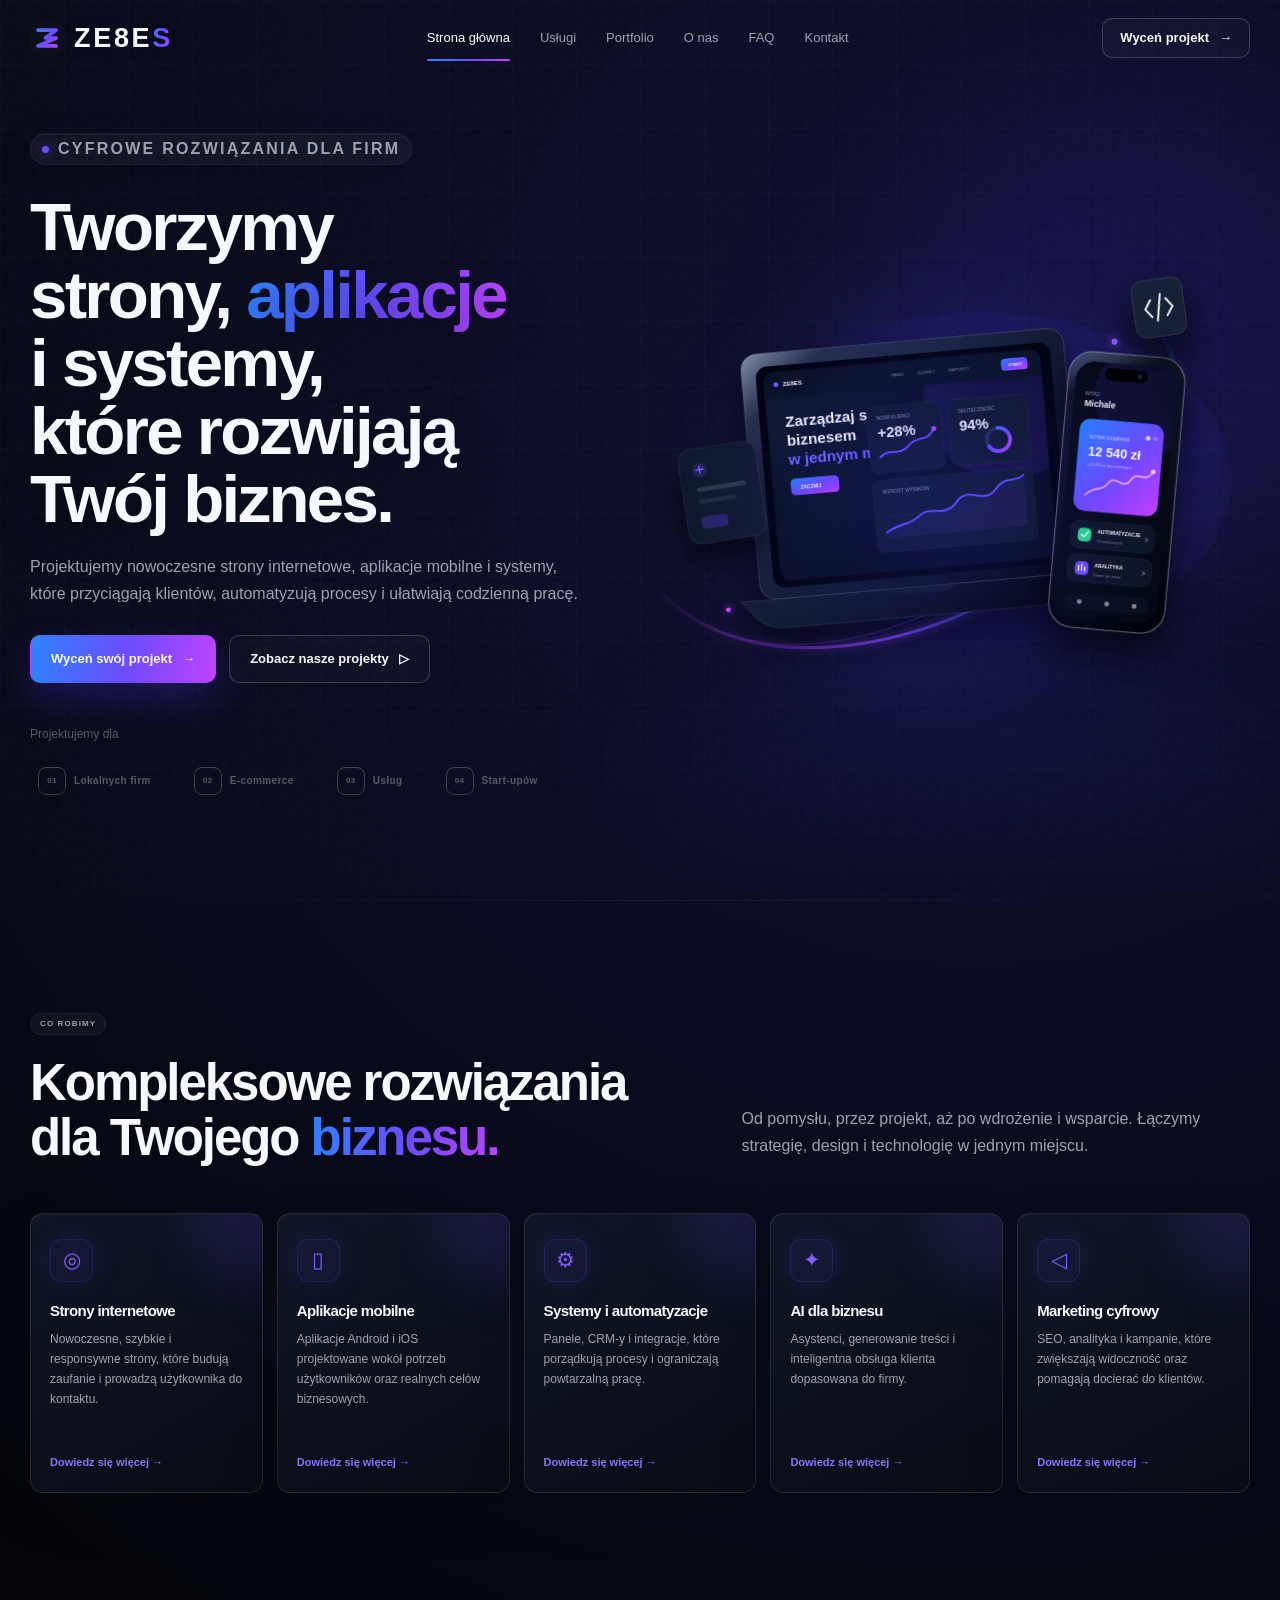
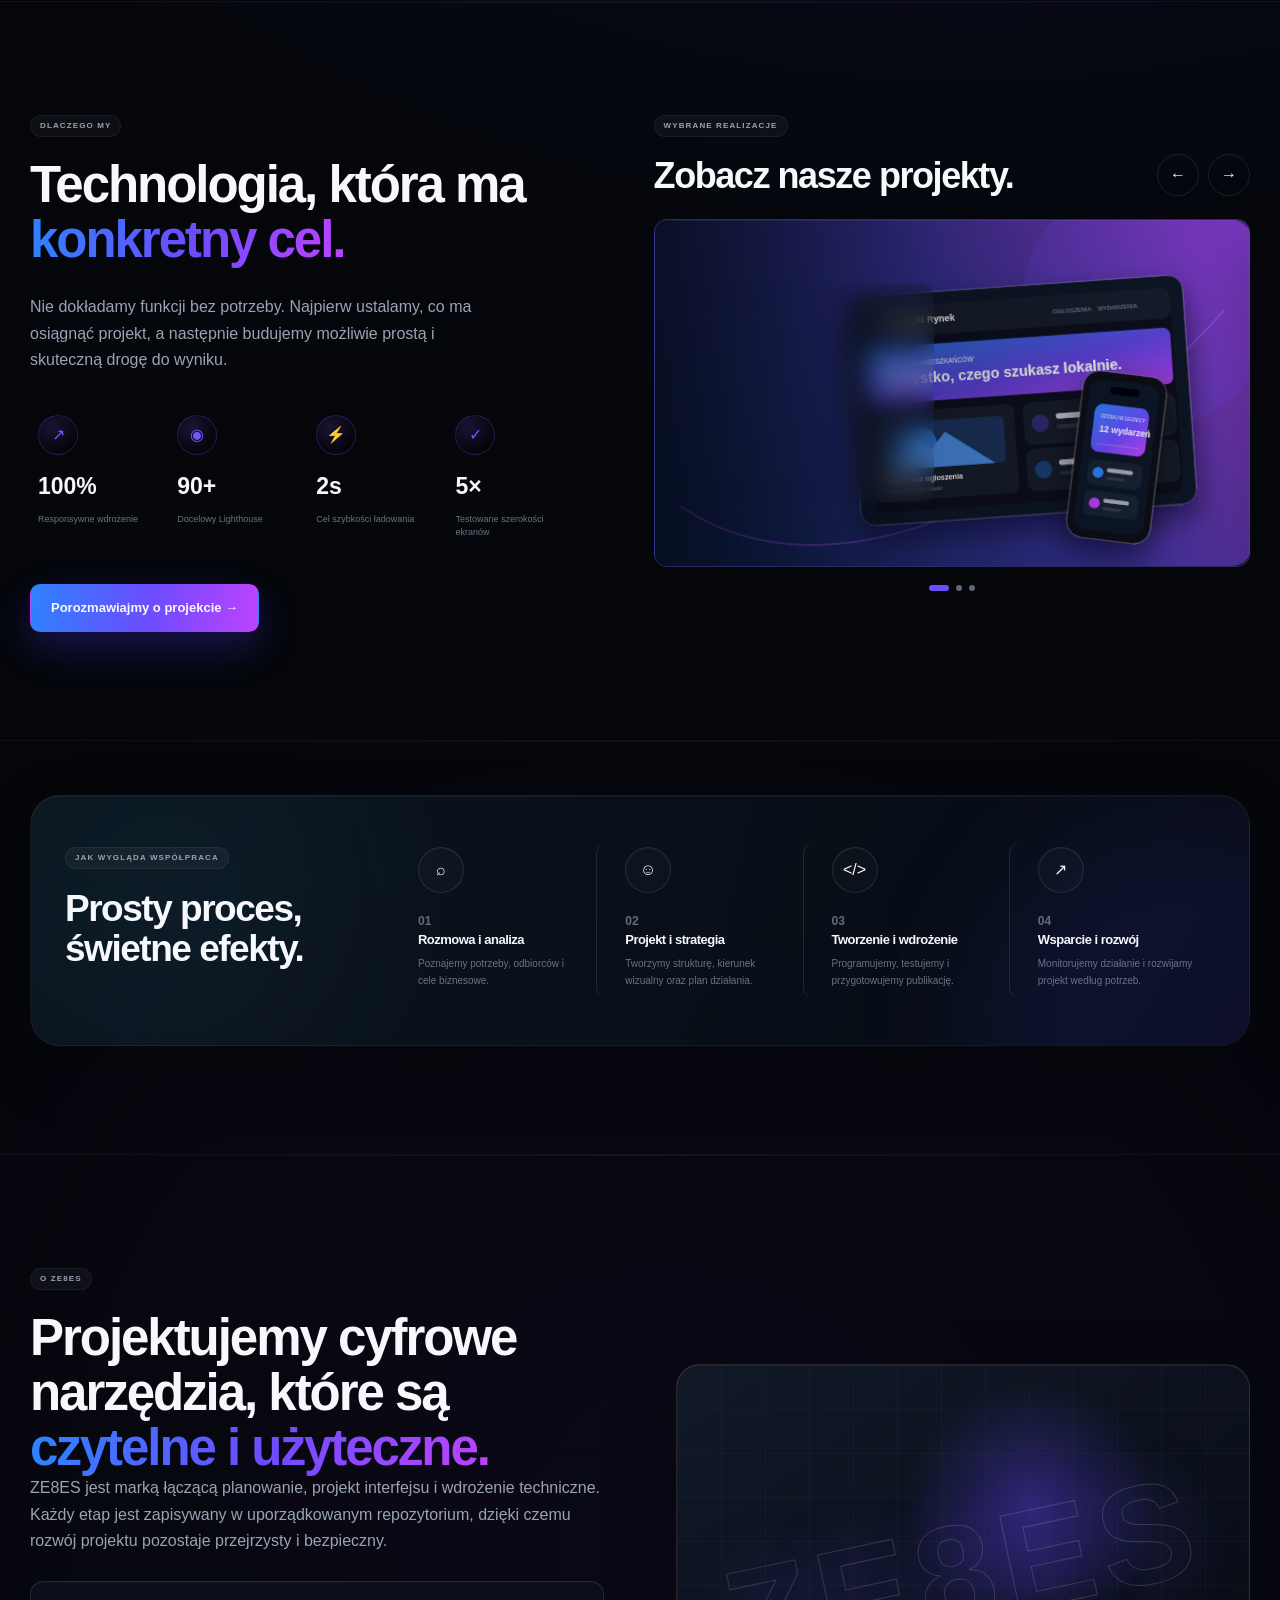
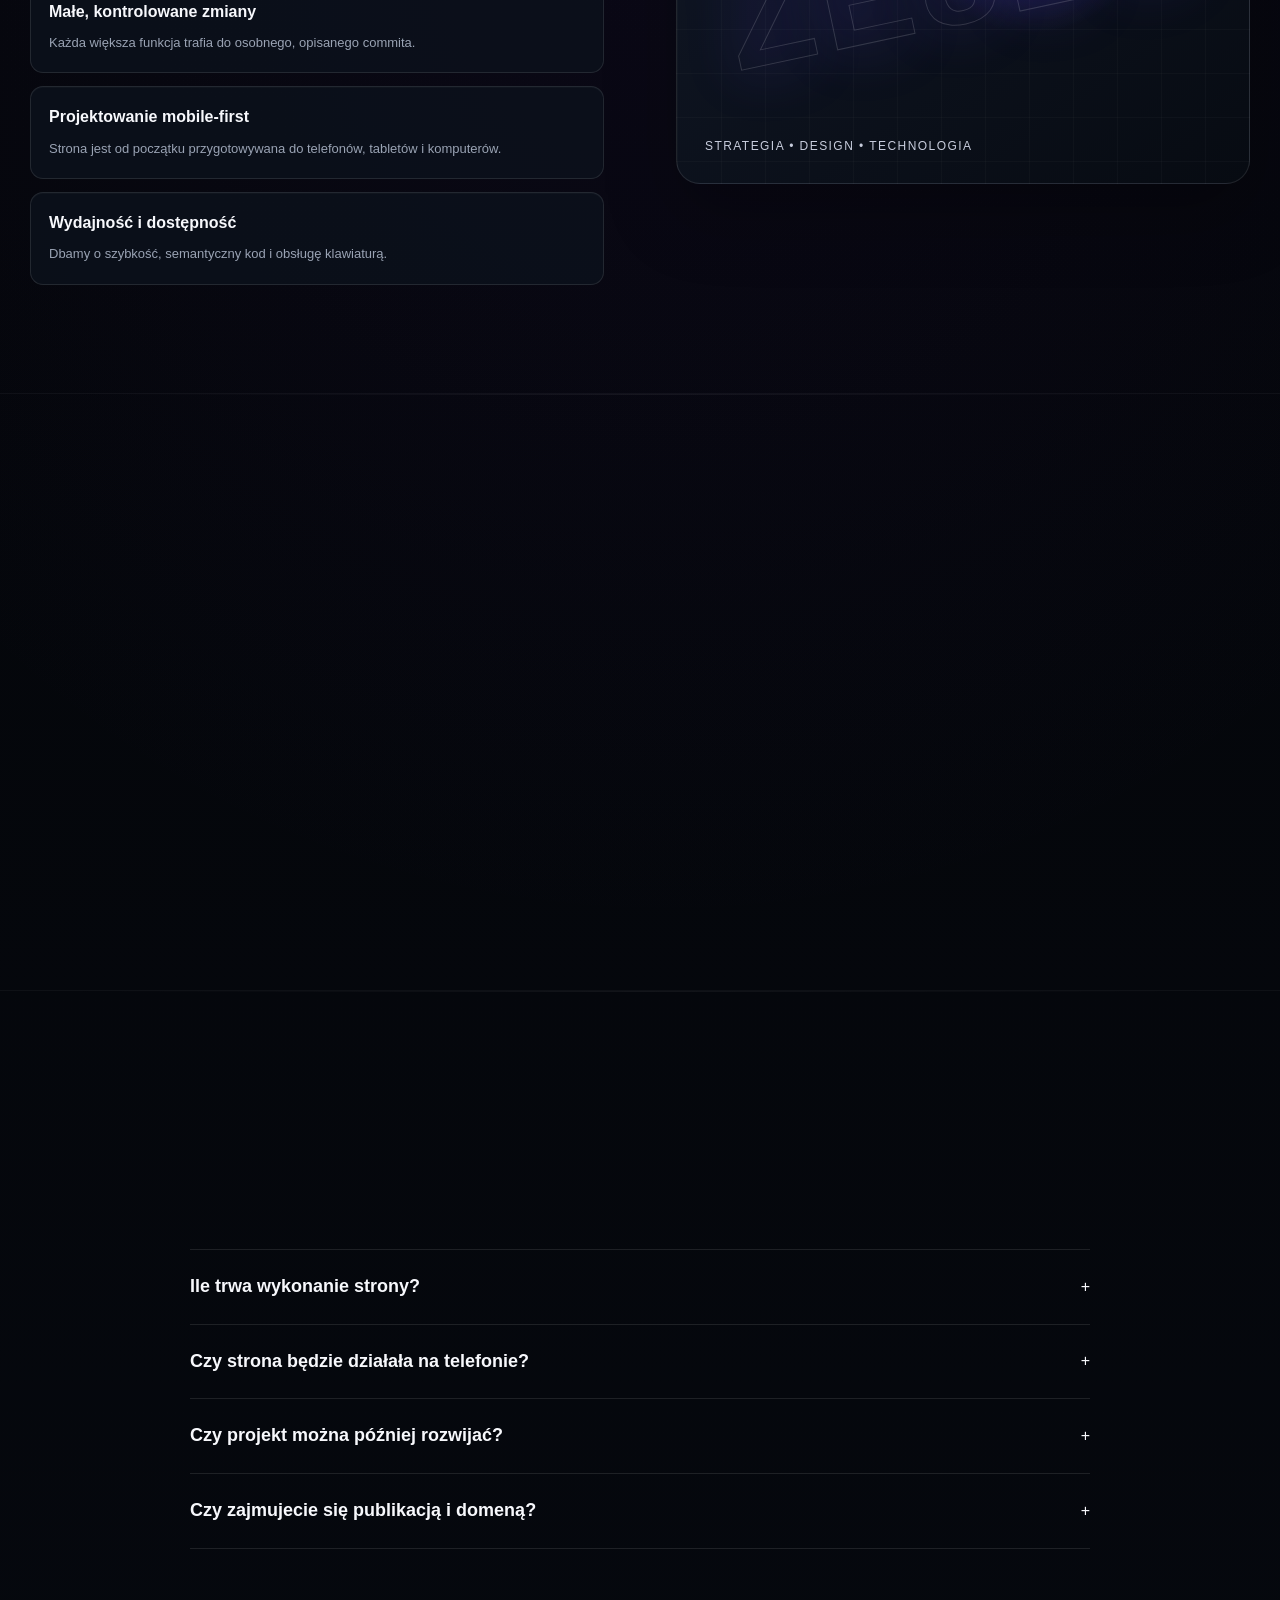
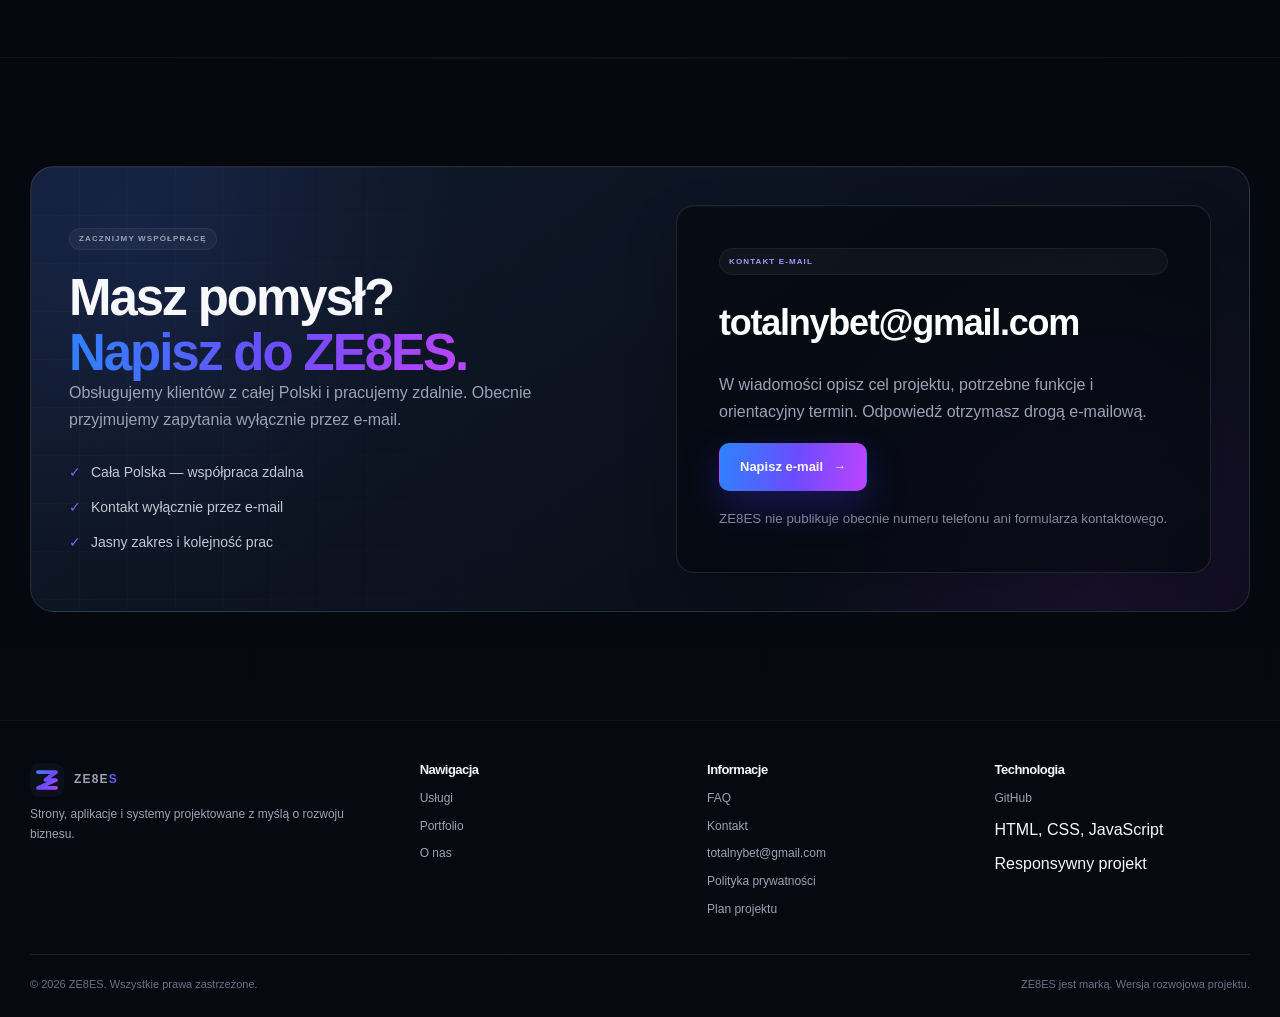
==== index.html @ 6d560f01 "release: configure production URL without indexing" ====
<!doctype html>
<html lang="pl">
<head>
  <meta charset="utf-8">
  <meta name="viewport" content="width=device-width, initial-scale=1">
  <meta name="theme-color" content="#05070c">
  <meta name="color-scheme" content="dark">
  <meta name="description" content="ZE8ES projektuje nowoczesne strony internetowe, aplikacje, systemy, automatyzacje i rozwiązania AI dla firm.">
  <meta name="robots" content="noindex,nofollow">
  <meta property="og:type" content="website">
  <meta property="og:locale" content="pl_PL">
  <meta property="og:title" content="ZE8ES — strony, aplikacje i systemy dla firm">
  <meta property="og:description" content="Cyfrowe rozwiązania, które pomagają rozwijać biznes.">
  <link rel="canonical" href="https://ze8es.run.place/">
  <meta property="og:url" content="https://ze8es.run.place/">
  <title>ZE8ES — strony, aplikacje i systemy dla firm</title>
  <link rel="icon" href="assets/logo-mark.svg" type="image/svg+xml">
  <link rel="preload" href="assets/hero-visual.svg" as="image" type="image/svg+xml" fetchpriority="high">
  <link rel="stylesheet" href="assets/styles.css">
  <link rel="stylesheet" href="assets/visual-upgrades.css">
  <link rel="stylesheet" href="assets/responsive-fixes.css">
  <script src="assets/script.js" defer></script>
</head>
<body>
  <a class="skip-link" href="#main-content">Przejdź do treści</a>

  <header class="site-header" aria-label="Nagłówek strony">
    <div class="container header-inner">
      <a class="brand" href="#start" aria-label="ZE8ES — strona główna">
        <img src="assets/logo-mark.svg" alt="" width="34" height="34">
        ZE8E<span>S</span>
      </a>

      <nav class="main-nav" aria-label="Nawigacja główna">
        <a href="#start" data-nav-link aria-current="page">Strona główna</a>
        <a href="#uslugi" data-nav-link>Usługi</a>
        <a href="#portfolio" data-nav-link>Portfolio</a>
        <a href="#o-nas" data-nav-link>O nas</a>
        <a href="#faq" data-nav-link>FAQ</a>
        <a href="#kontakt" data-nav-link>Kontakt</a>
      </nav>

      <a class="btn btn-secondary" href="#kontakt">Wyceń projekt <span aria-hidden="true">→</span></a>

      <button class="menu-toggle" type="button" aria-label="Otwórz menu" aria-expanded="false" aria-controls="mobile-menu">
        <span></span><span></span><span></span>
      </button>
    </div>
  </header>

  <div class="mobile-panel" id="mobile-menu" hidden>
    <nav aria-label="Nawigacja mobilna">
      <a href="#start" data-nav-link>Strona główna</a>
      <a href="#uslugi" data-nav-link>Usługi</a>
      <a href="#portfolio" data-nav-link>Portfolio</a>
      <a href="#o-nas" data-nav-link>O nas</a>
      <a href="#faq" data-nav-link>FAQ</a>
      <a href="#kontakt" data-nav-link>Kontakt</a>
    </nav>
  </div>

  <main id="main-content">
    <section class="hero" id="start" aria-labelledby="hero-title">
      <div class="container hero-grid">
        <div class="hero-copy reveal">
          <p class="eyebrow">Cyfrowe rozwiązania dla firm</p>
          <h1 id="hero-title">Tworzymy strony, <span class="gradient-text">aplikacje</span> i systemy, które rozwijają Twój biznes.</h1>
          <p>Projektujemy nowoczesne strony internetowe, aplikacje mobilne i systemy, które przyciągają klientów, automatyzują procesy i ułatwiają codzienną pracę.</p>
          <div class="hero-actions">
            <a class="btn btn-primary" href="#kontakt">Wyceń swój projekt <span aria-hidden="true">→</span></a>
            <a class="btn btn-secondary" href="#portfolio">Zobacz nasze projekty <span aria-hidden="true">▷</span></a>
          </div>

          <div class="trust" aria-label="Obszary, dla których projektujemy">
            <p class="trust-label">Projektujemy dla</p>
            <div class="trust-list">
              <span><i>01</i>Lokalnych firm</span>
              <span><i>02</i>E-commerce</span>
              <span><i>03</i>Usług</span>
              <span><i>04</i>Start-upów</span>
            </div>
          </div>
        </div>

        <div class="hero-visual reveal" aria-label="Wizualizacja panelu biznesowego na laptopie i telefonie">
          <div class="orbit" aria-hidden="true"></div>
          <div class="orbit orbit-small" aria-hidden="true"></div>
          <div class="code-badge" aria-hidden="true">&lt;/&gt;</div>
          <div class="laptop" aria-hidden="true">
            <div class="laptop-screen">
              <div class="dashboard-top">
                <strong>ZE8ES</strong><span>Panel</span><span>Klienci</span><span>Raporty</span><b>Start</b>
              </div>
              <div class="dashboard-body">
                <p>Zarządzaj swoim biznesem<br><em>w jednym miejscu</em></p>
                <div class="dashboard-grid">
                  <div class="dashboard-tile"><small>Nowi klienci</small><strong>+28%</strong></div>
                  <div class="dashboard-tile mini-bars"><i></i><i></i><i></i><i></i></div>
                  <div class="dashboard-tile"><small>Automatyzacje</small><strong>12 aktywnych</strong></div>
                  <div class="dashboard-tile"><small>Skuteczność</small><strong>94%</strong></div>
                </div>
              </div>
            </div>
            <div class="laptop-base"></div>
          </div>
          <div class="phone" aria-hidden="true">
            <div class="phone-notch"></div>
            <p class="phone-welcome">Witaj, Michale</p>
            <div class="balance-card">
              <small>Wynik kampanii</small>
              <strong>12 540 zł</strong>
              <i class="chart-line"></i>
            </div>
            <div class="phone-row"><i></i><span></span><b>›</b></div>
            <div class="phone-row"><i></i><span></span><b>›</b></div>
            <div class="phone-row"><i></i><span></span><b>›</b></div>
          </div>
          <div class="floating-panel" aria-hidden="true"><i></i><i></i><i></i></div>
        </div>
      </div>
    </section>

    <section class="section" id="uslugi" aria-labelledby="services-title">
      <div class="container">
        <div class="section-heading reveal">
          <div>
            <p class="kicker">Co robimy</p>
            <h2 id="services-title">Kompleksowe rozwiązania<br>dla Twojego <span class="gradient-text">biznesu.</span></h2>
          </div>
          <p>Od pomysłu, przez projekt, aż po wdrożenie i wsparcie. Łączymy strategię, design i technologię w jednym miejscu.</p>
        </div>

        <div class="services-grid">
          <article class="service-card reveal"><div class="service-icon" aria-hidden="true">◎</div><h3>Strony internetowe</h3><p>Nowoczesne, szybkie i responsywne strony, które budują zaufanie i prowadzą użytkownika do kontaktu.</p><a href="#kontakt">Dowiedz się więcej →</a></article>
          <article class="service-card reveal"><div class="service-icon" aria-hidden="true">▯</div><h3>Aplikacje mobilne</h3><p>Aplikacje Android i iOS projektowane wokół potrzeb użytkowników oraz realnych celów biznesowych.</p><a href="#kontakt">Dowiedz się więcej →</a></article>
          <article class="service-card reveal"><div class="service-icon" aria-hidden="true">⚙</div><h3>Systemy i automatyzacje</h3><p>Panele, CRM-y i integracje, które porządkują procesy i ograniczają powtarzalną pracę.</p><a href="#kontakt">Dowiedz się więcej →</a></article>
          <article class="service-card reveal"><div class="service-icon" aria-hidden="true">✦</div><h3>AI dla biznesu</h3><p>Asystenci, generowanie treści i inteligentna obsługa klienta dopasowana do firmy.</p><a href="#kontakt">Dowiedz się więcej →</a></article>
          <article class="service-card reveal"><div class="service-icon" aria-hidden="true">◁</div><h3>Marketing cyfrowy</h3><p>SEO, analityka i kampanie, które zwiększają widoczność oraz pomagają docierać do klientów.</p><a href="#kontakt">Dowiedz się więcej →</a></article>
        </div>
      </div>
    </section>

    <section class="section" id="portfolio" aria-labelledby="results-title">
      <div class="container results-grid">
        <div class="results-copy reveal">
          <p class="kicker">Dlaczego my</p>
          <h2 id="results-title">Technologia, która ma <span class="gradient-text">konkretny cel.</span></h2>
          <p>Nie dokładamy funkcji bez potrzeby. Najpierw ustalamy, co ma osiągnąć projekt, a następnie budujemy możliwie prostą i skuteczną drogę do wyniku.</p>
          <div class="metrics" aria-label="Standardy realizacji">
            <div class="metric"><i aria-hidden="true">↗</i><strong><span data-counter="100" data-suffix="%">0%</span></strong><small>Responsywne wdrożenie</small></div>
            <div class="metric"><i aria-hidden="true">◉</i><strong><span data-counter="90" data-suffix="+">0+</span></strong><small>Docelowy Lighthouse</small></div>
            <div class="metric"><i aria-hidden="true">⚡</i><strong><span data-counter="2" data-suffix="s">0s</span></strong><small>Cel szybkości ładowania</small></div>
            <div class="metric"><i aria-hidden="true">✓</i><strong><span data-counter="5" data-suffix="×">0×</span></strong><small>Testowane szerokości ekranów</small></div>
          </div>
          <a class="btn btn-primary" href="#kontakt">Porozmawiajmy o projekcie →</a>
        </div>

        <div class="portfolio reveal">
          <div class="portfolio-heading"><div><p class="kicker">Wybrane realizacje</p><h2>Zobacz nasze projekty.</h2></div><div class="carousel-controls"><button type="button" data-carousel="prev" aria-label="Poprzedni projekt">←</button><button type="button" data-carousel="next" aria-label="Następny projekt">→</button></div></div>
          <div class="carousel" tabindex="0" aria-roledescription="karuzela" aria-label="Realizacje i koncepcje ZE8ES — użyj strzałek lewo i prawo">
            <div class="carousel-track">
              <article class="project-card project-card-real" tabindex="-1" aria-label="Legnicki Rynek — zrealizowany portal lokalny"><div class="project-copy"><small>Realizacja • portal lokalny</small><h3>Legnicki Rynek</h3><p>Responsywny portal lokalnych ogłoszeń, wydarzeń i usług dla Legnicy oraz okolic.</p><div class="project-links"><a href="https://github.com/totalnybet-create/Legnicki-Rynek-" target="_blank" rel="noopener noreferrer">Repozytorium ↗</a></div></div></article>
              <article class="project-card project-card-real" tabindex="-1" aria-label="Giełda Staroci — zrealizowany serwis o antykach"><div class="project-copy"><small>Realizacja • serwis tematyczny</small><h3>Giełda Staroci</h3><p>Serwis treściowy poświęcony antykom, kolekcjonerstwu, historii przedmiotów i renowacji.</p><div class="project-links"><a href="https://www.gielda-staroci.com/" target="_blank" rel="noopener noreferrer">Otwórz stronę ↗</a><a class="project-link-secondary" href="https://github.com/totalnybet-create/GIELDA-STAROCI" target="_blank" rel="noopener noreferrer">Repozytorium</a></div></div></article>
              <article class="project-card project-card-concept" tabindex="-1" aria-label="North Store — demonstracyjna koncepcja sklepu internetowego"><div class="project-copy"><small>Koncepcja • e-commerce</small><h3>North Store</h3><p>Demonstracyjna koncepcja szybkiego sklepu internetowego z prostym procesem zakupowym.</p><div class="project-links"><a href="#kontakt">Zobacz zakres</a></div></div></article>
            </div>
          </div>
          <div class="carousel-dots" aria-label="Wybierz projekt"><button type="button" data-slide="0" aria-label="Projekt 1" aria-current="true"></button><button type="button" data-slide="1" aria-label="Projekt 2" aria-current="false"></button><button type="button" data-slide="2" aria-label="Projekt 3" aria-current="false"></button></div>
        </div>
      </div>
    </section>

    <section class="section section-tight" aria-labelledby="process-title">
      <div class="container process-box reveal">
        <div><p class="kicker">Jak wygląda współpraca</p><h2 id="process-title">Prosty proces,<br>świetne efekty.</h2></div>
        <ol class="process-steps"><li><i aria-hidden="true">⌕</i><b>01</b><h3>Rozmowa i analiza</h3><p>Poznajemy potrzeby, odbiorców i cele biznesowe.</p></li><li><i aria-hidden="true">☺</i><b>02</b><h3>Projekt i strategia</h3><p>Tworzymy strukturę, kierunek wizualny oraz plan działania.</p></li><li><i aria-hidden="true">&lt;/&gt;</i><b>03</b><h3>Tworzenie i wdrożenie</h3><p>Programujemy, testujemy i przygotowujemy publikację.</p></li><li><i aria-hidden="true">↗</i><b>04</b><h3>Wsparcie i rozwój</h3><p>Monitorujemy działanie i rozwijamy projekt według potrzeb.</p></li></ol>
      </div>
    </section>

    <section class="section" id="o-nas" aria-labelledby="about-title">
      <div class="container about-grid">
        <div class="about-copy reveal"><p class="kicker">O ZE8ES</p><h2 id="about-title">Projektujemy cyfrowe narzędzia, które są <span class="gradient-text">czytelne i użyteczne.</span></h2><p>ZE8ES jest marką łączącą planowanie, projekt interfejsu i wdrożenie techniczne. Każdy etap jest zapisywany w uporządkowanym repozytorium, dzięki czemu rozwój projektu pozostaje przejrzysty i bezpieczny.</p><div class="about-points"><div><strong>Małe, kontrolowane zmiany</strong><span>Każda większa funkcja trafia do osobnego, opisanego commita.</span></div><div><strong>Projektowanie mobile-first</strong><span>Strona jest od początku przygotowywana do telefonów, tabletów i komputerów.</span></div><div><strong>Wydajność i dostępność</strong><span>Dbamy o szybkość, semantyczny kod i obsługę klawiaturą.</span></div></div></div>
        <div class="about-visual reveal" role="img" aria-label="Dekoracyjna grafika marki ZE8ES"></div>
      </div>
    </section>

    <section class="section" aria-labelledby="standard-title">
      <div class="container"><div class="section-heading reveal"><div><p class="kicker">Standard współpracy</p><h2 id="standard-title">Czego możesz oczekiwać.</h2></div><p>Poniższe karty opisują docelowy standard obsługi projektu. Nie są publikowanymi opiniami klientów.</p></div><div class="testimonials-grid"><blockquote class="testimonial reveal"><p>„Najpierw otrzymujesz jasny plan, a dopiero później rozpoczyna się wdrażanie. Dzięki temu wiadomo, co powstaje i w jakiej kolejności.”</p><footer><i>01</i><span>Przejrzysty proces<br>Standard ZE8ES</span></footer></blockquote><blockquote class="testimonial reveal"><p>„Każda większa zmiana jest zapisana osobno. Można łatwo sprawdzić, co zostało wykonane i bezpiecznie rozwijać projekt.”</p><footer><i>02</i><span>Porządek w kodzie<br>Standard ZE8ES</span></footer></blockquote><blockquote class="testimonial reveal"><p>„Projekt jest sprawdzany na telefonie i komputerze, a elementy interaktywne pozostają dostępne również z klawiatury.”</p><footer><i>03</i><span>Jakość wdrożenia<br>Standard ZE8ES</span></footer></blockquote></div></div>
    </section>

    <section class="section" id="faq" aria-labelledby="faq-title">
      <div class="container"><div class="section-heading reveal"><div><p class="kicker">Najczęstsze pytania</p><h2 id="faq-title">FAQ</h2></div><p>Podstawowe informacje o sposobie realizacji strony, aplikacji lub systemu.</p></div><div class="faq-list reveal"><div class="faq-item"><button class="faq-question" type="button" aria-expanded="false" aria-controls="faq-1"><span>Ile trwa wykonanie strony?</span><i aria-hidden="true">+</i></button><div class="faq-answer" id="faq-1" hidden>Czas zależy od liczby podstron, funkcji i gotowości materiałów. Prosty serwis może powstać w kilka tygodni, a rozbudowany portal wymaga etapowego harmonogramu.</div></div><div class="faq-item"><button class="faq-question" type="button" aria-expanded="false" aria-controls="faq-2"><span>Czy strona będzie działała na telefonie?</span><i aria-hidden="true">+</i></button><div class="faq-answer" id="faq-2" hidden>Tak. Układ jest projektowany responsywnie i testowany na kilku grupach szerokości: telefonach, tabletach, laptopach i dużych monitorach.</div></div><div class="faq-item"><button class="faq-question" type="button" aria-expanded="false" aria-controls="faq-3"><span>Czy projekt można później rozwijać?</span><i aria-hidden="true">+</i></button><div class="faq-answer" id="faq-3" hidden>Tak. Kod i dokumentacja są przechowywane w repozytorium GitHub, dlatego nowe sekcje, integracje i funkcje można wdrażać etapami.</div></div><div class="faq-item"><button class="faq-question" type="button" aria-expanded="false" aria-controls="faq-4"><span>Czy zajmujecie się publikacją i domeną?</span><i aria-hidden="true">+</i></button><div class="faq-answer" id="faq-4" hidden>W końcowym etapie konfigurujemy hosting, HTTPS, domenę, podstawy SEO, analitykę oraz narzędzia potrzebne do indeksowania strony.</div></div></div></div>
    </section>

    <section class="section" id="kontakt" aria-labelledby="contact-title">
      <div class="container contact-card">
        <div class="contact-grid">
          <div class="contact-copy reveal">
            <p class="kicker">Zacznijmy współpracę</p>
            <h2 id="contact-title">Masz pomysł?<br><span class="gradient-text">Napisz do ZE8ES.</span></h2>
            <p>Obsługujemy klientów z całej Polski i pracujemy zdalnie. Obecnie przyjmujemy zapytania wyłącznie przez e-mail.</p>
            <div class="contact-list">
              <span data-business-detail><i aria-hidden="true">✓</i> Cała Polska — współpraca zdalna</span>
              <span data-business-detail><i aria-hidden="true">✓</i> Kontakt wyłącznie przez e-mail</span>
              <span><i aria-hidden="true">✓</i> Jasny zakres i kolejność prac</span>
            </div>
          </div>

          <aside class="contact-direct reveal" aria-label="Bezpośredni kontakt e-mail">
            <p class="kicker">Kontakt e-mail</p>
            <a class="contact-email" href="mailto:totalnybet@gmail.com">totalnybet@gmail.com</a>
            <p>W wiadomości opisz cel projektu, potrzebne funkcje i orientacyjny termin. Odpowiedź otrzymasz drogą e-mailową.</p>
            <a class="btn btn-primary" href="mailto:totalnybet@gmail.com?subject=Zapytanie%20o%20projekt%20ZE8ES">Napisz e-mail <span aria-hidden="true">→</span></a>
            <small>ZE8ES nie publikuje obecnie numeru telefonu ani formularza kontaktowego.</small>
          </aside>
        </div>
      </div>
    </section>
  </main>

  <footer class="site-footer"><div class="container"><div class="footer-grid"><div><a class="brand" href="#start" aria-label="ZE8ES — wróć na początek"><img src="assets/logo-mark.svg" alt="" width="34" height="34">ZE8E<span>S</span></a><p>Strony, aplikacje i systemy projektowane z myślą o rozwoju biznesu.</p></div><div><h3>Nawigacja</h3><div class="footer-links"><a href="#uslugi">Usługi</a><a href="#portfolio">Portfolio</a><a href="#o-nas">O nas</a></div></div><div><h3>Informacje</h3><div class="footer-links"><a href="#faq">FAQ</a><a href="#kontakt">Kontakt</a><a href="mailto:totalnybet@gmail.com">totalnybet@gmail.com</a><a href="privacy.html">Polityka prywatności</a><a href="docs/IMPLEMENTATION_PLAN.md">Plan projektu</a></div></div><div><h3>Technologia</h3><div class="footer-links"><a href="https://github.com/totalnybet-create/ZE8EZ">GitHub</a><span>HTML, CSS, JavaScript</span><span>Responsywny projekt</span></div></div></div><div class="footer-bottom"><span>© <span data-year></span> ZE8ES. Wszystkie prawa zastrzeżone.</span><span>ZE8ES jest marką. Wersja rozwojowa projektu.</span></div></div></footer>
</body>
</html>
---- assets/styles.css ----
:root {
  --bg: #05070c;
  --bg-soft: #080c14;
  --surface: rgba(12, 18, 29, 0.78);
  --surface-strong: #0d1421;
  --text: #f7f8fc;
  --muted: #9aa3b4;
  --dim: #697386;
  --line: rgba(255, 255, 255, 0.1);
  --line-strong: rgba(255, 255, 255, 0.18);
  --blue: #2d83ff;
  --violet: #6c4cff;
  --pink: #be43ff;
  --success: #41d59b;
  --gradient: linear-gradient(100deg, var(--blue), var(--violet) 52%, var(--pink));
  --container: 1180px;
  --header-height: 76px;
  --radius: 18px;
  --shadow: 0 28px 80px rgba(0, 0, 0, 0.42);
}

* { box-sizing: border-box; }
html { scroll-behavior: smooth; scroll-padding-top: 96px; }
body {
  margin: 0;
  color: var(--text);
  background:
    radial-gradient(circle at 82% 10%, rgba(55, 70, 220, 0.16), transparent 28%),
    radial-gradient(circle at 48% 76%, rgba(123, 55, 205, 0.08), transparent 32%),
    var(--bg);
  font-family: Inter, ui-sans-serif, -apple-system, BlinkMacSystemFont, "Segoe UI", sans-serif;
  line-height: 1.65;
  overflow-x: hidden;
}
body::after {
  content: "";
  position: fixed;
  z-index: -1;
  inset: 0;
  opacity: 0.025;
  pointer-events: none;
  background-image: url("data:image/svg+xml,%3Csvg viewBox='0 0 180 180' xmlns='http://www.w3.org/2000/svg'%3E%3Cfilter id='n'%3E%3CfeTurbulence type='fractalNoise' baseFrequency='.8' numOctaves='3'/%3E%3C/filter%3E%3Crect width='100%25' height='100%25' filter='url(%23n)'/%3E%3C/svg%3E");
}
img, svg { display: block; max-width: 100%; }
a { color: inherit; text-decoration: none; }
button, input, textarea, select { font: inherit; }
button { color: inherit; }
:focus-visible { outline: 3px solid rgba(82, 119, 255, 0.72); outline-offset: 3px; }

.container { width: min(calc(100% - 40px), var(--container)); margin-inline: auto; }
.section { padding: 108px 0; border-bottom: 1px solid rgba(255, 255, 255, 0.045); }
.section-tight { padding-top: 54px; }
.skip-link {
  position: fixed;
  z-index: 1000;
  top: 10px;
  left: 10px;
  padding: 10px 14px;
  border-radius: 9px;
  background: var(--violet);
  transform: translateY(-150%);
}
.skip-link:focus { transform: none; }

.site-header {
  position: fixed;
  z-index: 100;
  inset: 0 0 auto;
  height: var(--header-height);
  transition: background .25s ease, border-color .25s ease, backdrop-filter .25s ease;
}
.site-header.is-scrolled {
  background: rgba(5, 7, 12, 0.82);
  border-bottom: 1px solid var(--line);
  backdrop-filter: blur(18px);
}
.header-inner { height: 100%; display: flex; align-items: center; gap: 28px; }
.brand { display: inline-flex; align-items: center; gap: 10px; font-size: 27px; font-weight: 850; letter-spacing: .1em; }
.brand img { width: 34px; height: 34px; }
.brand span { color: transparent; background: var(--gradient); background-clip: text; }
.main-nav { display: flex; gap: 30px; margin-inline: auto; }
.main-nav a { position: relative; color: var(--muted); font-size: 13px; transition: color .2s ease; }
.main-nav a:hover, .main-nav a[aria-current="page"] { color: #fff; }
.main-nav a[aria-current="page"]::after {
  content: "";
  position: absolute;
  left: 0;
  right: 0;
  bottom: -12px;
  height: 2px;
  border-radius: 99px;
  background: var(--gradient);
}
.menu-toggle { display: none; width: 44px; height: 44px; margin-left: auto; border: 1px solid var(--line); border-radius: 12px; background: rgba(255,255,255,.03); cursor: pointer; }
.menu-toggle span { display: block; width: 19px; height: 1px; margin: 5px auto; background: #fff; transition: transform .2s ease, opacity .2s ease; }
.menu-toggle[aria-expanded="true"] span:first-child { transform: translateY(6px) rotate(45deg); }
.menu-toggle[aria-expanded="true"] span:nth-child(2) { opacity: 0; }
.menu-toggle[aria-expanded="true"] span:last-child { transform: translateY(-6px) rotate(-45deg); }
.mobile-panel { position: fixed; z-index: 90; inset: var(--header-height) 0 0; padding: 24px 20px; background: rgba(5,7,12,.98); backdrop-filter: blur(18px); }
.mobile-panel[hidden] { display: none; }
.mobile-panel nav { display: grid; }
.mobile-panel a { padding: 15px 5px; color: var(--muted); font-size: 20px; border-bottom: 1px solid var(--line); }

.btn {
  display: inline-flex;
  align-items: center;
  justify-content: center;
  gap: 10px;
  min-height: 48px;
  padding: 0 20px;
  border: 1px solid transparent;
  border-radius: 10px;
  font-size: 13px;
  font-weight: 750;
  cursor: pointer;
  transition: transform .2s ease, border-color .2s ease, box-shadow .2s ease;
}
.btn:hover { transform: translateY(-2px); }
.btn-primary { background: var(--gradient); box-shadow: 0 16px 38px rgba(76, 55, 255, .28); }
.btn-secondary { border-color: var(--line-strong); background: rgba(255,255,255,.025); }
.site-header .btn { min-height: 40px; padding-inline: 17px; }

.hero { position: relative; min-height: 100svh; display: flex; align-items: center; padding: 138px 0 76px; overflow: hidden; }
.hero::before { content: ""; position: absolute; width: 520px; height: 520px; right: -120px; top: 80px; border-radius: 50%; background: rgba(56, 42, 188, .16); filter: blur(80px); }
.hero-grid { position: relative; z-index: 1; display: grid; grid-template-columns: .96fr 1.04fr; align-items: center; gap: 34px; }
.eyebrow, .kicker {
  display: inline-flex;
  align-items: center;
  gap: 9px;
  margin: 0 0 20px;
  padding: 7px 11px;
  color: #d9dce6;
  background: rgba(255,255,255,.04);
  border: 1px solid rgba(255,255,255,.055);
  border-radius: 99px;
  font-size: 10px;
  font-weight: 800;
  letter-spacing: .14em;
  line-height: 1;
  text-transform: uppercase;
}
.eyebrow::before { content: ""; width: 7px; height: 7px; border-radius: 50%; background: var(--violet); box-shadow: 0 0 16px var(--violet); }
.kicker { padding: 6px 9px; color: var(--muted); font-size: 8px; }
h1, h2, h3, p { margin-top: 0; }
h1, h2, h3 { line-height: 1.08; letter-spacing: -.04em; }
.hero h1 { max-width: 700px; margin-bottom: 22px; font-size: clamp(50px, 5.7vw, 78px); }
.gradient-text { color: transparent; background: var(--gradient); background-clip: text; }
.hero-copy > p { max-width: 600px; margin-bottom: 28px; color: var(--muted); font-size: 16px; }
.hero-actions { display: flex; flex-wrap: wrap; gap: 13px; }
.trust { margin-top: 42px; }
.trust-label { margin-bottom: 14px; color: var(--dim); font-size: 12px; }
.trust-list { display: flex; flex-wrap: wrap; gap: 14px 24px; color: #8f98a8; }
.trust-list span { display: inline-flex; align-items: center; gap: 8px; font-size: 10px; font-weight: 700; letter-spacing: .04em; }
.trust-list i { display: grid; place-items: center; width: 28px; height: 28px; border: 1px solid #606a78; border-radius: 8px; font-style: normal; font-size: 8px; }

.hero-visual { position: relative; min-height: 595px; perspective: 1200px; }
.orbit { position: absolute; inset: 8% -9% 8% 0; border: 3px solid rgba(70, 78, 255, .42); border-left-color: transparent; border-bottom-color: rgba(182, 55, 255, .44); border-radius: 50%; filter: drop-shadow(0 0 12px rgba(82,68,255,.9)); transform: rotate(-17deg); }
.orbit.orbit-small { inset: 19% 2% 20% 8%; opacity: .55; }
.code-badge { position: absolute; z-index: 7; top: 22px; right: 85px; display: grid; place-items: center; width: 62px; height: 70px; border: 1px solid rgba(255,255,255,.2); border-radius: 14px; background: linear-gradient(145deg,#414b6b,#151a2a); box-shadow: var(--shadow); font: 24px ui-monospace, monospace; transform: rotate(-9deg); }
.laptop { position: absolute; z-index: 3; top: 116px; left: 0; width: 490px; transform: rotateY(-7deg) rotateZ(-7deg); filter: drop-shadow(0 34px 44px #000a); }
.laptop-screen { padding: 10px; border: 1px solid #ffffff42; border-radius: 20px 20px 8px 8px; background: linear-gradient(145deg,#59637a,#151a27 13%,#0f1420); }
.dashboard-top { min-height: 34px; display: flex; align-items: center; gap: 15px; padding: 0 13px; color: #8e96a8; background: #090e19; border-radius: 9px 9px 2px 2px; font-size: 7px; }
.dashboard-top strong { margin-right: auto; color: #fff; }
.dashboard-top b { padding: 4px 8px; color: #fff; background: #5842dc; border-radius: 5px; }
.dashboard-body { min-height: 280px; padding: 34px 29px 25px; background: radial-gradient(circle at 75% 25%,#512fe138,transparent 31%),#0a0e18; }
.dashboard-body > p { margin-bottom: 22px; font-size: 23px; line-height: 1.16; }
.dashboard-body em { color: #716dff; font-style: normal; }
.dashboard-grid { display: grid; grid-template-columns: 1fr 1fr; gap: 9px; }
.dashboard-tile { min-height: 72px; padding: 11px; border: 1px solid #ffffff12; border-radius: 8px; background: #ffffff08; }
.dashboard-tile small { display: block; color: #7e8798; font-size: 7px; }
.dashboard-tile strong { font-size: 13px; }
.mini-bars { height: 43px; display: flex; align-items: end; gap: 7px; }
.mini-bars i { flex: 1; height: 28%; border-radius: 2px; background: #5149dd; }
.mini-bars i:nth-child(2) { height: 58%; }
.mini-bars i:nth-child(3) { height: 40%; }
.mini-bars i:nth-child(4) { height: 80%; }
.laptop-base { position: relative; left: -24px; width: calc(100% + 48px); height: 20px; border-radius: 2px 2px 23px 23px; background: linear-gradient(#b3b7c1,#343b49 37%,#10141d); }
.phone { position: absolute; z-index: 5; top: 170px; right: 13px; width: 178px; height: 365px; padding: 29px 13px 12px; border: 3px solid #606878; border-radius: 31px; background: linear-gradient(155deg,#171b29,#070a10); box-shadow: var(--shadow); transform: rotate(6deg); }
.phone-notch { position: absolute; top: 8px; left: 50%; width: 57px; height: 15px; border-radius: 10px; background: #020305; transform: translateX(-50%); }
.phone-welcome { margin: 14px 3px 12px; font-size: 10px; font-weight: 700; }
.balance-card { min-height: 132px; padding: 13px; border-radius: 13px; background: linear-gradient(145deg,#5b43e8,#4434bb); }
.balance-card small { display: block; font-size: 6px; }
.balance-card strong { display: inline-block; margin-top: 5px; font-size: 15px; }
.chart-line { display: block; height: 42px; margin-top: 18px; background: linear-gradient(165deg,transparent 35%,#d67cff 36%,#d67cff 40%,transparent 41%),linear-gradient(25deg,transparent 42%,#a681ff 43%,#a681ff 47%,transparent 48%); }
.phone-row { display: grid; grid-template-columns: 18px 1fr 8px; align-items: center; gap: 7px; margin-top: 11px; }
.phone-row i { width: 18px; height: 18px; border-radius: 5px; background: var(--success); }
.phone-row span { height: 5px; border-radius: 5px; background: #ffffff1b; }
.floating-panel { position: absolute; z-index: 2; top: 307px; left: -36px; width: 112px; padding: 17px; border: 1px solid #ffffff20; border-radius: 14px; background: #151b2bd9; box-shadow: var(--shadow); transform: rotate(-9deg); }
.floating-panel i { display: block; height: 7px; margin: 10px 0; border-radius: 5px; background: #ffffff16; }

.section-heading { display: grid; grid-template-columns: 1.1fr .9fr; align-items: end; gap: 90px; margin-bottom: 48px; }
h2 { margin-bottom: 0; font-size: clamp(34px, 4vw, 51px); }
.section-heading > p { max-width: 460px; margin: 0 0 6px; color: var(--muted); }
.services-grid { display: grid; grid-template-columns: repeat(5, 1fr); gap: 14px; }
.service-card { display: flex; flex-direction: column; min-height: 280px; padding: 25px 19px 21px; border: 1px solid var(--line); border-radius: 13px; background: linear-gradient(150deg,#121928db,#080c14f2); transition: transform .22s ease, border-color .22s ease; }
.service-card:hover { transform: translateY(-7px); border-color: rgba(113, 82, 255, .48); }
.service-icon { display: grid; place-items: center; width: 43px; height: 43px; margin-bottom: 21px; color: #835cff; border: 1px solid #6b48ff2e; border-radius: 11px; background: #6b48ff14; box-shadow: 0 0 28px #643cff28; font-size: 21px; }
.service-card h3 { margin-bottom: 11px; font-size: 15px; }
.service-card p { margin-bottom: 20px; color: var(--muted); font-size: 12px; }
.service-card a { margin-top: auto; color: #8875ff; font-size: 11px; font-weight: 750; }

.results-grid { display: grid; grid-template-columns: .95fr 1.05fr; gap: 84px; }
.results-copy > p:not(.kicker) { max-width: 480px; margin: 27px 0 30px; color: var(--muted); }
.metrics { display: grid; grid-template-columns: repeat(4, 1fr); gap: 17px; margin: 28px 0 34px; }
.metric i { display: grid; place-items: center; width: 40px; height: 40px; margin-bottom: 13px; color: #7356ff; border: 1px solid #7356ff3d; border-radius: 50%; font-style: normal; }
.metric strong { display: block; font-size: 23px; }
.metric small { display: block; margin-top: 7px; color: var(--dim); font-size: 9px; line-height: 1.35; }
.portfolio-heading { display: flex; justify-content: space-between; align-items: end; gap: 20px; margin-bottom: 23px; }
.portfolio-heading h2 { font-size: 36px; }
.carousel-controls { display: flex; gap: 9px; }
.carousel-controls button { width: 42px; height: 42px; border: 1px solid var(--line); border-radius: 50%; background: transparent; cursor: pointer; }
.carousel { overflow: hidden; }
.carousel-track { display: flex; transition: transform .45s cubic-bezier(.22,.8,.22,1); }
.project-card { min-width: 100%; position: relative; min-height: 315px; overflow: hidden; border: 1px solid var(--line); border-radius: 13px; background: linear-gradient(135deg,#152b70,#6d37b3); }
.project-card:nth-child(2) { background: linear-gradient(135deg,#0d4d57,#1f7b68 50%,#3a34a8); }
.project-card:nth-child(3) { background: linear-gradient(135deg,#622d24,#b76032 50%,#46308c); }
.project-card::before, .project-card::after { content: ""; position: absolute; border: 1px solid #ffffff22; border-radius: 16px; background: #0a0e1ccc; box-shadow: 0 25px 55px #0005; }
.project-card::before { right: 8%; bottom: 7%; width: 53%; height: 65%; transform: rotate(-4deg); }
.project-card::after { right: 37%; bottom: 15%; width: 24%; height: 45%; transform: rotate(7deg); }
.project-copy { position: absolute; z-index: 2; top: 25px; left: 27px; max-width: 245px; padding: 19px; border: 1px solid #ffffff1c; border-radius: 13px; background: #070b14b8; backdrop-filter: blur(12px); }
.project-copy small { color: #c2c6ff; text-transform: uppercase; letter-spacing: .13em; }
.project-copy h3 { margin: 6px 0 8px; font-size: 24px; }
.project-copy p { color: #c3c8d3; font-size: 11px; }
.project-copy a { display: inline-flex; padding: 8px 12px; border-radius: 7px; color: #15182a; background: #fff; font-size: 10px; font-weight: 800; }
.carousel-dots { display: flex; justify-content: center; gap: 7px; margin-top: 18px; }
.carousel-dots button { width: 6px; height: 6px; padding: 0; border: 0; border-radius: 50%; background: #60697a; cursor: pointer; }
.carousel-dots button[aria-current="true"] { width: 20px; border-radius: 99px; background: var(--violet); }

.process-box { display: grid; grid-template-columns: .75fr 2.25fr; gap: 50px; padding: 46px 34px; border: 1px solid #ffffff0e; border-radius: 30px; background: radial-gradient(circle at 12% 40%,#2d66851b,transparent 25%),linear-gradient(120deg,#0c1823cc,#080c14e6); }
.process-box h2 { font-size: 37px; }
.process-steps { display: grid; grid-template-columns: repeat(4,1fr); margin: 0; padding: 0; list-style: none; }
.process-steps li { padding: 5px 17px 0 28px; border-left: 1px solid var(--line); }
.process-steps li:first-child { border-left: 0; }
.process-steps b { color: #626c7e; font-size: 12px; }
.process-steps i { display: grid; place-items: center; width: 46px; height: 46px; margin-bottom: 14px; border: 1px solid var(--line); border-radius: 50%; font-style: normal; }
.process-steps h3 { margin-bottom: 9px; font-size: 13px; }
.process-steps p { color: var(--dim); font-size: 10px; }

.about-grid, .contact-grid { display: grid; grid-template-columns: 1fr 1fr; gap: 72px; align-items: center; }
.about-copy p { color: var(--muted); }
.about-points { display: grid; gap: 13px; margin-top: 26px; }
.about-points div { padding: 17px 18px; border: 1px solid var(--line); border-radius: 13px; background: var(--surface); }
.about-points strong { display: block; margin-bottom: 4px; }
.about-points span { color: var(--muted); font-size: 13px; }
.about-visual { position: relative; min-height: 420px; border: 1px solid var(--line); border-radius: 24px; background: radial-gradient(circle at 60% 35%,rgba(99,72,255,.33),transparent 30%),linear-gradient(145deg,#111827,#080c13); overflow: hidden; }
.about-visual::before { content: "ZE8ES"; position: absolute; inset: 0; display: grid; place-items: center; color: transparent; -webkit-text-stroke: 1px rgba(255,255,255,.15); font-size: clamp(72px,11vw,154px); font-weight: 900; letter-spacing: .05em; transform: rotate(-12deg); }
.about-visual::after { content: "Strategia • Design • Technologia"; position: absolute; left: 28px; bottom: 26px; color: #c8cddd; font-size: 12px; letter-spacing: .12em; text-transform: uppercase; }

.testimonials-grid { display: grid; grid-template-columns: repeat(3,1fr); gap: 16px; }
.testimonial { padding: 25px; border: 1px solid var(--line); border-radius: 15px; background: var(--surface); }
.testimonial p { color: #c1c7d3; font-size: 14px; }
.testimonial footer { display: flex; align-items: center; gap: 11px; color: var(--muted); font-size: 12px; }
.testimonial footer i { display: grid; place-items: center; width: 38px; height: 38px; border-radius: 50%; background: var(--gradient); color: #fff; font-style: normal; font-weight: 800; }

.faq-list { max-width: 900px; margin: 0 auto; }
.faq-item { border-bottom: 1px solid var(--line); }
.faq-question { width: 100%; display: flex; justify-content: space-between; align-items: center; gap: 20px; padding: 22px 0; border: 0; background: transparent; text-align: left; cursor: pointer; }
.faq-question span { font-size: 18px; font-weight: 700; }
.faq-question i { font-style: normal; transition: transform .2s ease; }
.faq-question[aria-expanded="true"] i { transform: rotate(45deg); }
.faq-answer { padding: 0 0 22px; color: var(--muted); }
.faq-answer[hidden] { display: none; }

.contact-card { padding: 38px; border: 1px solid var(--line); border-radius: 24px; background: linear-gradient(145deg,rgba(24,37,61,.78),rgba(8,12,20,.95)); box-shadow: var(--shadow); }
.contact-copy p { max-width: 500px; color: var(--muted); }
.contact-list { display: grid; gap: 12px; margin-top: 28px; color: #c2c8d4; font-size: 14px; }
.contact-list span { display: flex; align-items: center; gap: 10px; }
.contact-list i { color: #7e62ff; font-style: normal; }
.form-grid { display: grid; grid-template-columns: 1fr 1fr; gap: 14px; }
.field { display: grid; gap: 7px; }
.field.full { grid-column: 1 / -1; }
.field label { color: #c8cdd7; font-size: 12px; }
.field input, .field textarea, .field select { width: 100%; color: #fff; border: 1px solid var(--line); border-radius: 10px; background: rgba(3,6,11,.62); padding: 12px 13px; }
.field textarea { min-height: 110px; resize: vertical; }
.field input::placeholder, .field textarea::placeholder { color: #687284; }
.form-note { margin: 12px 0 0; color: var(--dim); font-size: 11px; }
.form-status { min-height: 24px; margin-top: 10px; color: var(--success); font-size: 13px; }

.site-footer { padding: 42px 0 24px; }
.footer-grid { display: grid; grid-template-columns: 1.4fr repeat(3,1fr); gap: 32px; padding-bottom: 34px; }
.footer-grid p, .footer-grid a { color: var(--muted); font-size: 12px; }
.footer-grid h3 { margin-bottom: 12px; font-size: 13px; }
.footer-links { display: grid; gap: 8px; }
.footer-bottom { display: flex; justify-content: space-between; gap: 18px; padding-top: 20px; border-top: 1px solid var(--line); color: var(--dim); font-size: 11px; }

.reveal { opacity: 0; transform: translateY(24px); transition: opacity .55s ease, transform .55s ease; }
.reveal.is-visible { opacity: 1; transform: none; }

@media (max-width: 1050px) {
  .services-grid { grid-template-columns: repeat(3,1fr); }
  .hero-grid { grid-template-columns: 1fr; }
  .hero { padding-top: 125px; }
  .hero-copy { max-width: 760px; }
  .hero-visual { width: min(100%, 700px); margin: -35px auto 0; }
  .results-grid { gap: 48px; }
  .process-box { grid-template-columns: 1fr; }
}

@media (max-width: 820px) {
  :root { --header-height: 70px; }
  .main-nav, .site-header .btn { display: none; }
  .menu-toggle { display: block; }
  .section { padding: 82px 0; }
  .section-heading, .results-grid, .about-grid, .contact-grid { grid-template-columns: 1fr; gap: 34px; }
  .section-heading { margin-bottom: 34px; }
  .services-grid { grid-template-columns: repeat(2,1fr); }
  .metrics { grid-template-columns: repeat(2,1fr); }
  .testimonials-grid { grid-template-columns: 1fr; }
  .process-steps { grid-template-columns: repeat(2,1fr); gap: 24px 0; }
  .process-steps li:nth-child(3) { border-left: 0; }
  .footer-grid { grid-template-columns: 1fr 1fr; }
}

@media (max-width: 600px) {
  .container { width: min(calc(100% - 28px), var(--container)); }
  .hero { min-height: auto; padding: 112px 0 55px; }
  .hero h1 { font-size: clamp(42px, 13vw, 58px); }
  .hero-copy > p { font-size: 14px; }
  .hero-actions .btn { width: 100%; }
  .hero-visual { min-height: 410px; margin-top: -10px; transform: scale(.78); transform-origin: top center; margin-bottom: -95px; }
  .laptop { left: 10px; }
  .phone { right: -8px; }
  .floating-panel { left: 0; }
  .services-grid { grid-template-columns: 1fr; }
  .service-card { min-height: 235px; }
  .metrics { grid-template-columns: 1fr 1fr; }
  .portfolio-heading { align-items: center; }
  .portfolio-heading h2 { font-size: 30px; }
  .project-card { min-height: 390px; }
  .project-copy { top: 18px; left: 18px; right: 18px; max-width: none; }
  .project-card::before { width: 73%; height: 45%; right: -3%; }
  .project-card::after { width: 38%; height: 32%; right: 42%; }
  .process-box { padding: 30px 20px; border-radius: 22px; }
  .process-steps { grid-template-columns: 1fr; }
  .process-steps li, .process-steps li:nth-child(3) { padding-left: 0; border-left: 0; border-top: 1px solid var(--line); padding-top: 22px; }
  .process-steps li:first-child { border-top: 0; }
  .form-grid { grid-template-columns: 1fr; }
  .field.full { grid-column: auto; }
  .contact-card { padding: 24px 18px; }
  .footer-grid { grid-template-columns: 1fr; }
  .footer-bottom { flex-direction: column; }
}

@media (prefers-reduced-motion: reduce) {
  html { scroll-behavior: auto; }
  *, *::before, *::after { animation-duration: .01ms !important; animation-iteration-count: 1 !important; transition-duration: .01ms !important; }
  .reveal { opacity: 1; transform: none; }
}
---- assets/visual-upgrades.css ----
/* Warstwa dopracowania wizualnego ZE8ES — ładowana po podstawowym arkuszu. */

:root {
  --pointer-x: 0px;
  --pointer-y: 0px;
  --glass: rgba(10, 15, 25, 0.72);
  --glass-strong: rgba(13, 20, 34, 0.9);
}

body {
  background:
    radial-gradient(circle at 76% 7%, rgba(62, 57, 224, 0.18), transparent 27%),
    radial-gradient(circle at 52% 54%, rgba(95, 39, 184, 0.07), transparent 31%),
    linear-gradient(180deg, #05070c 0%, #04060a 58%, #060910 100%);
}

.site-header::after {
  content: "";
  position: absolute;
  right: 0;
  bottom: -1px;
  left: 0;
  height: 1px;
  background: linear-gradient(90deg, transparent, rgba(108, 76, 255, 0.35), transparent);
  opacity: 0;
  transition: opacity .25s ease;
}
.site-header.is-scrolled::after { opacity: 1; }
.brand { text-shadow: 0 0 30px rgba(108, 76, 255, .1); }

.hero {
  background-image:
    linear-gradient(rgba(255,255,255,.018) 1px, transparent 1px),
    linear-gradient(90deg, rgba(255,255,255,.018) 1px, transparent 1px);
  background-size: 64px 64px;
  mask-image: linear-gradient(to bottom, #000 0%, #000 76%, transparent 100%);
}
.hero::after {
  content: "";
  position: absolute;
  left: 52%;
  bottom: 2%;
  width: 48%;
  height: 20%;
  border-radius: 50%;
  background: rgba(56, 57, 255, .14);
  filter: blur(72px);
  pointer-events: none;
}
.hero-grid { grid-template-columns: .92fr 1.08fr; gap: 24px; }
.hero-copy { position: relative; z-index: 3; }
.hero h1 {
  font-size: clamp(52px, 5.55vw, 80px);
  line-height: 1.01;
  text-wrap: balance;
  text-shadow: 0 16px 50px rgba(0,0,0,.32);
}
.hero-copy > p { max-width: 590px; }
.eyebrow { box-shadow: inset 0 1px rgba(255,255,255,.03), 0 12px 36px rgba(0,0,0,.2); }
.btn-primary { position: relative; overflow: hidden; }
.btn-primary::before {
  content: "";
  position: absolute;
  top: -80%;
  left: -45%;
  width: 32%;
  height: 260%;
  background: rgba(255,255,255,.24);
  transform: rotate(24deg);
  transition: left .55s ease;
}
.btn-primary:hover::before { left: 122%; }

.hero-visual {
  min-height: 640px;
  background-image: url("hero-visual.svg");
  background-repeat: no-repeat;
  background-position: calc(50% + var(--pointer-x)) calc(50% + var(--pointer-y));
  background-size: contain;
  filter: saturate(1.08) contrast(1.03);
  transition: background-position .18s ease-out, filter .25s ease;
}
.hero-visual:hover { filter: saturate(1.13) contrast(1.04) brightness(1.03); }
.hero-visual > * { display: none !important; }
.hero-visual::before {
  content: "";
  position: absolute;
  inset: 13% 4% 6% 2%;
  z-index: -1;
  border-radius: 50%;
  background: radial-gradient(circle, rgba(73, 68, 255, .22), transparent 62%);
  filter: blur(34px);
}

.trust-list span {
  padding: 7px 10px 7px 7px;
  border: 1px solid transparent;
  border-radius: 10px;
  transition: color .2s ease, border-color .2s ease, background .2s ease;
}
.trust-list span:hover {
  color: #dce1eb;
  border-color: var(--line);
  background: rgba(255,255,255,.025);
}

.section { position: relative; }
.section::before {
  content: "";
  position: absolute;
  top: 0;
  left: 50%;
  width: min(90%, 1180px);
  height: 1px;
  background: linear-gradient(90deg, transparent, rgba(255,255,255,.06), transparent);
  transform: translateX(-50%);
}
.section-heading > p { text-wrap: pretty; }

.service-card {
  position: relative;
  overflow: hidden;
  box-shadow: inset 0 1px rgba(255,255,255,.025), 0 18px 55px rgba(0,0,0,.12);
}
.service-card::before {
  content: "";
  position: absolute;
  top: -70px;
  right: -70px;
  width: 145px;
  height: 145px;
  border-radius: 50%;
  background: rgba(99, 67, 255, .12);
  filter: blur(24px);
  transition: transform .3s ease, opacity .3s ease;
}
.service-card:hover::before { transform: scale(1.35); opacity: .9; }
.service-card:hover .service-icon { transform: translateY(-2px) rotate(-3deg); box-shadow: 0 0 34px rgba(100,60,255,.28); }
.service-icon { position: relative; z-index: 1; transition: transform .25s ease, box-shadow .25s ease; }
.service-card h3, .service-card p, .service-card a { position: relative; z-index: 1; }

.metric {
  padding: 12px 8px;
  border-radius: 12px;
  transition: background .2s ease, transform .2s ease;
}
.metric:hover { background: rgba(255,255,255,.025); transform: translateY(-3px); }
.metric i { background: radial-gradient(circle at 35% 30%, rgba(116,83,255,.18), transparent 70%); }

.project-card {
  min-height: 348px;
  background-color: #11182a;
  background-repeat: no-repeat;
  background-position: center;
  background-size: cover;
  box-shadow: inset 0 1px rgba(255,255,255,.05), 0 28px 65px rgba(0,0,0,.28);
}
.project-card:nth-child(1) {
  background-image: linear-gradient(90deg, rgba(4,7,14,.75) 0%, rgba(4,7,14,.25) 48%, rgba(4,7,14,.02) 100%), url("project-local.svg");
}
.project-card:nth-child(2) {
  background-image: linear-gradient(90deg, rgba(4,7,14,.75) 0%, rgba(4,7,14,.24) 48%, rgba(4,7,14,.02) 100%), url("project-antiques.svg");
}
.project-card:nth-child(3) {
  background-image: linear-gradient(90deg, rgba(4,7,14,.76) 0%, rgba(4,7,14,.25) 48%, rgba(4,7,14,.02) 100%), url("project-store.svg");
}
.project-card::before, .project-card::after { display: none; }
.project-copy {
  top: 50%;
  left: 24px;
  max-width: 255px;
  padding: 20px;
  border-color: rgba(255,255,255,.13);
  background: rgba(4,8,15,.74);
  box-shadow: 0 22px 50px rgba(0,0,0,.28);
  transform: translateY(-50%);
}
.project-copy a { transition: transform .2s ease, box-shadow .2s ease; }
.project-copy a:hover { transform: translateY(-2px); box-shadow: 0 10px 24px rgba(0,0,0,.22); }
.carousel-controls button { transition: border-color .2s ease, background .2s ease, transform .2s ease; }
.carousel-controls button:hover { border-color: rgba(118,87,255,.65); background: rgba(108,76,255,.08); transform: translateY(-2px); }

.process-box {
  position: relative;
  overflow: hidden;
  box-shadow: inset 0 1px rgba(255,255,255,.035), 0 25px 70px rgba(0,0,0,.16);
}
.process-box::after {
  content: "";
  position: absolute;
  right: -140px;
  bottom: -190px;
  width: 420px;
  height: 420px;
  border-radius: 50%;
  background: rgba(71,70,255,.1);
  filter: blur(58px);
  pointer-events: none;
}
.process-steps { position: relative; z-index: 1; }
.process-steps li { transition: background .2s ease; border-radius: 12px; }
.process-steps li:hover { background: rgba(255,255,255,.02); }
.process-steps i { background: rgba(255,255,255,.018); box-shadow: inset 0 1px rgba(255,255,255,.04); }

.about-visual {
  background:
    radial-gradient(circle at 62% 34%, rgba(99,72,255,.38), transparent 28%),
    linear-gradient(rgba(255,255,255,.025) 1px, transparent 1px),
    linear-gradient(90deg, rgba(255,255,255,.025) 1px, transparent 1px),
    linear-gradient(145deg,#111827,#070b12);
  background-size: auto, 44px 44px, 44px 44px, auto;
  box-shadow: inset 0 1px rgba(255,255,255,.04), 0 30px 70px rgba(0,0,0,.25);
}
.about-visual::before { text-shadow: 0 0 60px rgba(101,73,255,.22); }
.about-points div, .testimonial, .contact-card { box-shadow: inset 0 1px rgba(255,255,255,.025); }

.testimonial { position: relative; overflow: hidden; transition: transform .22s ease, border-color .22s ease; }
.testimonial::before {
  content: "“";
  position: absolute;
  top: -12px;
  right: 14px;
  color: rgba(116,84,255,.13);
  font-family: Georgia, serif;
  font-size: 112px;
  line-height: 1;
}
.testimonial:hover { transform: translateY(-5px); border-color: rgba(113,82,255,.35); }
.testimonial p, .testimonial footer { position: relative; z-index: 1; }

.faq-list { border-top: 1px solid var(--line); }
.faq-question { transition: color .2s ease, padding-left .2s ease; }
.faq-question:hover { color: #a995ff; padding-left: 8px; }
.faq-answer { max-width: 780px; }

.contact-card {
  position: relative;
  overflow: hidden;
  background:
    radial-gradient(circle at 8% 15%, rgba(74,106,255,.13), transparent 28%),
    radial-gradient(circle at 88% 90%, rgba(173,59,255,.11), transparent 30%),
    linear-gradient(145deg,rgba(20,31,52,.83),rgba(7,11,18,.97));
}
.contact-card::before {
  content: "";
  position: absolute;
  inset: 0;
  pointer-events: none;
  background-image: linear-gradient(rgba(255,255,255,.018) 1px, transparent 1px), linear-gradient(90deg,rgba(255,255,255,.018) 1px,transparent 1px);
  background-size: 48px 48px;
  mask-image: linear-gradient(90deg,#000,transparent 62%);
}
.contact-grid { position: relative; z-index: 1; }
.field input:focus, .field textarea:focus, .field select:focus { border-color: rgba(112,82,255,.65); box-shadow: 0 0 0 4px rgba(108,76,255,.1); outline: none; }

@media (max-width: 1050px) {
  .hero-grid { grid-template-columns: 1fr; }
  .hero-visual { min-height: 600px; margin-top: -46px; }
}

@media (max-width: 820px) {
  .hero { background-size: 48px 48px; }
  .hero-visual { min-height: 510px; margin-top: -32px; }
  .project-card { min-height: 390px; }
}

@media (max-width: 600px) {
  .hero { mask-image: none; }
  .hero h1 { font-size: clamp(43px, 13vw, 59px); }
  .hero-visual {
    min-height: 390px;
    margin: -18px -20px -34px;
    width: calc(100% + 40px);
    transform: none;
    background-position: center;
  }
  .project-card { min-height: 420px; background-position: 58% center; }
  .project-copy { top: 20px; right: 18px; left: 18px; max-width: none; transform: none; }
}

@media (prefers-reduced-motion: reduce) {
  .hero-visual { background-position: center !important; transition: none; }
  .btn-primary::before { display: none; }
}


/* Portfolio realizacji — linki i status projektu. */
.project-card-real {
  border-color: rgba(118, 87, 255, .28);
}
.project-card-real .project-copy > small {
  color: #bcaeff;
}
.project-card-concept .project-copy > small {
  color: #d0a9ff;
}
.project-links {
  display: flex;
  flex-wrap: wrap;
  gap: 8px;
  margin-top: 14px;
}
.project-links a {
  display: inline-flex;
  align-items: center;
  min-height: 34px;
  padding: 0 11px;
  border: 1px solid rgba(255,255,255,.16);
  border-radius: 8px;
  background: rgba(108,76,255,.16);
  font-size: 10px;
  font-weight: 800;
  letter-spacing: .02em;
}
.project-links .project-link-secondary {
  color: #c4cad6;
  background: rgba(255,255,255,.035);
}
@media (max-width: 430px) {
  .project-copy { padding: 16px; }
  .project-links a { min-height: 32px; }
}


/* Kontakt wyłącznie e-mailowy. */
.contact-direct {
  align-self: stretch;
  display: flex;
  flex-direction: column;
  justify-content: center;
  gap: 18px;
  min-width: 0;
  padding: clamp(24px, 4vw, 42px);
  border: 1px solid rgba(255,255,255,.1);
  border-radius: 18px;
  background: rgba(4,8,15,.64);
  box-shadow: inset 0 1px rgba(255,255,255,.035), 0 24px 54px rgba(0,0,0,.2);
}
.contact-direct p { margin: 0; color: var(--muted); line-height: 1.7; }
.contact-direct .kicker { color: #a995ff; }
.contact-email {
  overflow-wrap: anywhere;
  color: #fff;
  font-size: clamp(23px, 3vw, 36px);
  font-weight: 800;
  letter-spacing: -.035em;
  text-decoration: none;
}
.contact-email:hover { color: #bdafff; }
.contact-direct .btn { align-self: flex-start; }
.contact-direct small { color: #7f899a; line-height: 1.55; }
@media (max-width: 820px) {
  .contact-direct { padding: 24px; }
  .contact-direct .btn { width: 100%; justify-content: center; }
}
---- assets/responsive-fixes.css ----
/* Precyzyjne poprawki responsywne ZE8ES dla widoków testowych. */

html, body { min-width: 0; }
main, section, .container, .hero-grid, .results-grid, .about-grid, .contact-grid { min-width: 0; }
h1, h2, h3, p, a, span { overflow-wrap: anywhere; }
.brand > span { margin-left: -10px; }

.field-honeypot {
  position: absolute !important;
  width: 1px !important;
  height: 1px !important;
  overflow: hidden !important;
  clip: rect(0 0 0 0) !important;
  clip-path: inset(50%) !important;
  white-space: nowrap !important;
}
.consent-row {
  display: flex;
  align-items: flex-start;
  gap: 10px;
  color: var(--muted);
  font-size: 12px;
  line-height: 1.5;
}
.consent-row input { flex: 0 0 auto; width: 18px; height: 18px; margin-top: 2px; accent-color: var(--violet); }
.consent-row a { color: #a995ff; text-decoration: underline; text-underline-offset: 3px; }
.form-status[data-state="error"] { color: #ff8b9c; }
.form-status[data-state="success"] { color: var(--success); }
.form-status[data-state="info"] { color: #aeb7c8; }
.field button:disabled { cursor: wait; opacity: .68; transform: none; }

.legal-page { min-height: 100svh; padding-top: 132px; }
.legal-content { max-width: 900px; }
.legal-content > h1 { margin-bottom: 24px; font-size: clamp(44px, 6vw, 72px); }
.legal-warning {
  margin-bottom: 40px;
  padding: 20px;
  border: 1px solid rgba(255, 190, 82, .28);
  border-radius: 14px;
  color: #d9d0bd;
  background: rgba(255, 178, 46, .055);
}
.legal-content > section { padding: 28px 0; border-top: 1px solid var(--line); }
.legal-content > section h2 { margin-bottom: 13px; font-size: clamp(25px, 3vw, 34px); }
.legal-content > section p { margin-bottom: 0; color: var(--muted); }
.legal-actions { display: flex; flex-wrap: wrap; gap: 12px; margin-top: 36px; }

@media (min-width: 1280px) {
  :root { --container: 1220px; }
  .hero { padding-top: 132px; }
  .hero-grid { grid-template-columns: minmax(0, .93fr) minmax(560px, 1.07fr); gap: 34px; }
  .hero-copy { padding-bottom: 20px; }
  .hero h1 { max-width: 670px; font-size: clamp(58px, 5.25vw, 78px); }
  .hero-visual { min-height: 650px; }
  .services-grid { align-items: stretch; }
}

@media (min-width: 821px) and (max-width: 1090px) {
  .hero { padding-top: 116px; }
  .hero-grid { grid-template-columns: 1fr; }
  .hero-copy { max-width: 790px; }
  .hero h1 { max-width: 780px; font-size: clamp(54px, 7vw, 72px); }
  .hero-visual { width: min(760px, 100%); min-height: 590px; margin: -60px auto -24px; }
  .services-grid { grid-template-columns: repeat(3, minmax(0, 1fr)); }
  .results-grid { grid-template-columns: 1fr; }
  .portfolio { max-width: 760px; }
}

@media (max-width: 820px) {
  .site-header { background: rgba(5, 7, 12, .78); backdrop-filter: blur(16px); }
  .mobile-panel { overflow-y: auto; }
  .hero { padding-top: 104px; }
  .hero-grid { gap: 18px; }
  .hero-copy { max-width: 680px; }
  .hero h1 { max-width: 680px; font-size: clamp(46px, 9vw, 62px); }
  .hero-copy > p { max-width: 620px; }
  .hero-visual { width: min(690px, 100%); min-height: 500px; margin: -34px auto -18px; }
  .section-heading { grid-template-columns: 1fr; gap: 20px; }
  .services-grid { grid-template-columns: repeat(2, minmax(0, 1fr)); }
  .service-card { min-width: 0; }
  .results-grid { grid-template-columns: 1fr; }
  .metrics { grid-template-columns: repeat(2, minmax(0, 1fr)); }
  .process-box { grid-template-columns: 1fr; }
  .process-steps { grid-template-columns: repeat(2, minmax(0, 1fr)); }
  .about-grid, .contact-grid { grid-template-columns: 1fr; }
  .about-visual { min-height: 340px; }
  .legal-page { padding-top: 110px; }
}

@media (max-width: 430px) {
  :root { --header-height: 66px; }
  .container { width: min(calc(100% - 28px), var(--container)); }
  .brand { gap: 8px; font-size: 23px; letter-spacing: .08em; }
  .brand > span { margin-left: -8px; }
  .brand img { width: 30px; height: 30px; }
  .menu-toggle { width: 42px; height: 42px; }
  .hero { min-height: auto; padding: 94px 0 48px; }
  .hero-grid { gap: 6px; }
  .hero h1 { max-width: 100%; font-size: clamp(39px, 10.8vw, 46px); line-height: 1.025; }
  .hero-copy > p { margin-bottom: 21px; font-size: 14px; line-height: 1.55; }
  .hero-actions { display: grid; grid-template-columns: 1fr; }
  .hero-actions .btn { width: 100%; min-height: 50px; }
  .trust { margin-top: 28px; }
  .trust-list { display: grid; grid-template-columns: 1fr 1fr; gap: 8px; }
  .trust-list span { min-width: 0; padding: 6px; }
  .hero-visual { width: calc(100% + 28px); min-height: 340px; margin: -24px -14px -42px; background-size: 112% auto; }
  #uslugi.section { padding-top: 64px; }
  .section { padding: 72px 0; }
  .section-heading { margin-bottom: 34px; }
  h2 { font-size: clamp(33px, 9.4vw, 41px); }
  .services-grid, .testimonials-grid { grid-template-columns: 1fr; }
  .service-card { min-height: 205px; padding: 22px 18px; }
  .metrics { gap: 8px; }
  .metric { padding: 10px 5px; }
  .metric strong { font-size: 21px; }
  .portfolio-heading { align-items: center; }
  .portfolio-heading h2 { font-size: 29px; }
  .carousel-controls button { width: 40px; height: 40px; }
  .project-card { min-height: 430px; background-position: 62% center; }
  .project-copy { top: 16px; right: 14px; left: 14px; padding: 17px; }
  .process-box { padding: 28px 18px; }
  .process-steps { grid-template-columns: 1fr; }
  .process-steps li, .process-steps li:nth-child(3) { padding: 22px 0 0; border-top: 1px solid var(--line); border-left: 0; }
  .process-steps li:first-child { padding-top: 0; border-top: 0; }
  .contact-card { padding: 22px 16px; }
  .form-grid { grid-template-columns: 1fr; }
  .field.full { grid-column: auto; }
  .field input, .field textarea, .field select { min-height: 48px; font-size: 16px; }
  .footer-grid { grid-template-columns: 1fr; }
  .footer-bottom { align-items: flex-start; flex-direction: column; }
  .legal-page { padding-top: 98px; }
  .legal-content > h1 { font-size: 42px; }
  .legal-warning { padding: 16px; }
  .legal-actions .btn { width: 100%; }
}

@media (max-width: 350px) {
  .container { width: min(calc(100% - 22px), var(--container)); }
  .brand { font-size: 21px; }
  .hero h1 { font-size: clamp(36px, 10.8vw, 40px); }
  .eyebrow { font-size: 8px; letter-spacing: .11em; }
  .trust-list { grid-template-columns: 1fr; }
  .hero-visual { width: calc(100% + 22px); min-height: 300px; margin-inline: -11px; background-size: 120% auto; }
  .metrics { grid-template-columns: 1fr; }
  .portfolio-heading { align-items: flex-start; flex-direction: column; }
  .project-card { min-height: 445px; }
  .faq-question span { font-size: 16px; }
}

@media (prefers-reduced-motion: reduce) {
  .hero-visual, .project-card, .service-card, .testimonial, .metric { transform: none !important; }
}
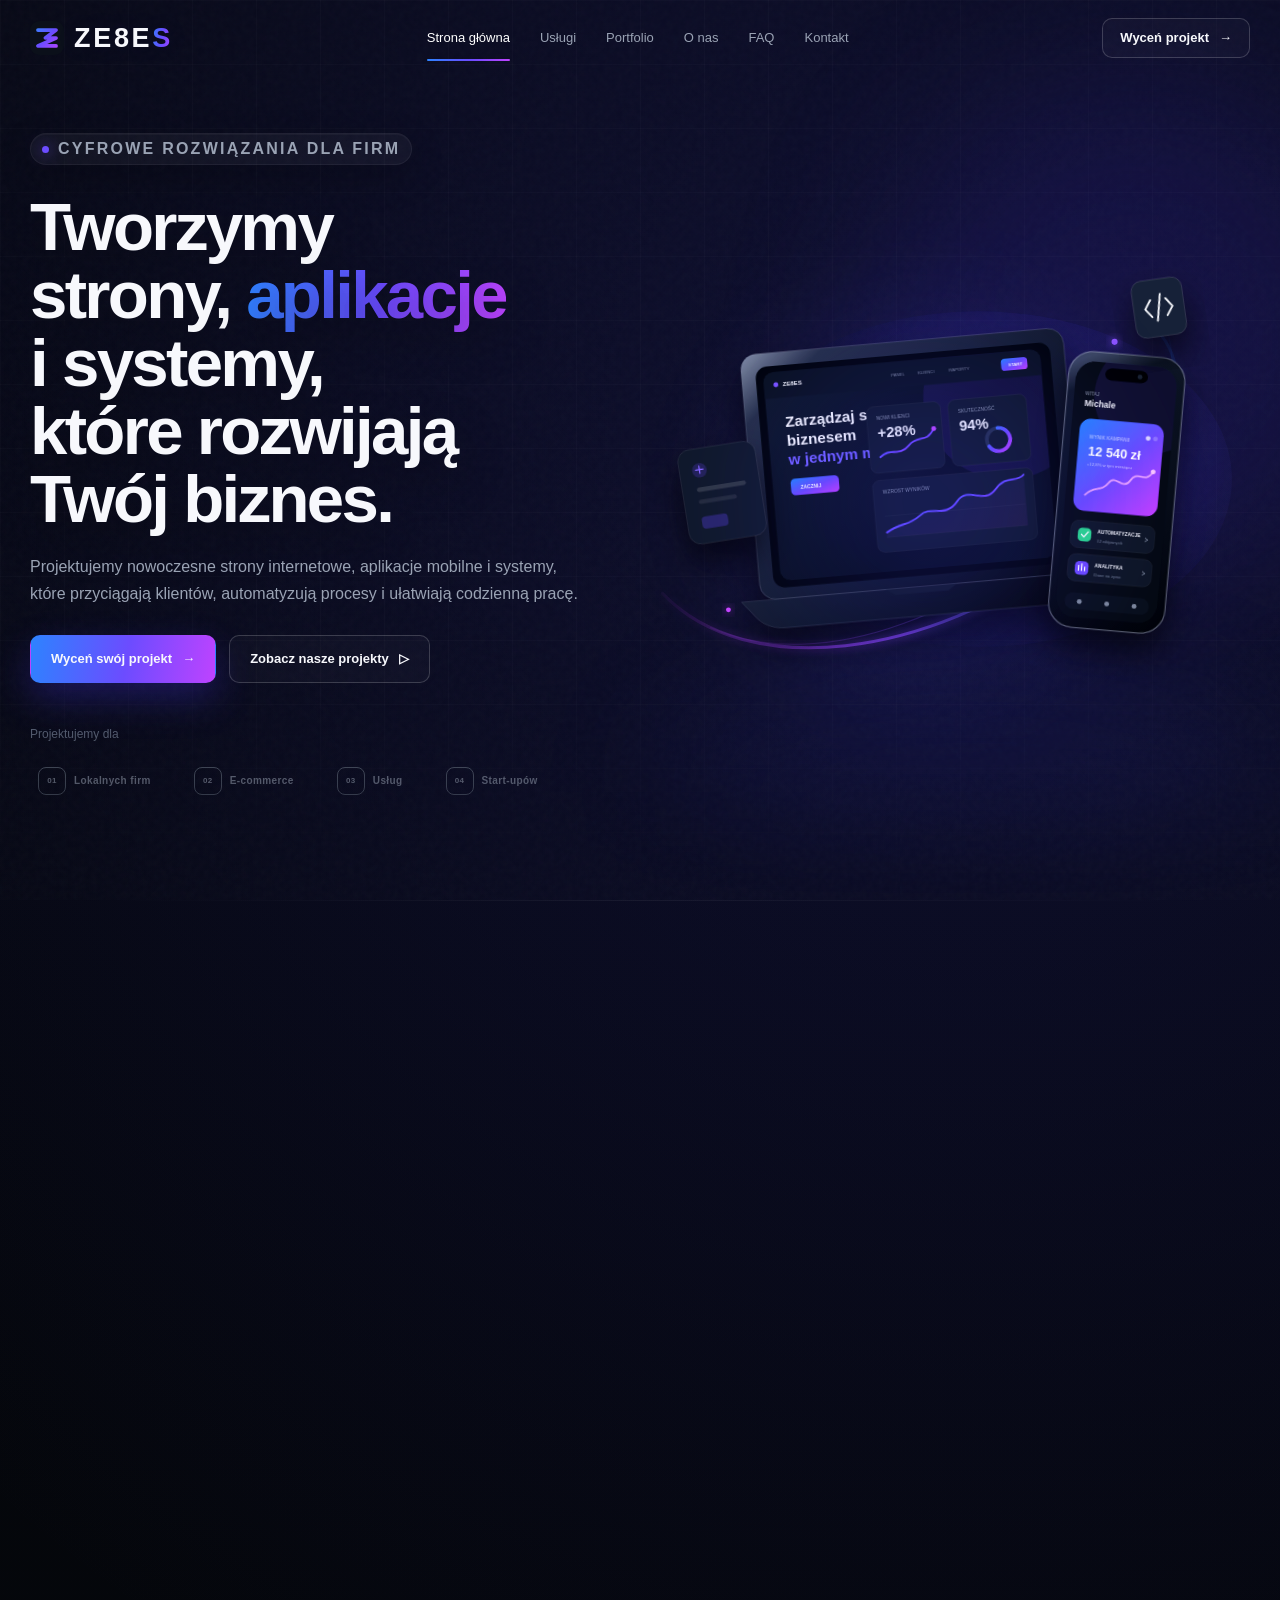
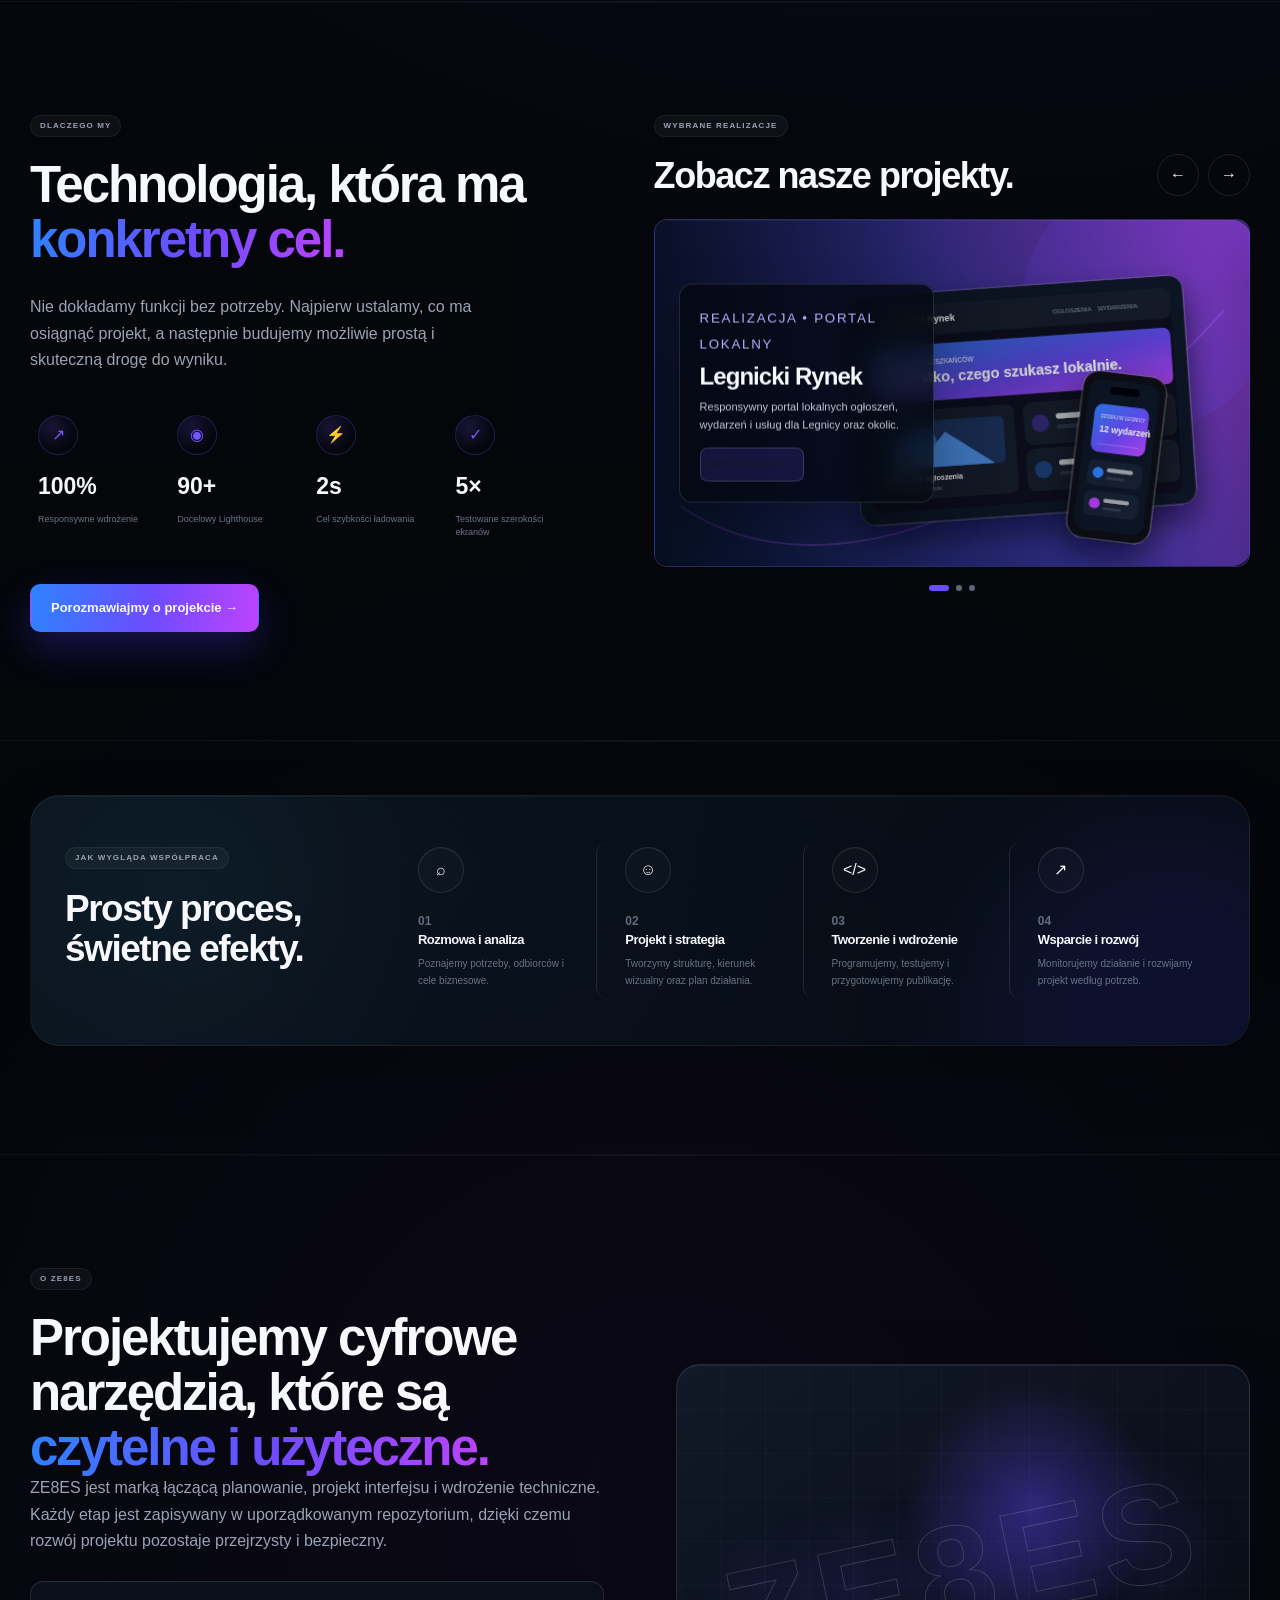
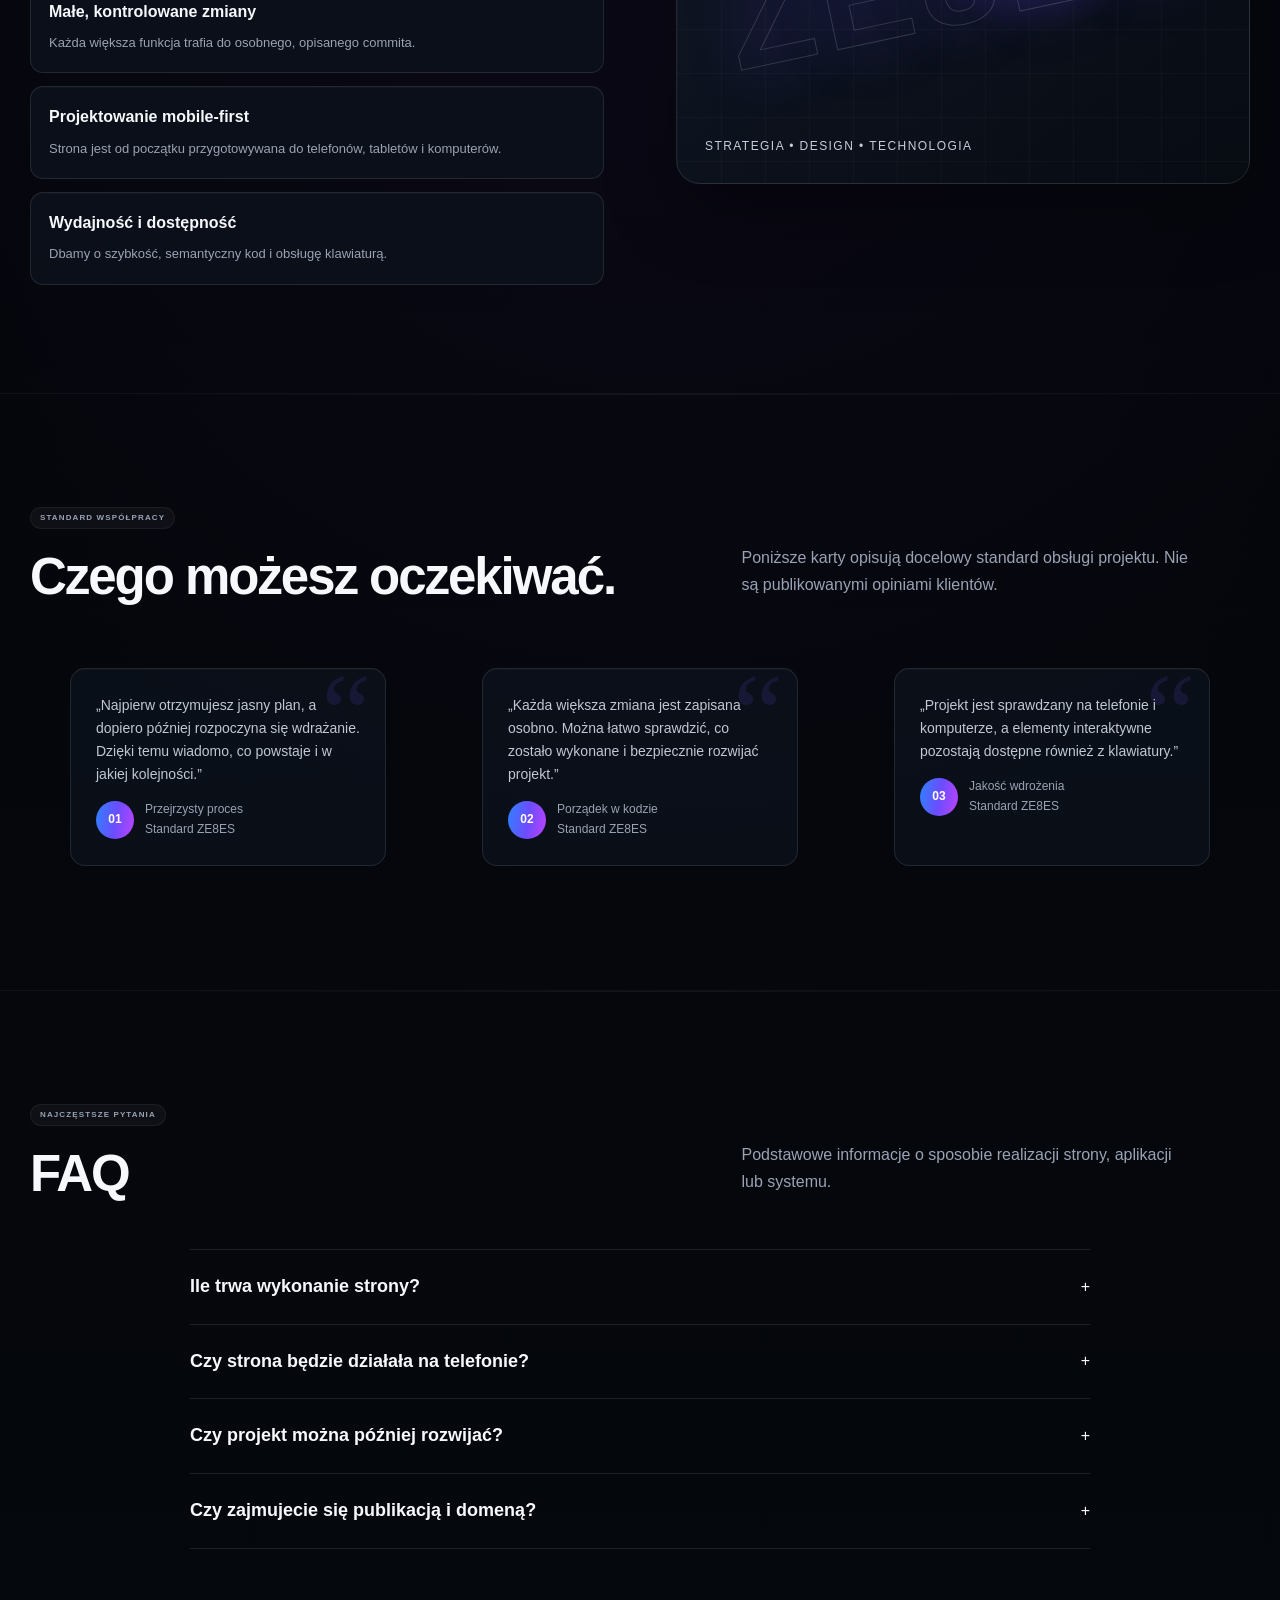
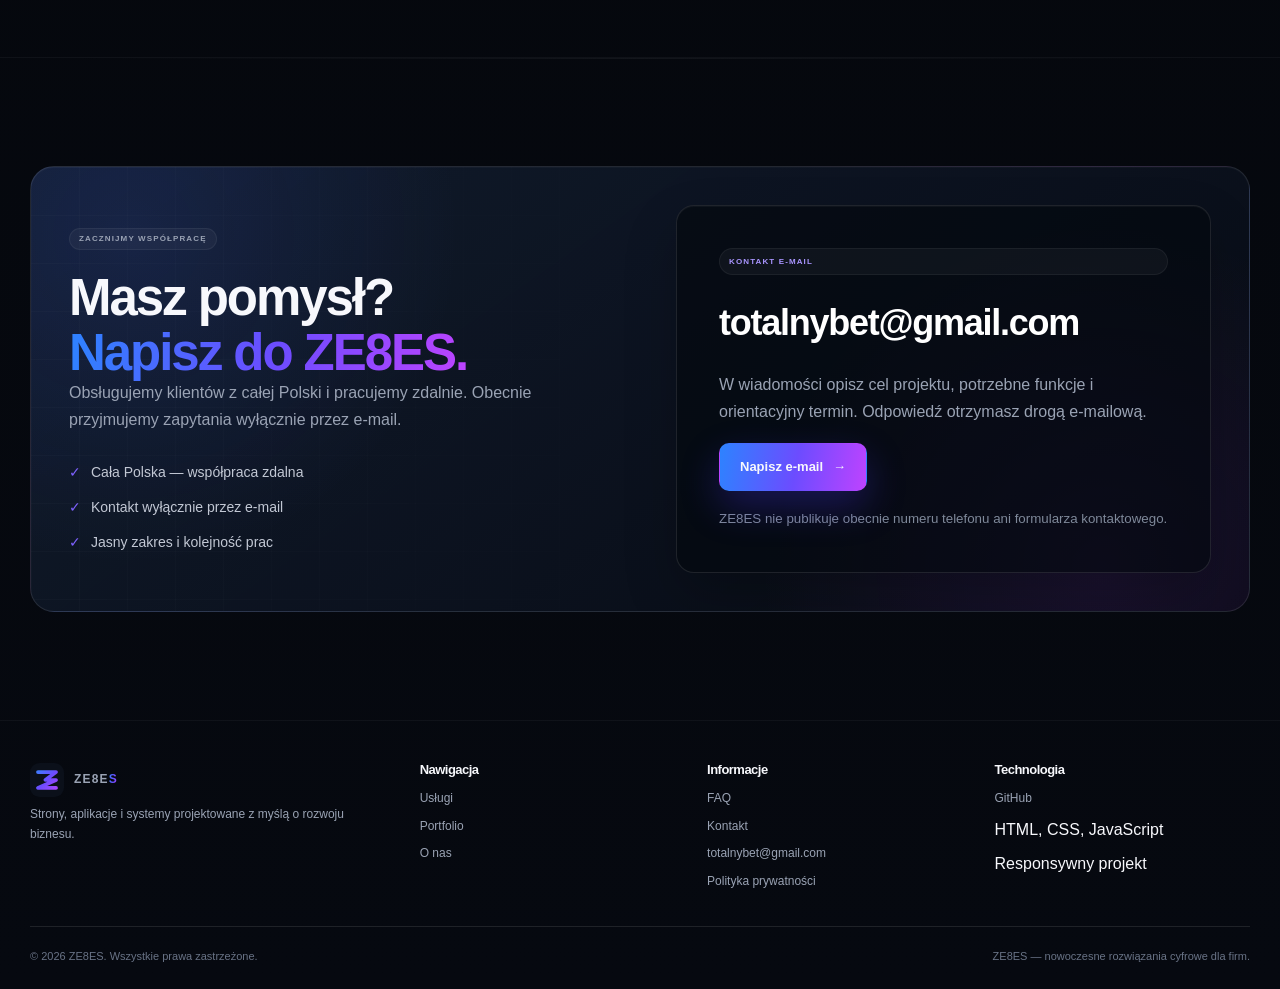
==== commit 5312ffb7: "seo: enable indexing and remove development links" ====
--- a/index.html
+++ b/index.html
@@ -6,7 +6,7 @@
   <meta name="theme-color" content="#05070c">
   <meta name="color-scheme" content="dark">
   <meta name="description" content="ZE8ES projektuje nowoczesne strony internetowe, aplikacje, systemy, automatyzacje i rozwiązania AI dla firm.">
-  <meta name="robots" content="noindex,nofollow">
+  <meta name="robots" content="index,follow,max-image-preview:large,max-snippet:-1,max-video-preview:-1">
   <meta property="og:type" content="website">
   <meta property="og:locale" content="pl_PL">
   <meta property="og:title" content="ZE8ES — strony, aplikacje i systemy dla firm">
@@ -217,6 +217,6 @@
     </section>
   </main>
 
-  <footer class="site-footer"><div class="container"><div class="footer-grid"><div><a class="brand" href="#start" aria-label="ZE8ES — wróć na początek"><img src="assets/logo-mark.svg" alt="" width="34" height="34">ZE8E<span>S</span></a><p>Strony, aplikacje i systemy projektowane z myślą o rozwoju biznesu.</p></div><div><h3>Nawigacja</h3><div class="footer-links"><a href="#uslugi">Usługi</a><a href="#portfolio">Portfolio</a><a href="#o-nas">O nas</a></div></div><div><h3>Informacje</h3><div class="footer-links"><a href="#faq">FAQ</a><a href="#kontakt">Kontakt</a><a href="mailto:totalnybet@gmail.com">totalnybet@gmail.com</a><a href="privacy.html">Polityka prywatności</a><a href="docs/IMPLEMENTATION_PLAN.md">Plan projektu</a></div></div><div><h3>Technologia</h3><div class="footer-links"><a href="https://github.com/totalnybet-create/ZE8EZ">GitHub</a><span>HTML, CSS, JavaScript</span><span>Responsywny projekt</span></div></div></div><div class="footer-bottom"><span>© <span data-year></span> ZE8ES. Wszystkie prawa zastrzeżone.</span><span>ZE8ES jest marką. Wersja rozwojowa projektu.</span></div></div></footer>
+  <footer class="site-footer"><div class="container"><div class="footer-grid"><div><a class="brand" href="#start" aria-label="ZE8ES — wróć na początek"><img src="assets/logo-mark.svg" alt="" width="34" height="34">ZE8E<span>S</span></a><p>Strony, aplikacje i systemy projektowane z myślą o rozwoju biznesu.</p></div><div><h3>Nawigacja</h3><div class="footer-links"><a href="#uslugi">Usługi</a><a href="#portfolio">Portfolio</a><a href="#o-nas">O nas</a></div></div><div><h3>Informacje</h3><div class="footer-links"><a href="#faq">FAQ</a><a href="#kontakt">Kontakt</a><a href="mailto:totalnybet@gmail.com">totalnybet@gmail.com</a><a href="privacy.html">Polityka prywatności</a></div></div><div><h3>Technologia</h3><div class="footer-links"><a href="https://github.com/totalnybet-create/ZE8EZ">GitHub</a><span>HTML, CSS, JavaScript</span><span>Responsywny projekt</span></div></div></div><div class="footer-bottom"><span>© <span data-year></span> ZE8ES. Wszystkie prawa zastrzeżone.</span><span>ZE8ES — nowoczesne rozwiązania cyfrowe dla firm.</span></div></div></footer>
 </body>
 </html>
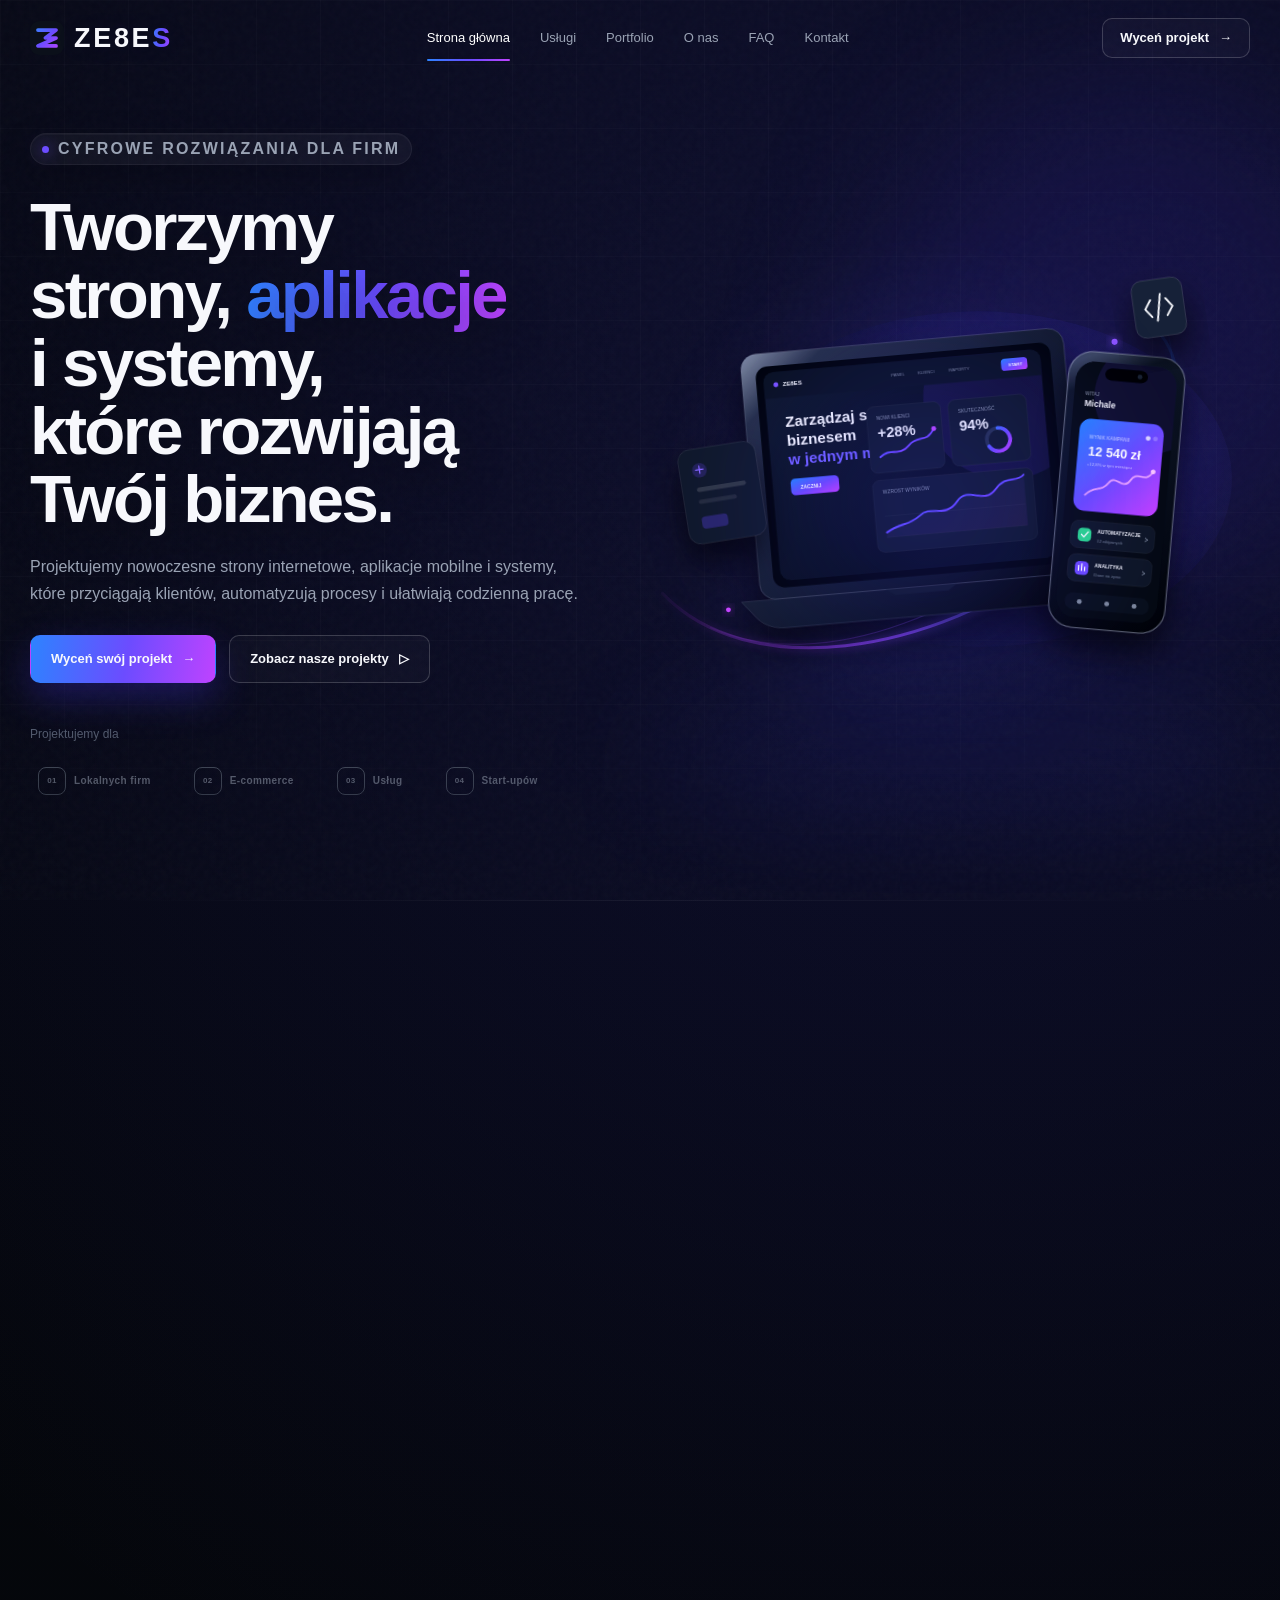
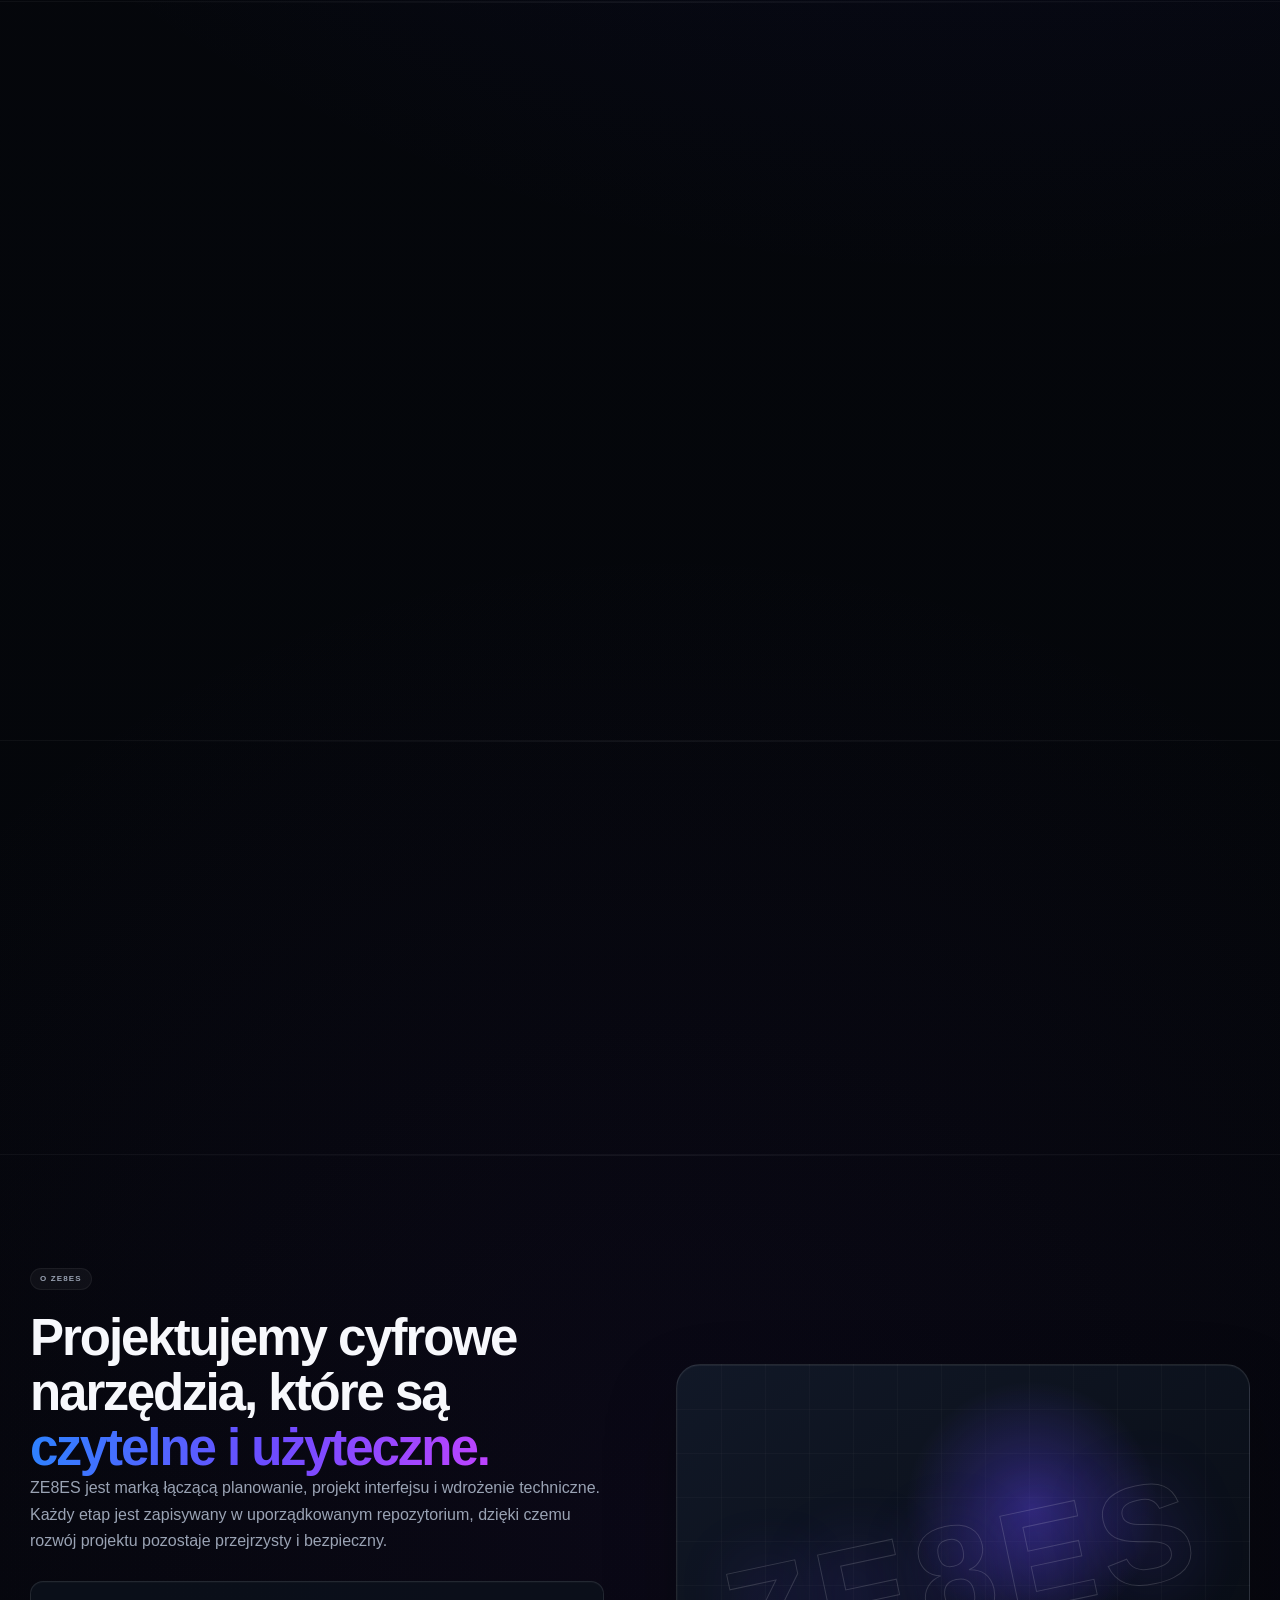
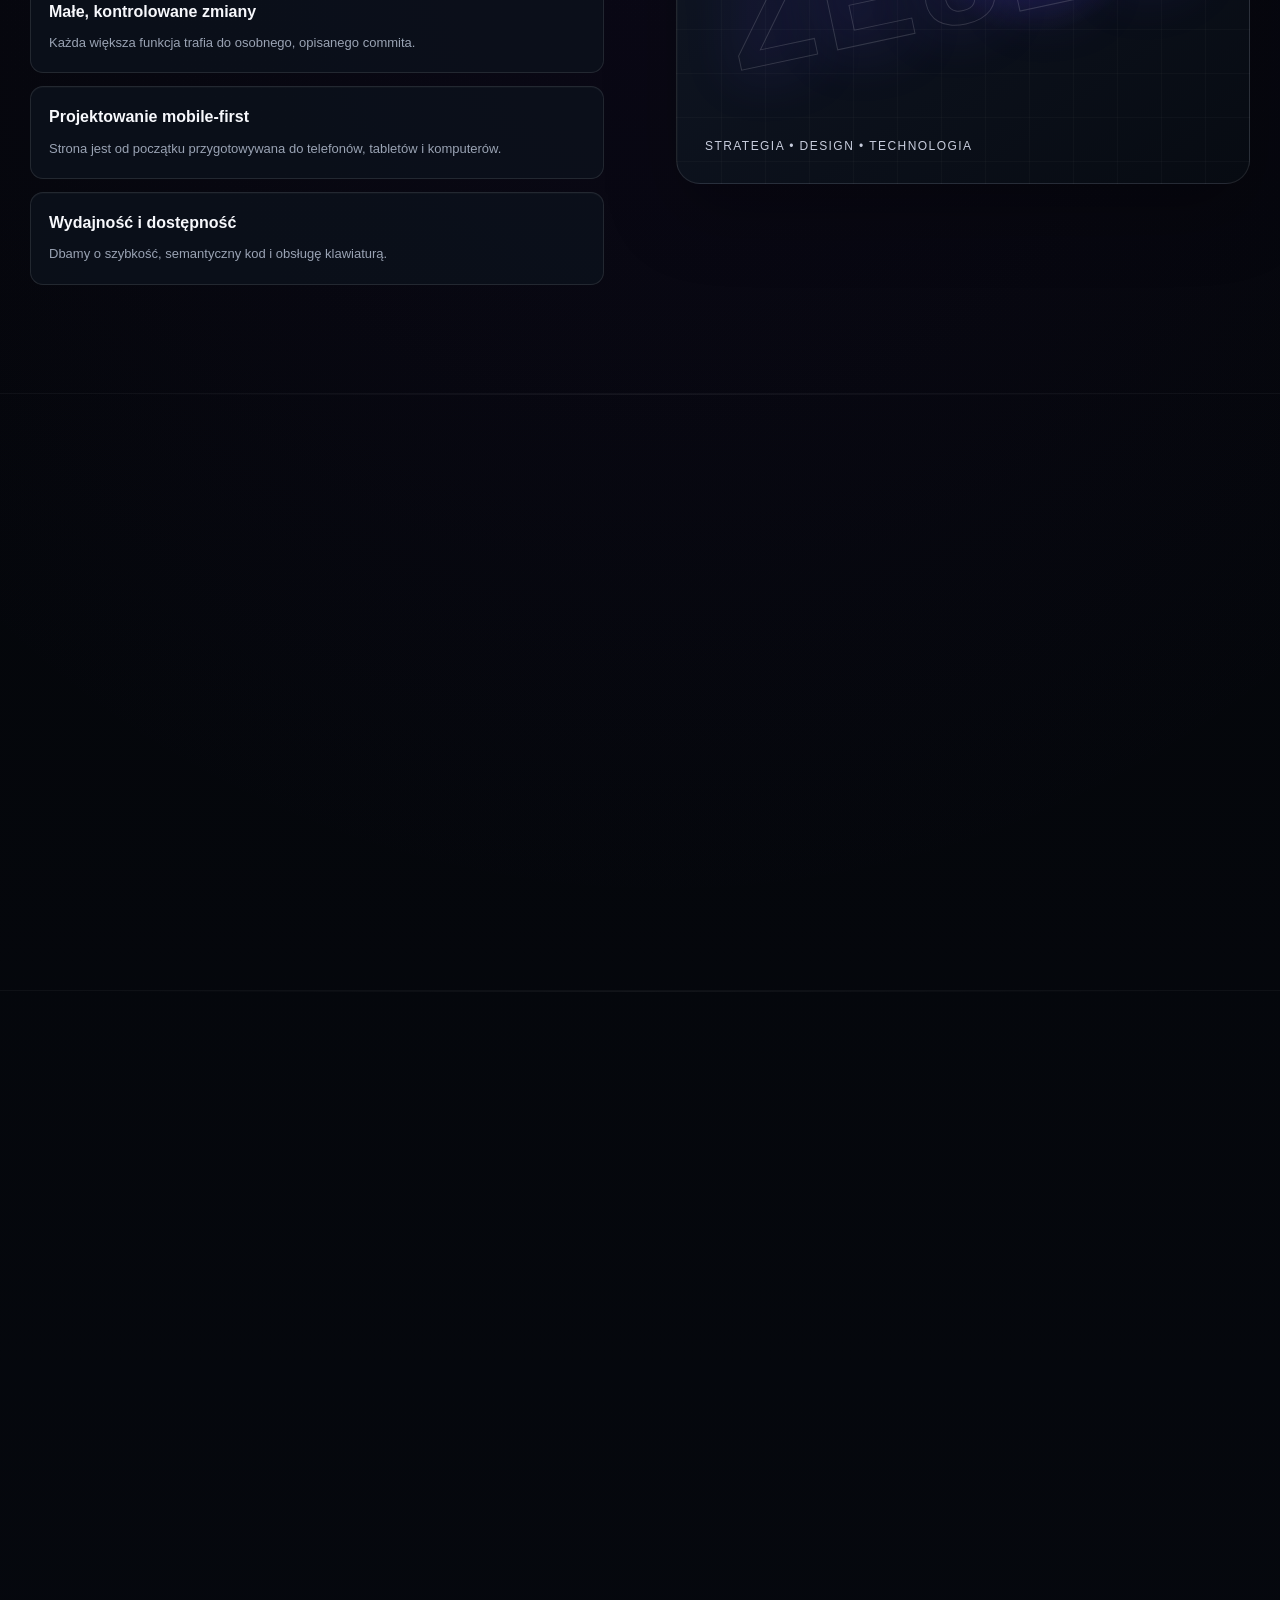
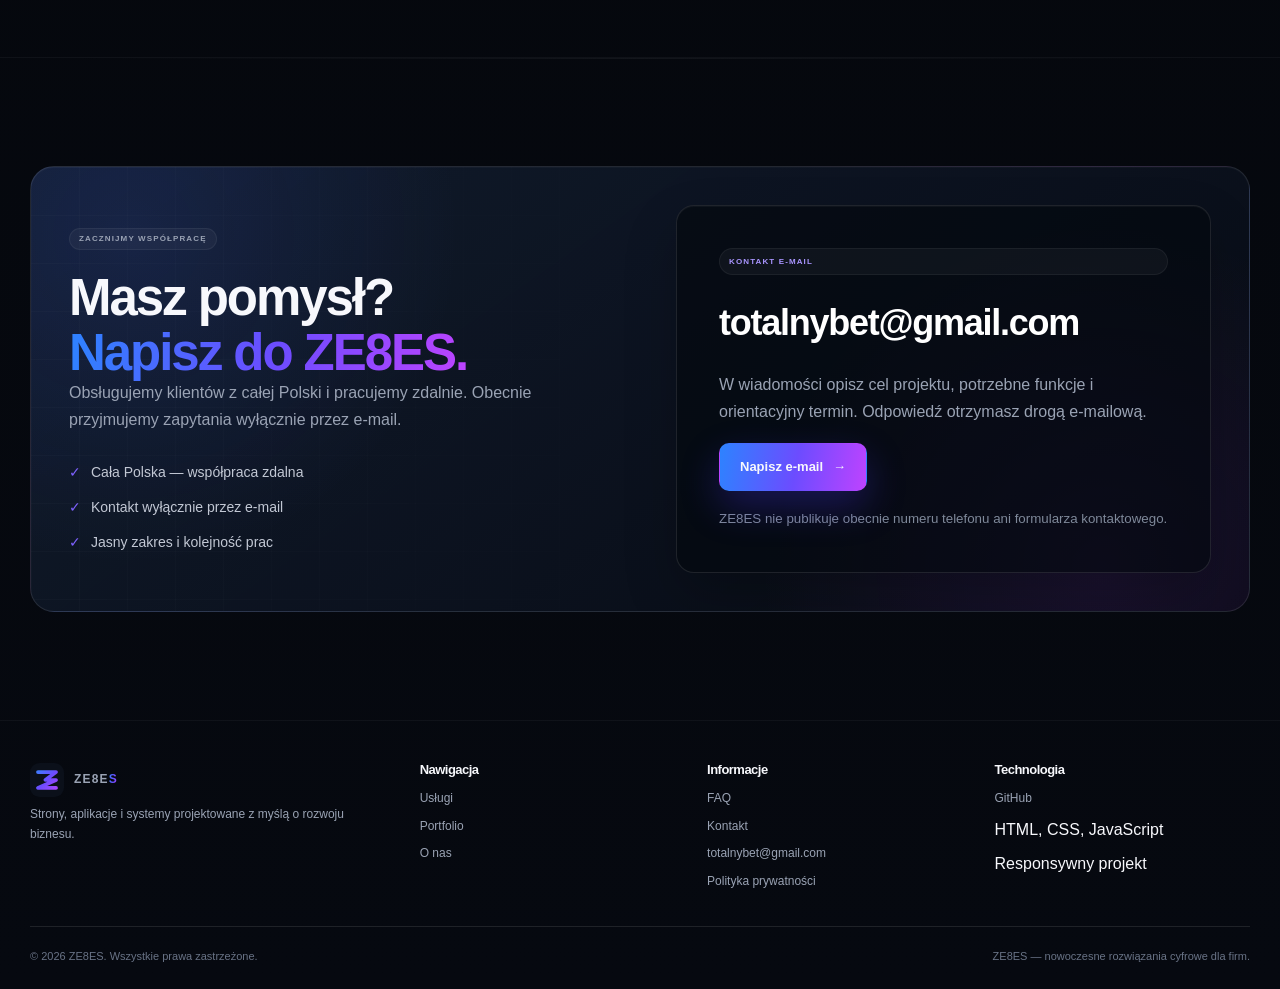
==== commit dca9fcea: "seo: add structured business and website data" ====
--- a/index.html
+++ b/index.html
@@ -19,6 +19,39 @@
   <link rel="stylesheet" href="assets/styles.css">
   <link rel="stylesheet" href="assets/visual-upgrades.css">
   <link rel="stylesheet" href="assets/responsive-fixes.css">
+  <script type="application/ld+json">
+  {
+    "@context": "https://schema.org",
+    "@graph": [
+      {
+        "@type": "ProfessionalService",
+        "@id": "https://ze8es.run.place/#business",
+        "name": "ZE8ES",
+        "url": "https://ze8es.run.place/",
+        "description": "ZE8ES projektuje strony internetowe, aplikacje, systemy, automatyzacje i rozwiązania AI dla firm.",
+        "email": "mailto:totalnybet@gmail.com",
+        "areaServed": "PL",
+        "serviceType": [
+          "Strony internetowe",
+          "Aplikacje mobilne",
+          "Systemy i automatyzacje",
+          "AI dla biznesu",
+          "Marketing cyfrowy"
+        ]
+      },
+      {
+        "@type": "WebSite",
+        "@id": "https://ze8es.run.place/#website",
+        "url": "https://ze8es.run.place/",
+        "name": "ZE8ES",
+        "inLanguage": "pl-PL",
+        "publisher": {
+          "@id": "https://ze8es.run.place/#business"
+        }
+      }
+    ]
+  }
+  </script>
   <script src="assets/script.js" defer></script>
 </head>
 <body>
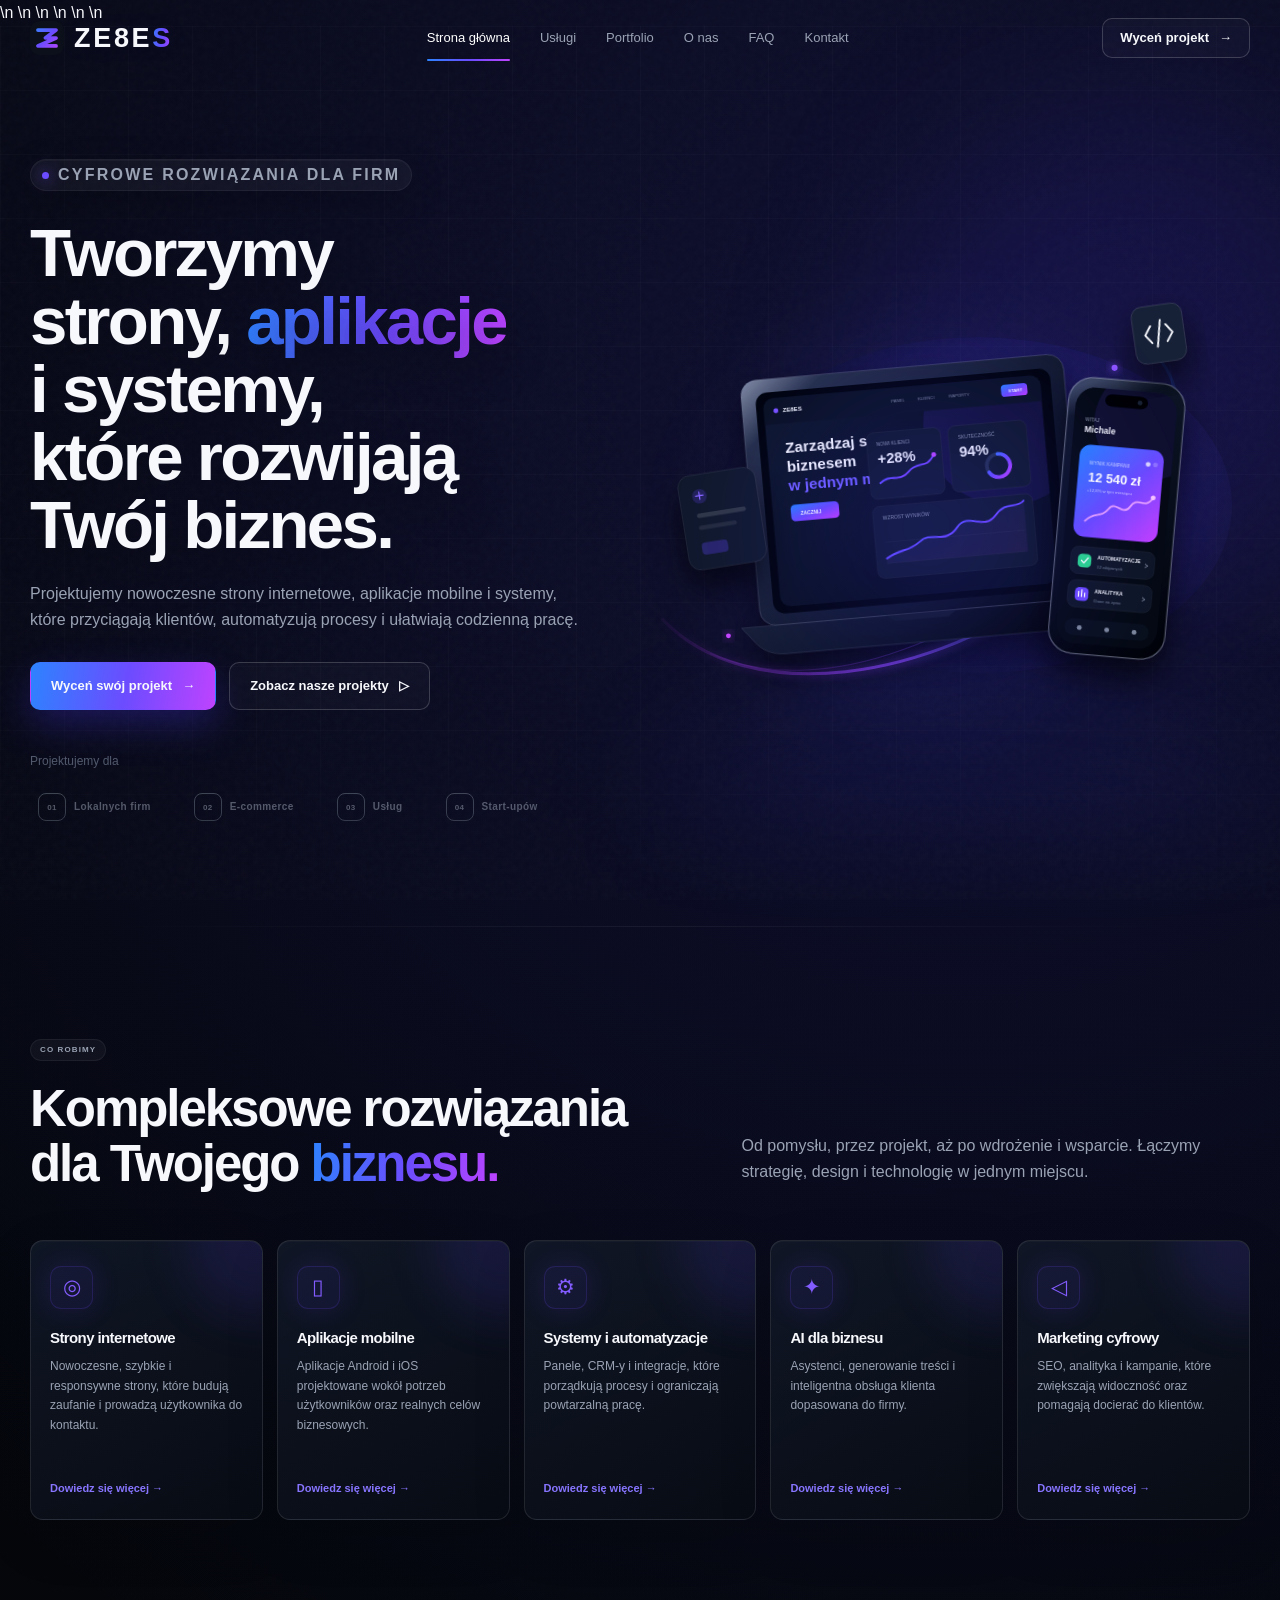
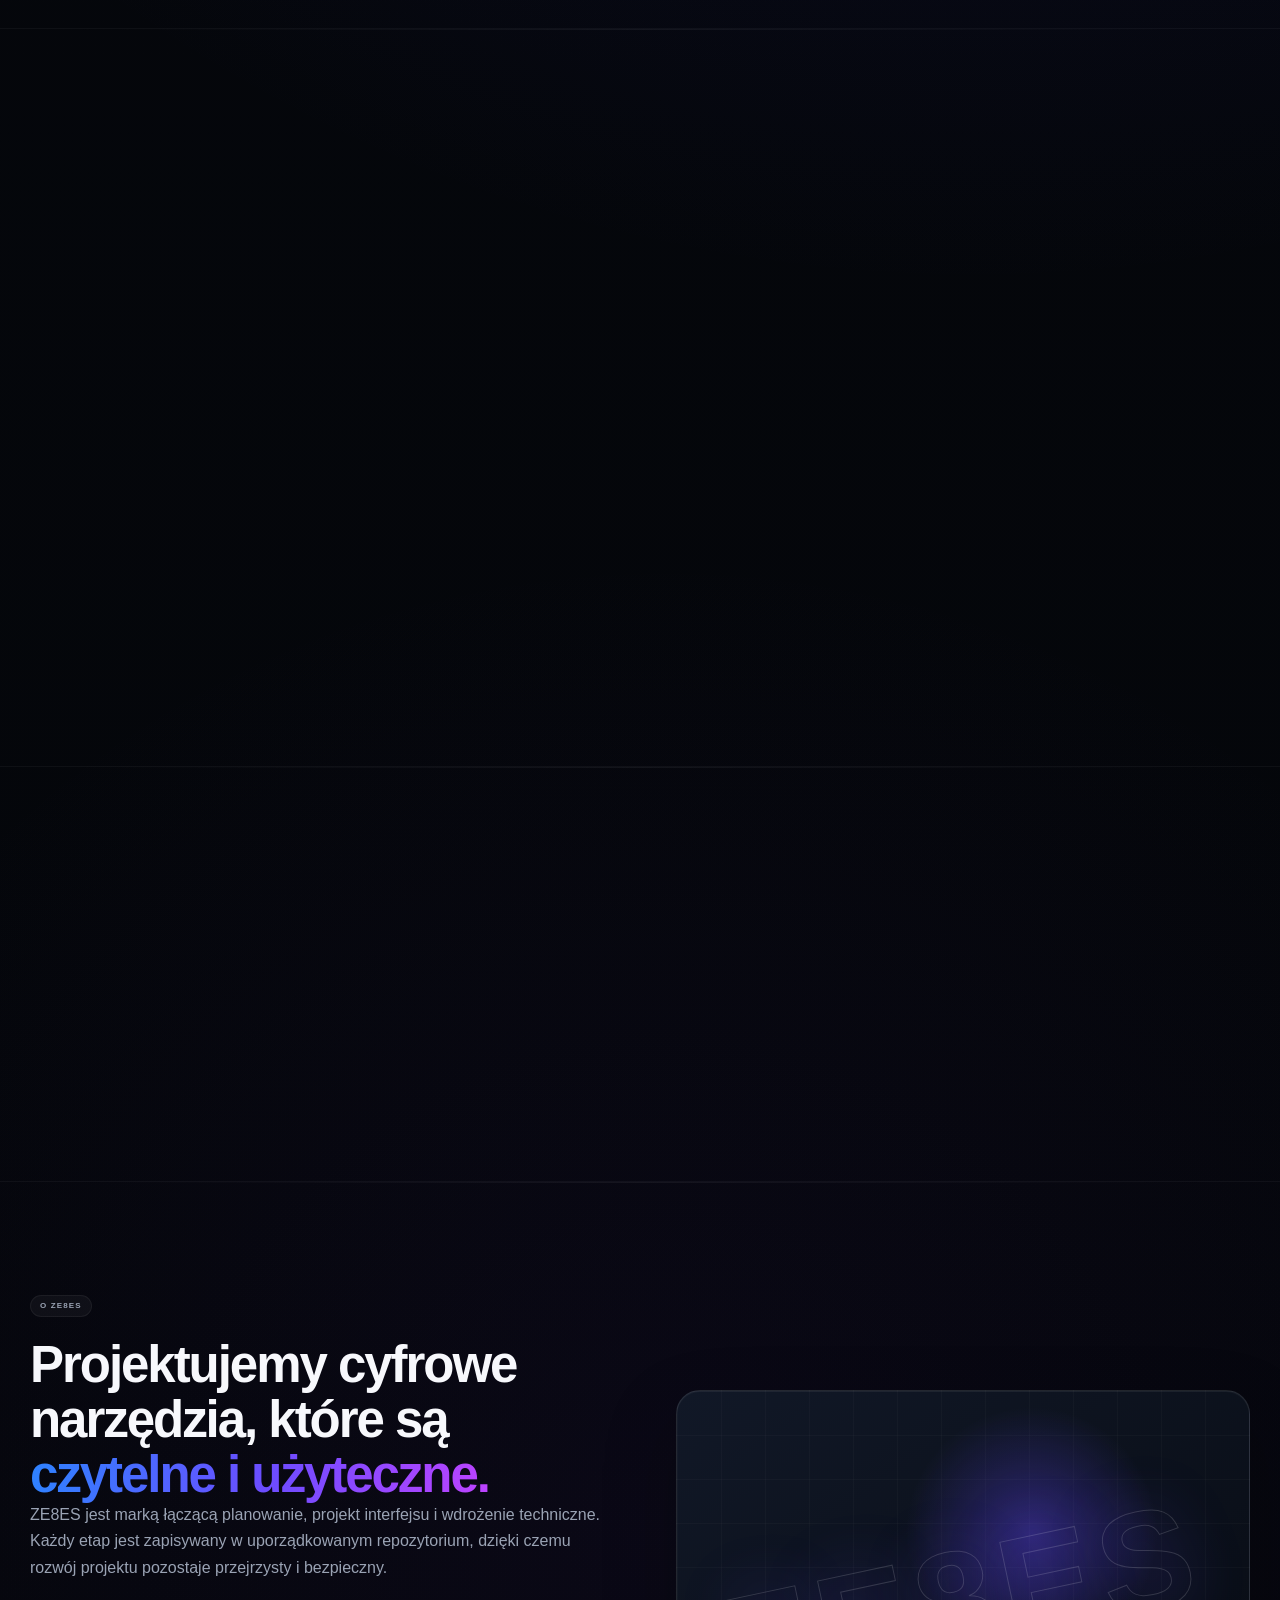
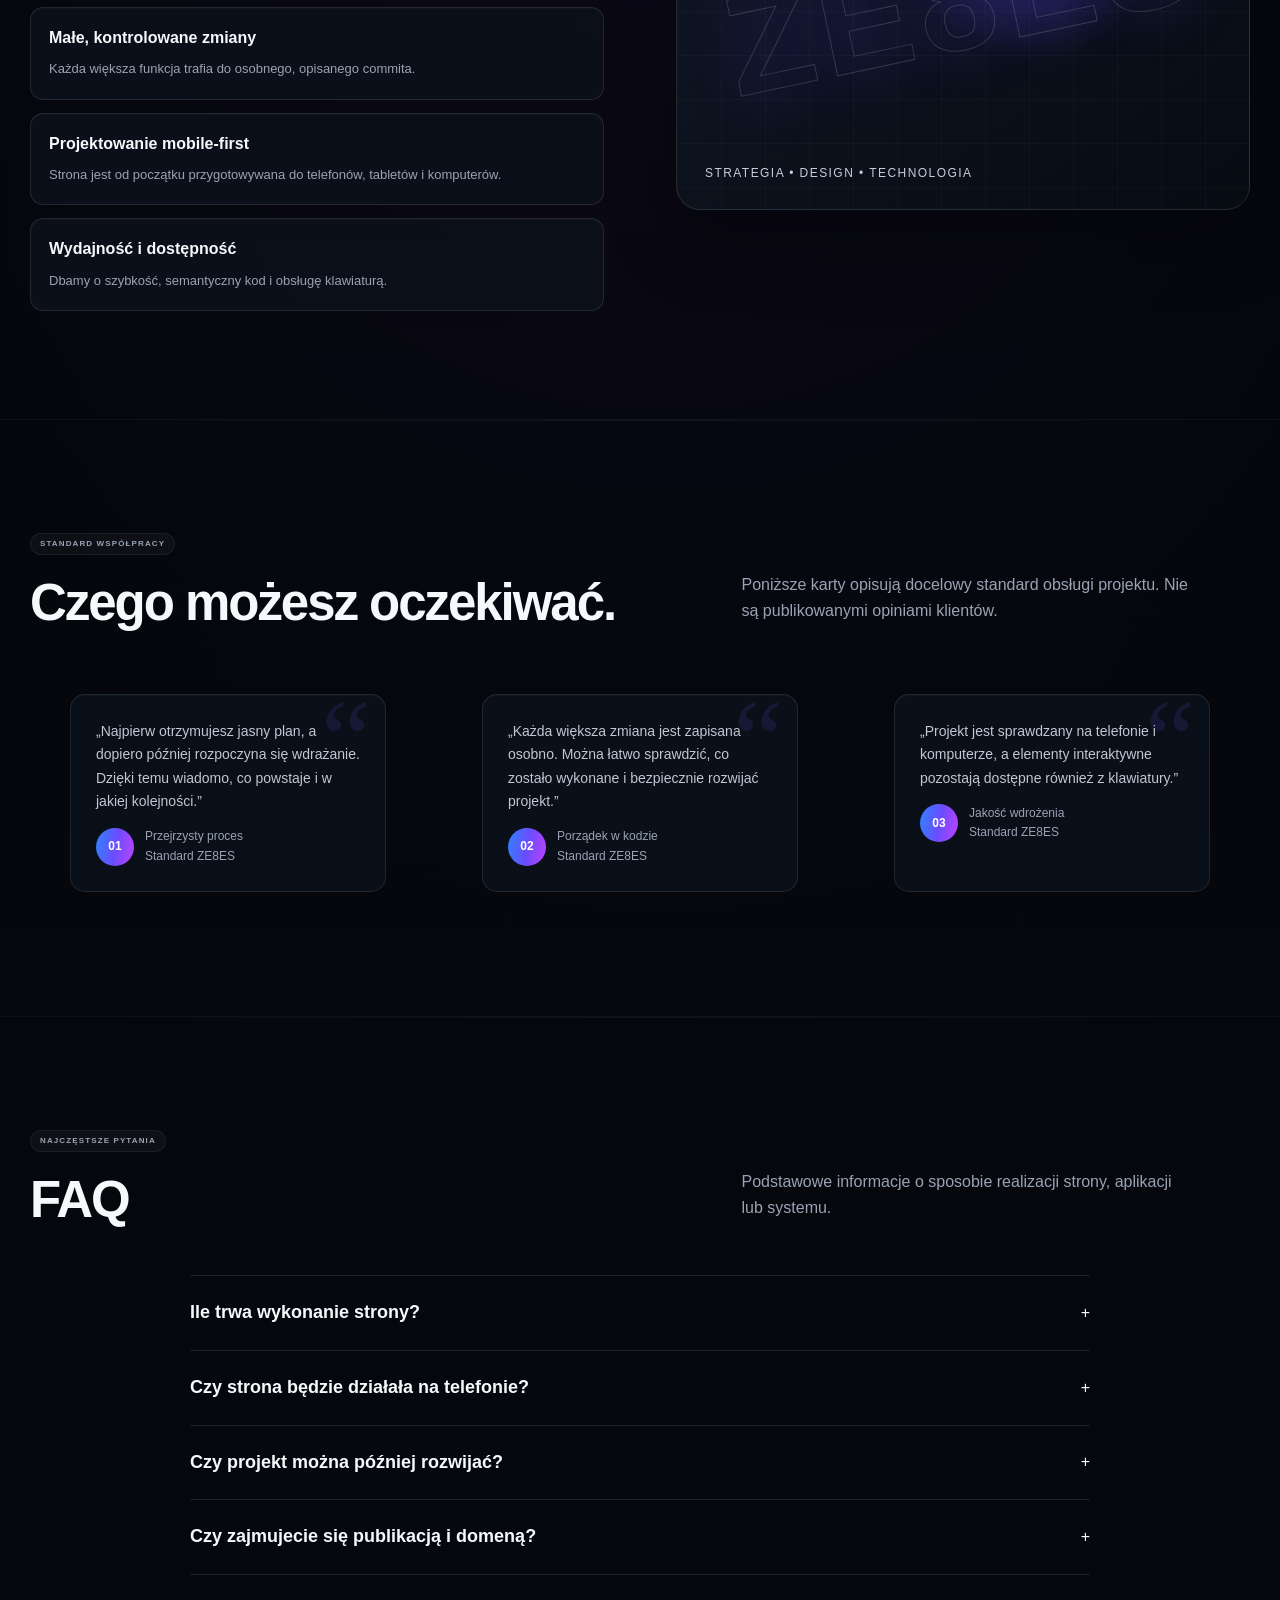
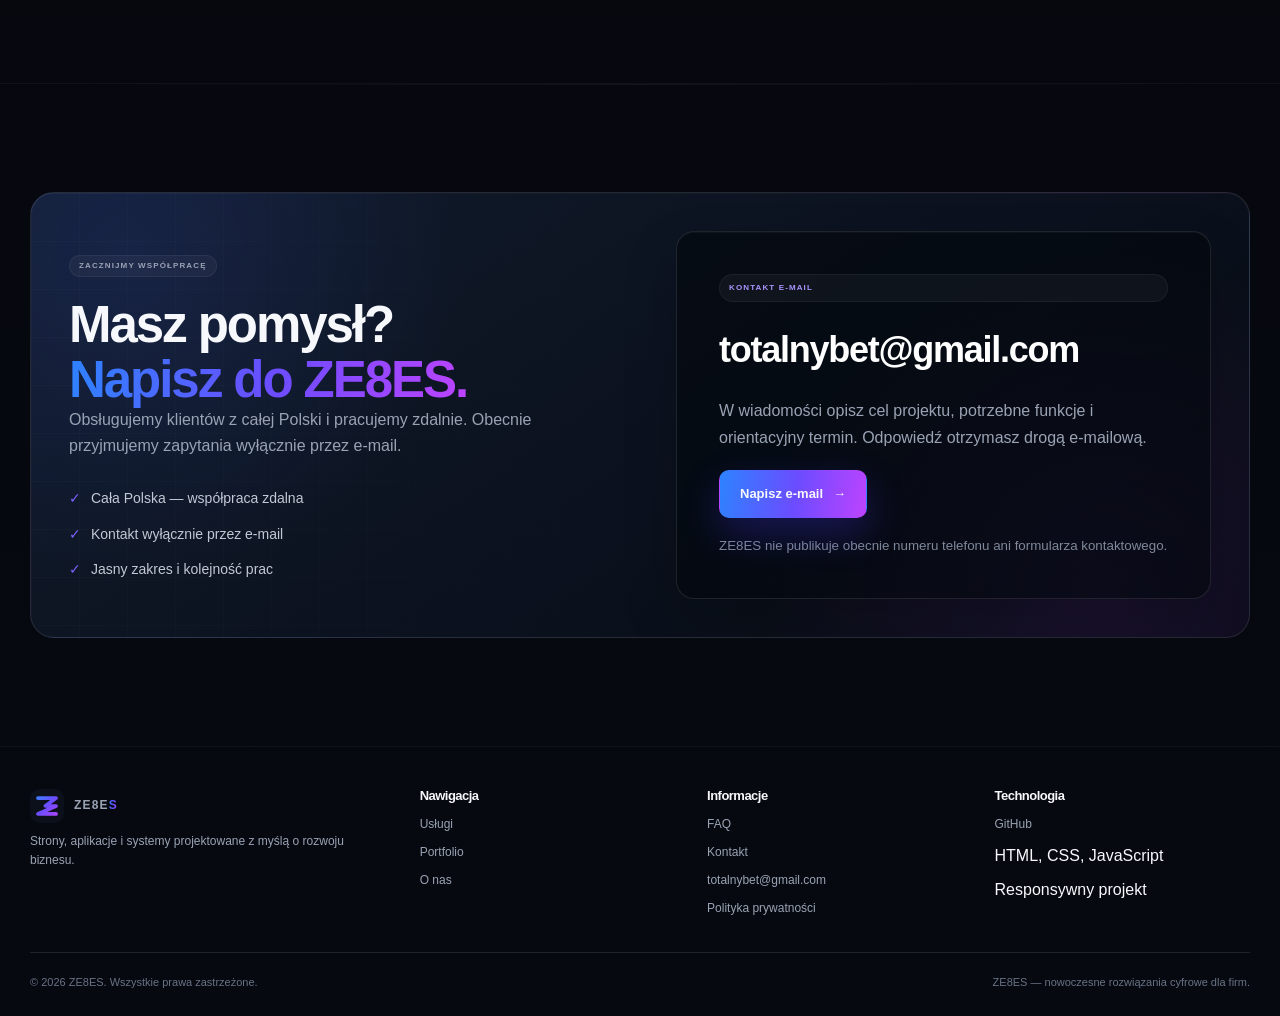
==== commit 6a1ac0eb: "seo: add social sharing metadata" ====
--- a/index.html
+++ b/index.html
@@ -10,7 +10,7 @@
   <meta property="og:type" content="website">
   <meta property="og:locale" content="pl_PL">
   <meta property="og:title" content="ZE8ES — strony, aplikacje i systemy dla firm">
-  <meta property="og:description" content="Cyfrowe rozwiązania, które pomagają rozwijać biznes.">
+  <meta property="og:description" content="Cyfrowe rozwiązania, które pomagają rozwijać biznes.">\n  <meta property="og:image" content="https://ze8es.run.place/assets/hero-visual.svg">\n  <meta property="og:image:alt" content="Wizualizacja rozwiązań cyfrowych ZE8ES">\n  <meta name="twitter:card" content="summary_large_image">\n  <meta name="twitter:title" content="ZE8ES — strony, aplikacje i systemy dla firm">\n  <meta name="twitter:description" content="Cyfrowe rozwiązania, które pomagają rozwijać biznes.">\n  <meta name="twitter:image" content="https://ze8es.run.place/assets/hero-visual.svg">
   <link rel="canonical" href="https://ze8es.run.place/">
   <meta property="og:url" content="https://ze8es.run.place/">
   <title>ZE8ES — strony, aplikacje i systemy dla firm</title>
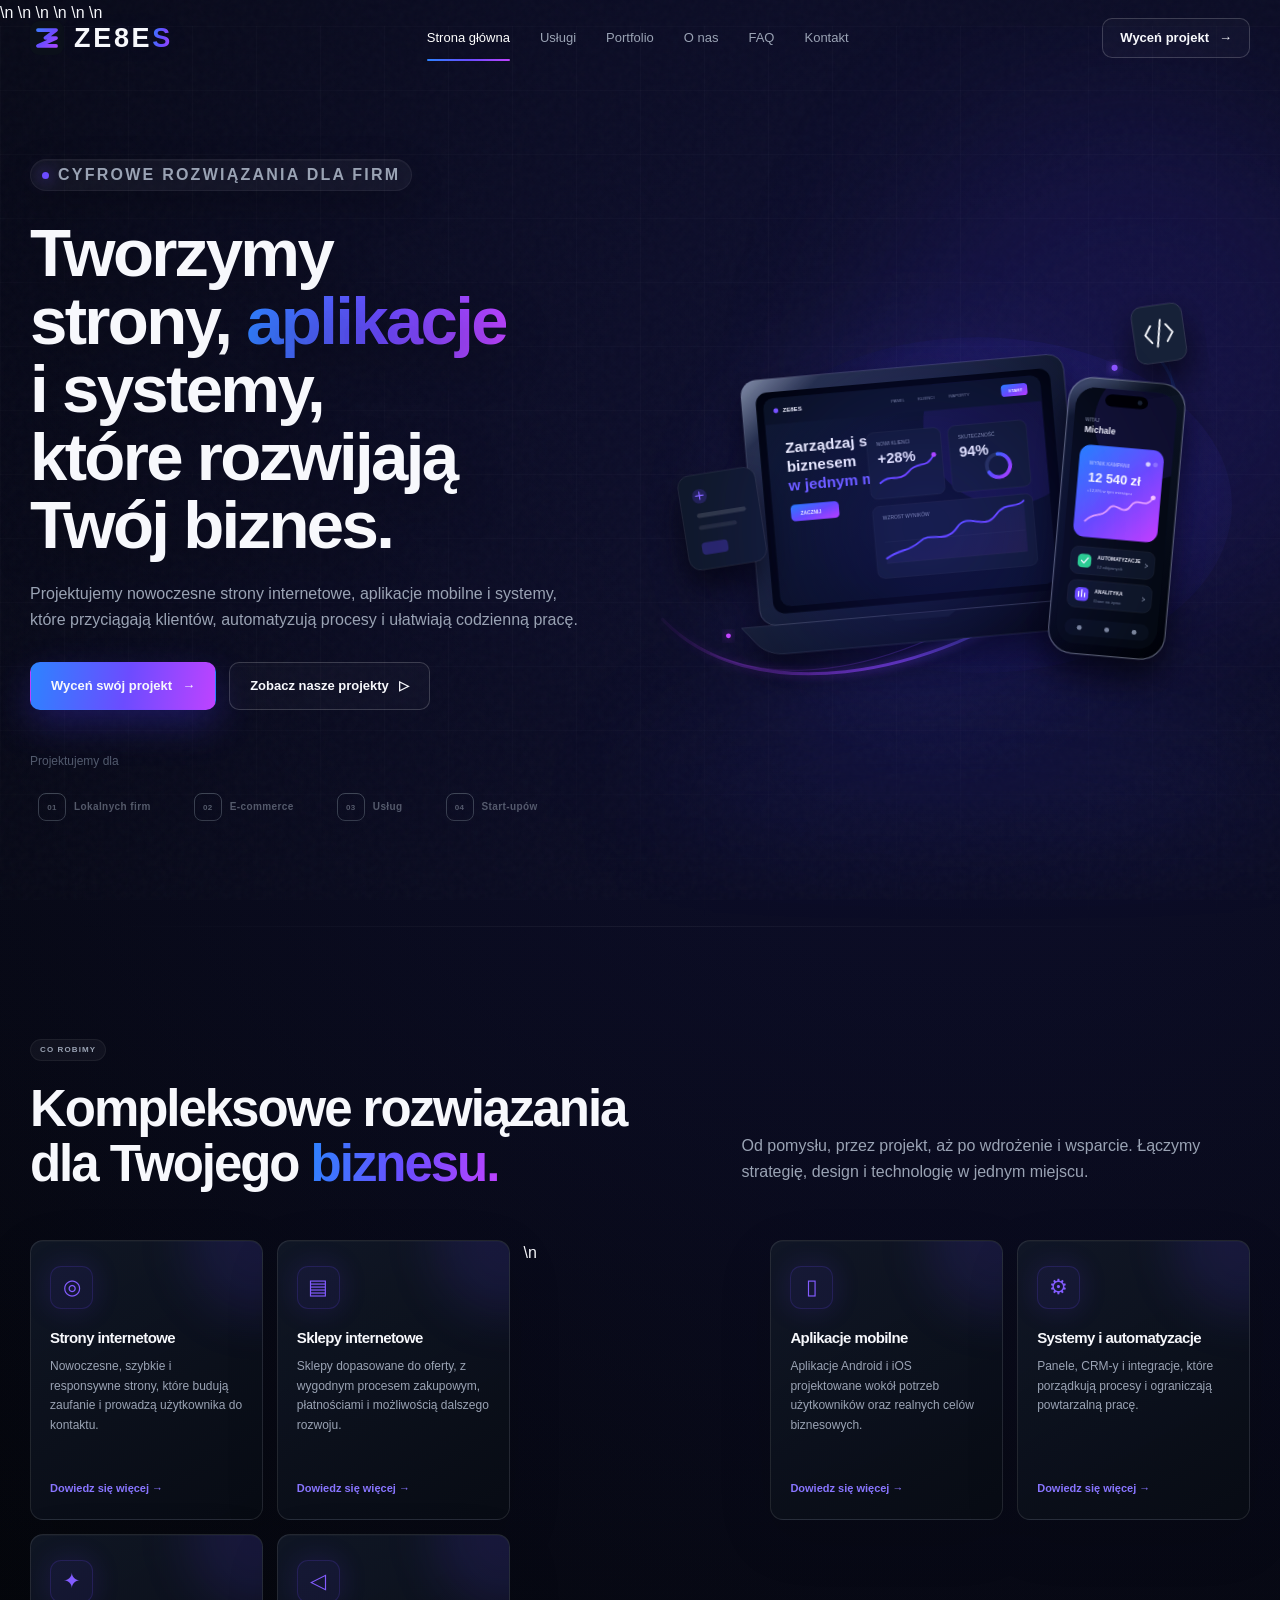
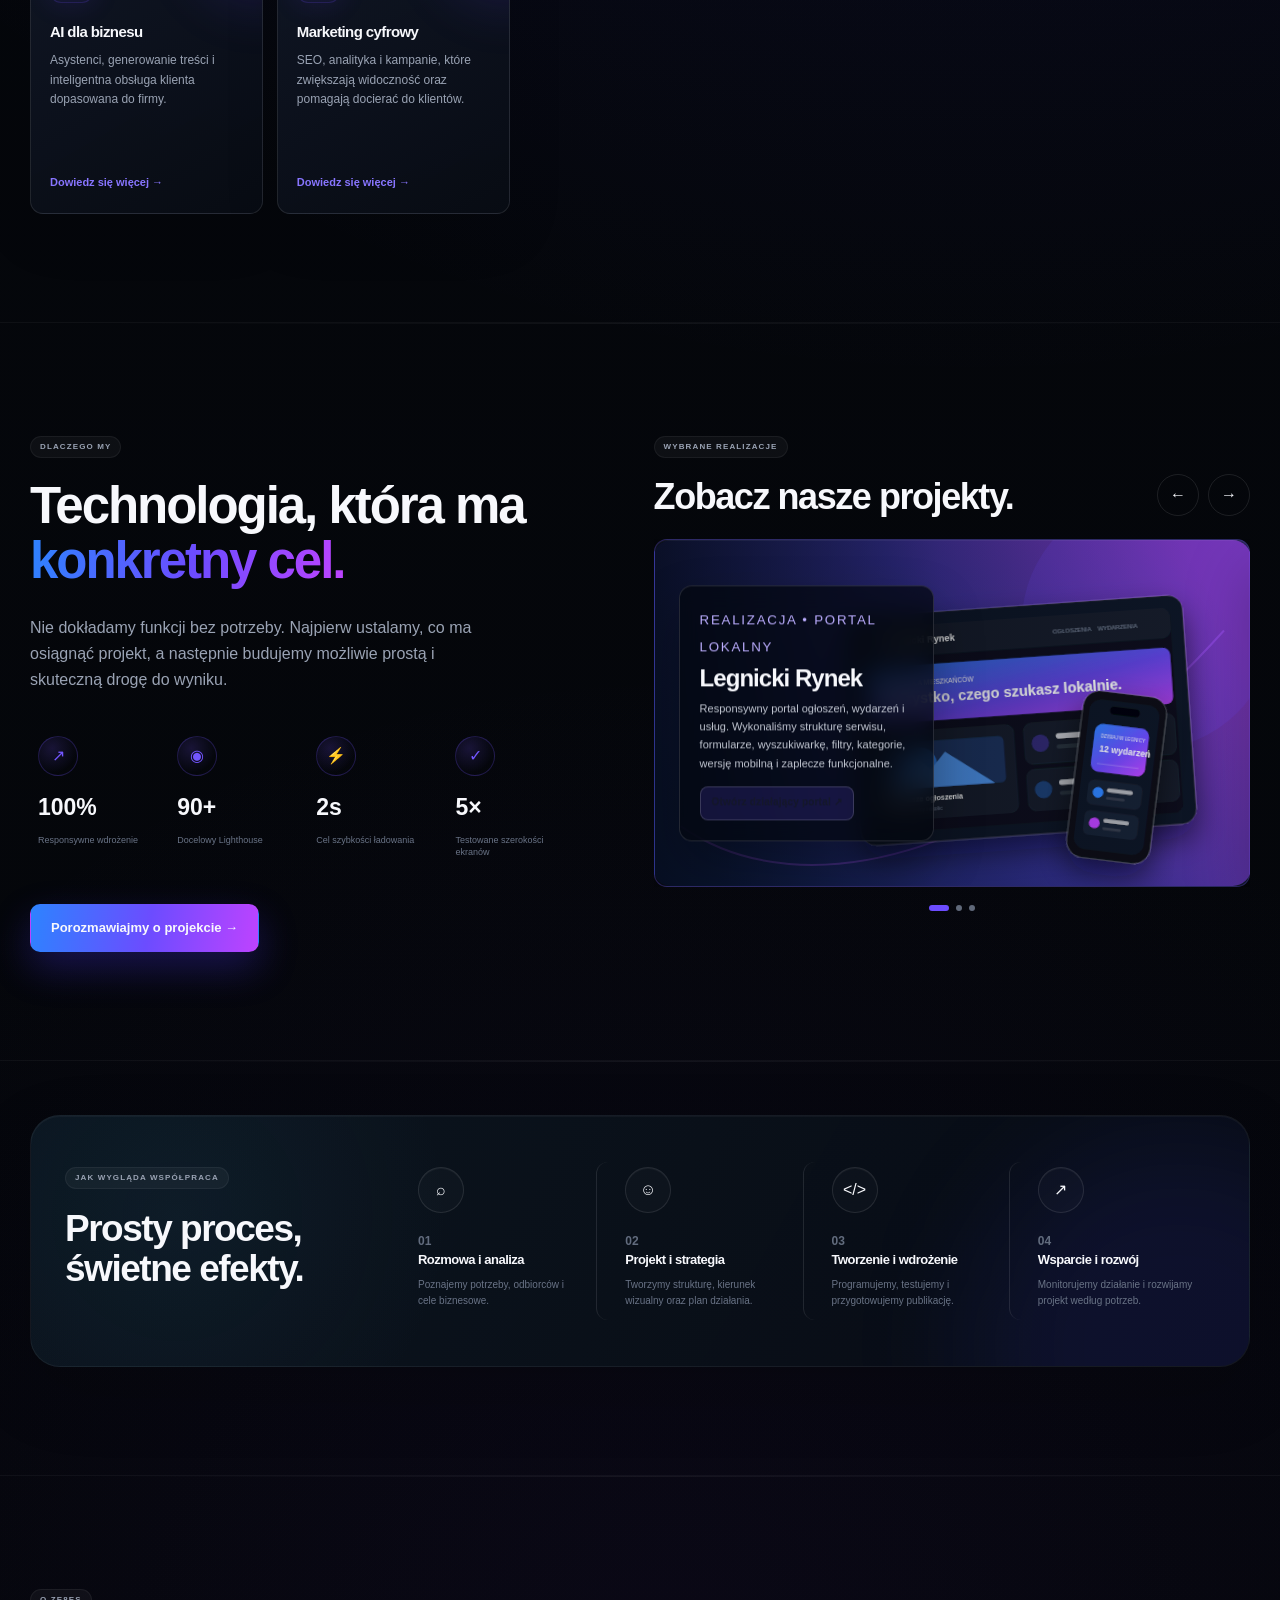
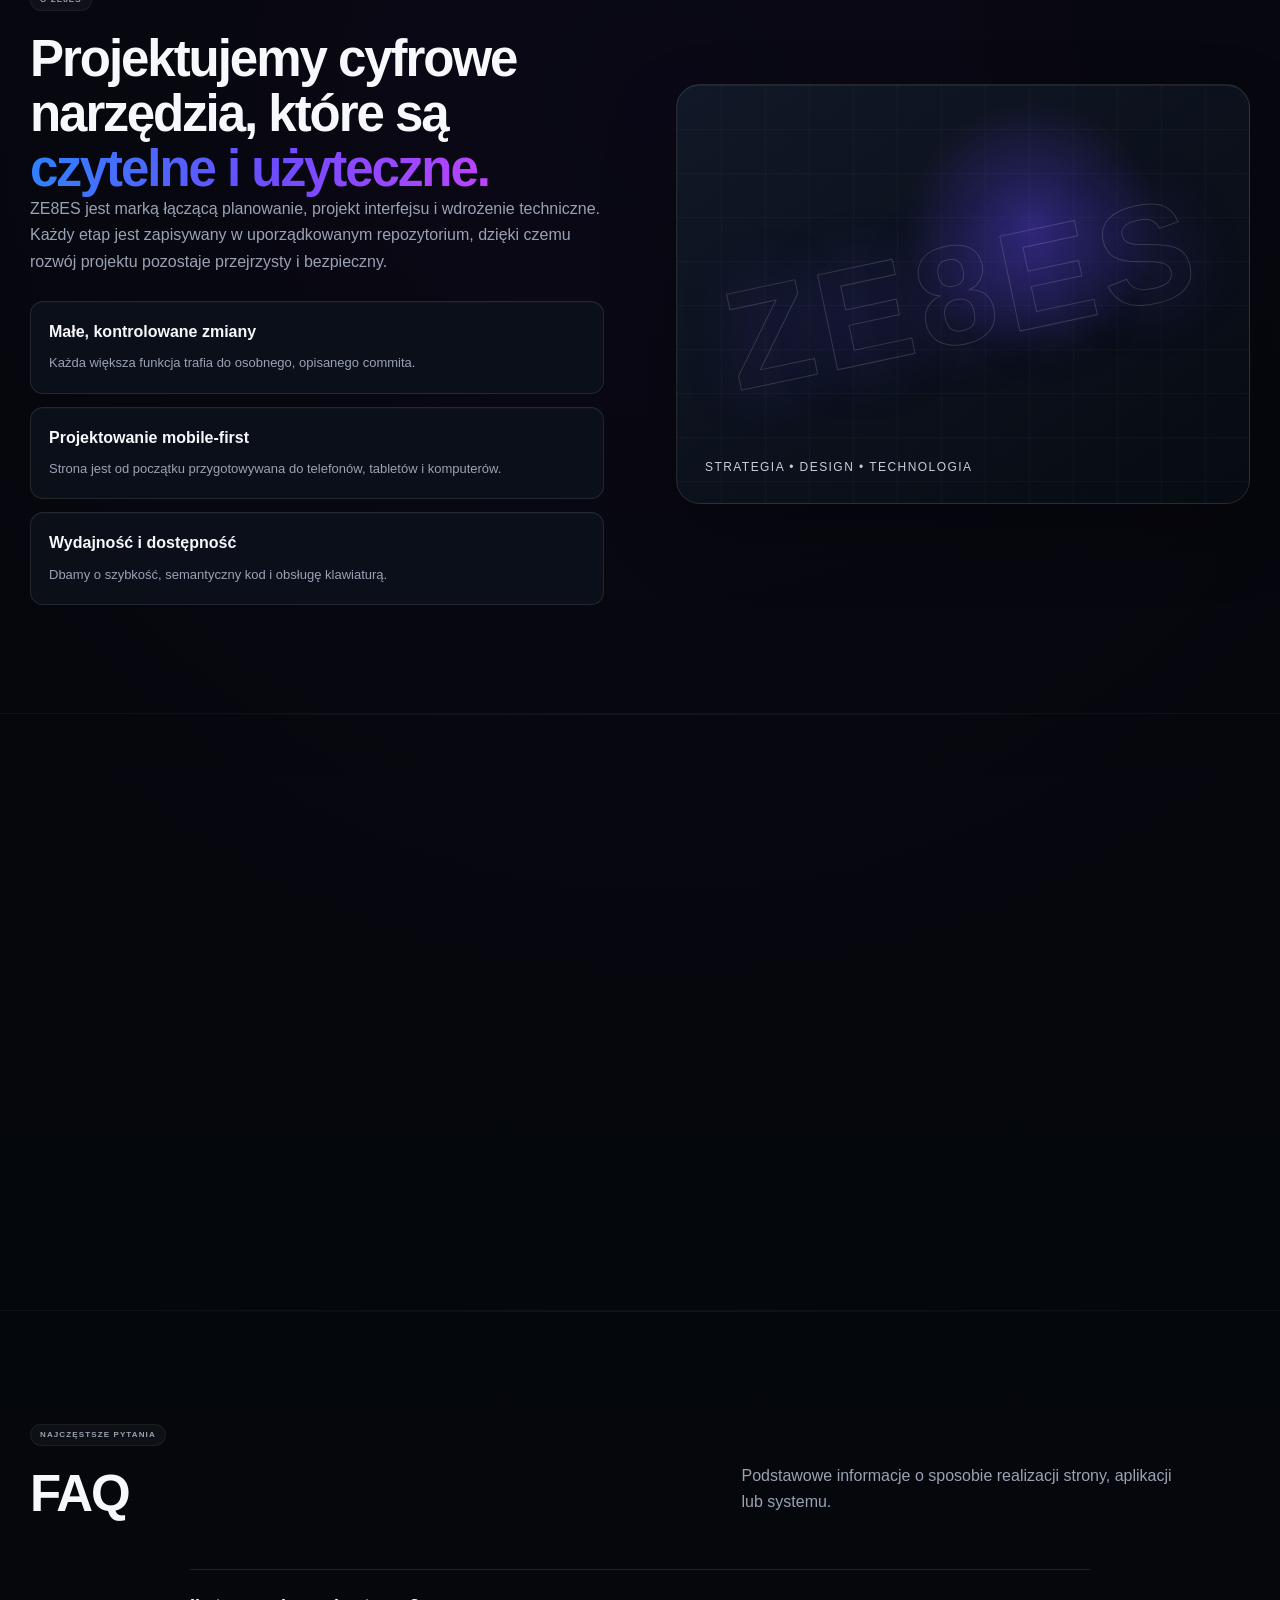
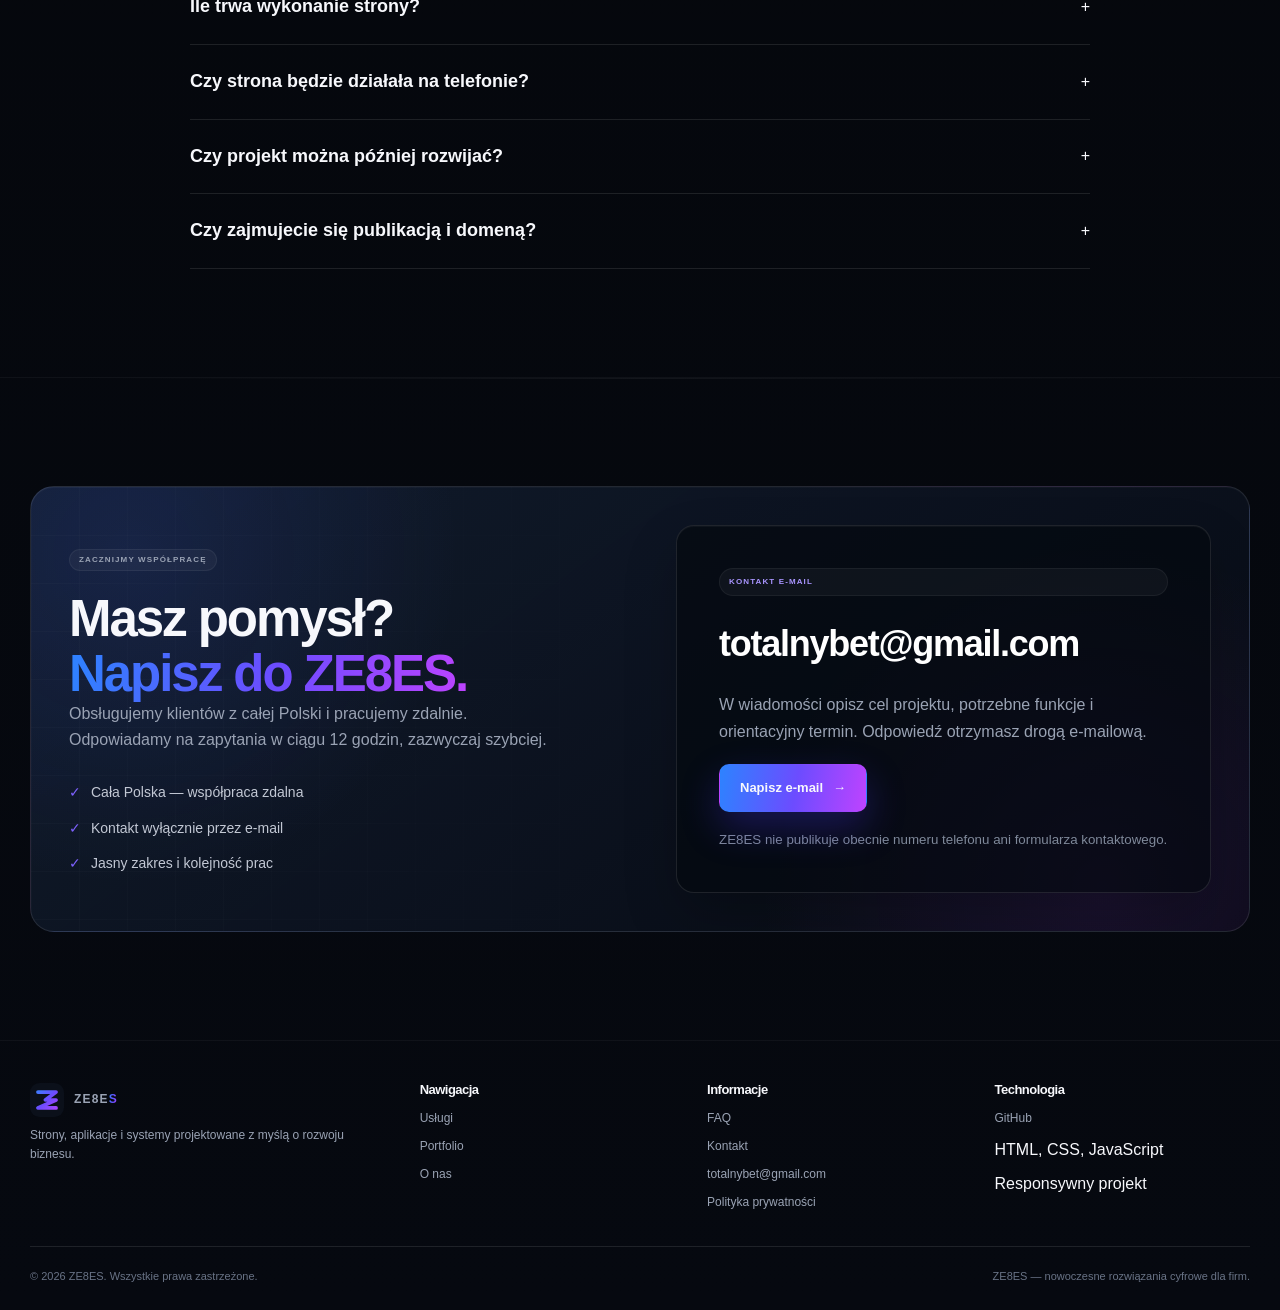
==== commit e3e355cb: "sales: add ecommerce service and strengthen portfolio contact" ====
--- a/index.html
+++ b/index.html
@@ -165,7 +165,7 @@
 
         <div class="services-grid">
           <article class="service-card reveal"><div class="service-icon" aria-hidden="true">◎</div><h3>Strony internetowe</h3><p>Nowoczesne, szybkie i responsywne strony, które budują zaufanie i prowadzą użytkownika do kontaktu.</p><a href="#kontakt">Dowiedz się więcej →</a></article>
-          <article class="service-card reveal"><div class="service-icon" aria-hidden="true">▯</div><h3>Aplikacje mobilne</h3><p>Aplikacje Android i iOS projektowane wokół potrzeb użytkowników oraz realnych celów biznesowych.</p><a href="#kontakt">Dowiedz się więcej →</a></article>
+          <article class="service-card reveal"><div class="service-icon" aria-hidden="true">▤</div><h3>Sklepy internetowe</h3><p>Sklepy dopasowane do oferty, z wygodnym procesem zakupowym, płatnościami i możliwością dalszego rozwoju.</p><a href="#kontakt">Dowiedz się więcej →</a></article>\n          <article class="service-card reveal"><div class="service-icon" aria-hidden="true">▯</div><h3>Aplikacje mobilne</h3><p>Aplikacje Android i iOS projektowane wokół potrzeb użytkowników oraz realnych celów biznesowych.</p><a href="#kontakt">Dowiedz się więcej →</a></article>
           <article class="service-card reveal"><div class="service-icon" aria-hidden="true">⚙</div><h3>Systemy i automatyzacje</h3><p>Panele, CRM-y i integracje, które porządkują procesy i ograniczają powtarzalną pracę.</p><a href="#kontakt">Dowiedz się więcej →</a></article>
           <article class="service-card reveal"><div class="service-icon" aria-hidden="true">✦</div><h3>AI dla biznesu</h3><p>Asystenci, generowanie treści i inteligentna obsługa klienta dopasowana do firmy.</p><a href="#kontakt">Dowiedz się więcej →</a></article>
           <article class="service-card reveal"><div class="service-icon" aria-hidden="true">◁</div><h3>Marketing cyfrowy</h3><p>SEO, analityka i kampanie, które zwiększają widoczność oraz pomagają docierać do klientów.</p><a href="#kontakt">Dowiedz się więcej →</a></article>
@@ -192,7 +192,7 @@
           <div class="portfolio-heading"><div><p class="kicker">Wybrane realizacje</p><h2>Zobacz nasze projekty.</h2></div><div class="carousel-controls"><button type="button" data-carousel="prev" aria-label="Poprzedni projekt">←</button><button type="button" data-carousel="next" aria-label="Następny projekt">→</button></div></div>
           <div class="carousel" tabindex="0" aria-roledescription="karuzela" aria-label="Realizacje i koncepcje ZE8ES — użyj strzałek lewo i prawo">
             <div class="carousel-track">
-              <article class="project-card project-card-real" tabindex="-1" aria-label="Legnicki Rynek — zrealizowany portal lokalny"><div class="project-copy"><small>Realizacja • portal lokalny</small><h3>Legnicki Rynek</h3><p>Responsywny portal lokalnych ogłoszeń, wydarzeń i usług dla Legnicy oraz okolic.</p><div class="project-links"><a href="https://github.com/totalnybet-create/Legnicki-Rynek-" target="_blank" rel="noopener noreferrer">Repozytorium ↗</a></div></div></article>
+              <article class="project-card project-card-real" tabindex="-1" aria-label="Legnicki Rynek — zrealizowany portal lokalny"><div class="project-copy"><small>Realizacja • portal lokalny</small><h3>Legnicki Rynek</h3><p>Responsywny portal ogłoszeń, wydarzeń i usług. Wykonaliśmy strukturę serwisu, formularze, wyszukiwarkę, filtry, kategorie, wersję mobilną i zaplecze funkcjonalne.</p><div class="project-links"><a href="https://legnicki-rynek.totalnybet.chatgpt.site/" target="_blank" rel="noopener noreferrer">Otwórz działający portal ↗</a></div></div></article>
               <article class="project-card project-card-real" tabindex="-1" aria-label="Giełda Staroci — zrealizowany serwis o antykach"><div class="project-copy"><small>Realizacja • serwis tematyczny</small><h3>Giełda Staroci</h3><p>Serwis treściowy poświęcony antykom, kolekcjonerstwu, historii przedmiotów i renowacji.</p><div class="project-links"><a href="https://www.gielda-staroci.com/" target="_blank" rel="noopener noreferrer">Otwórz stronę ↗</a><a class="project-link-secondary" href="https://github.com/totalnybet-create/GIELDA-STAROCI" target="_blank" rel="noopener noreferrer">Repozytorium</a></div></div></article>
               <article class="project-card project-card-concept" tabindex="-1" aria-label="North Store — demonstracyjna koncepcja sklepu internetowego"><div class="project-copy"><small>Koncepcja • e-commerce</small><h3>North Store</h3><p>Demonstracyjna koncepcja szybkiego sklepu internetowego z prostym procesem zakupowym.</p><div class="project-links"><a href="#kontakt">Zobacz zakres</a></div></div></article>
             </div>
@@ -230,7 +230,7 @@
           <div class="contact-copy reveal">
             <p class="kicker">Zacznijmy współpracę</p>
             <h2 id="contact-title">Masz pomysł?<br><span class="gradient-text">Napisz do ZE8ES.</span></h2>
-            <p>Obsługujemy klientów z całej Polski i pracujemy zdalnie. Obecnie przyjmujemy zapytania wyłącznie przez e-mail.</p>
+            <p>Obsługujemy klientów z całej Polski i pracujemy zdalnie. Odpowiadamy na zapytania w ciągu 12 godzin, zazwyczaj szybciej.</p>
             <div class="contact-list">
               <span data-business-detail><i aria-hidden="true">✓</i> Cała Polska — współpraca zdalna</span>
               <span data-business-detail><i aria-hidden="true">✓</i> Kontakt wyłącznie przez e-mail</span>
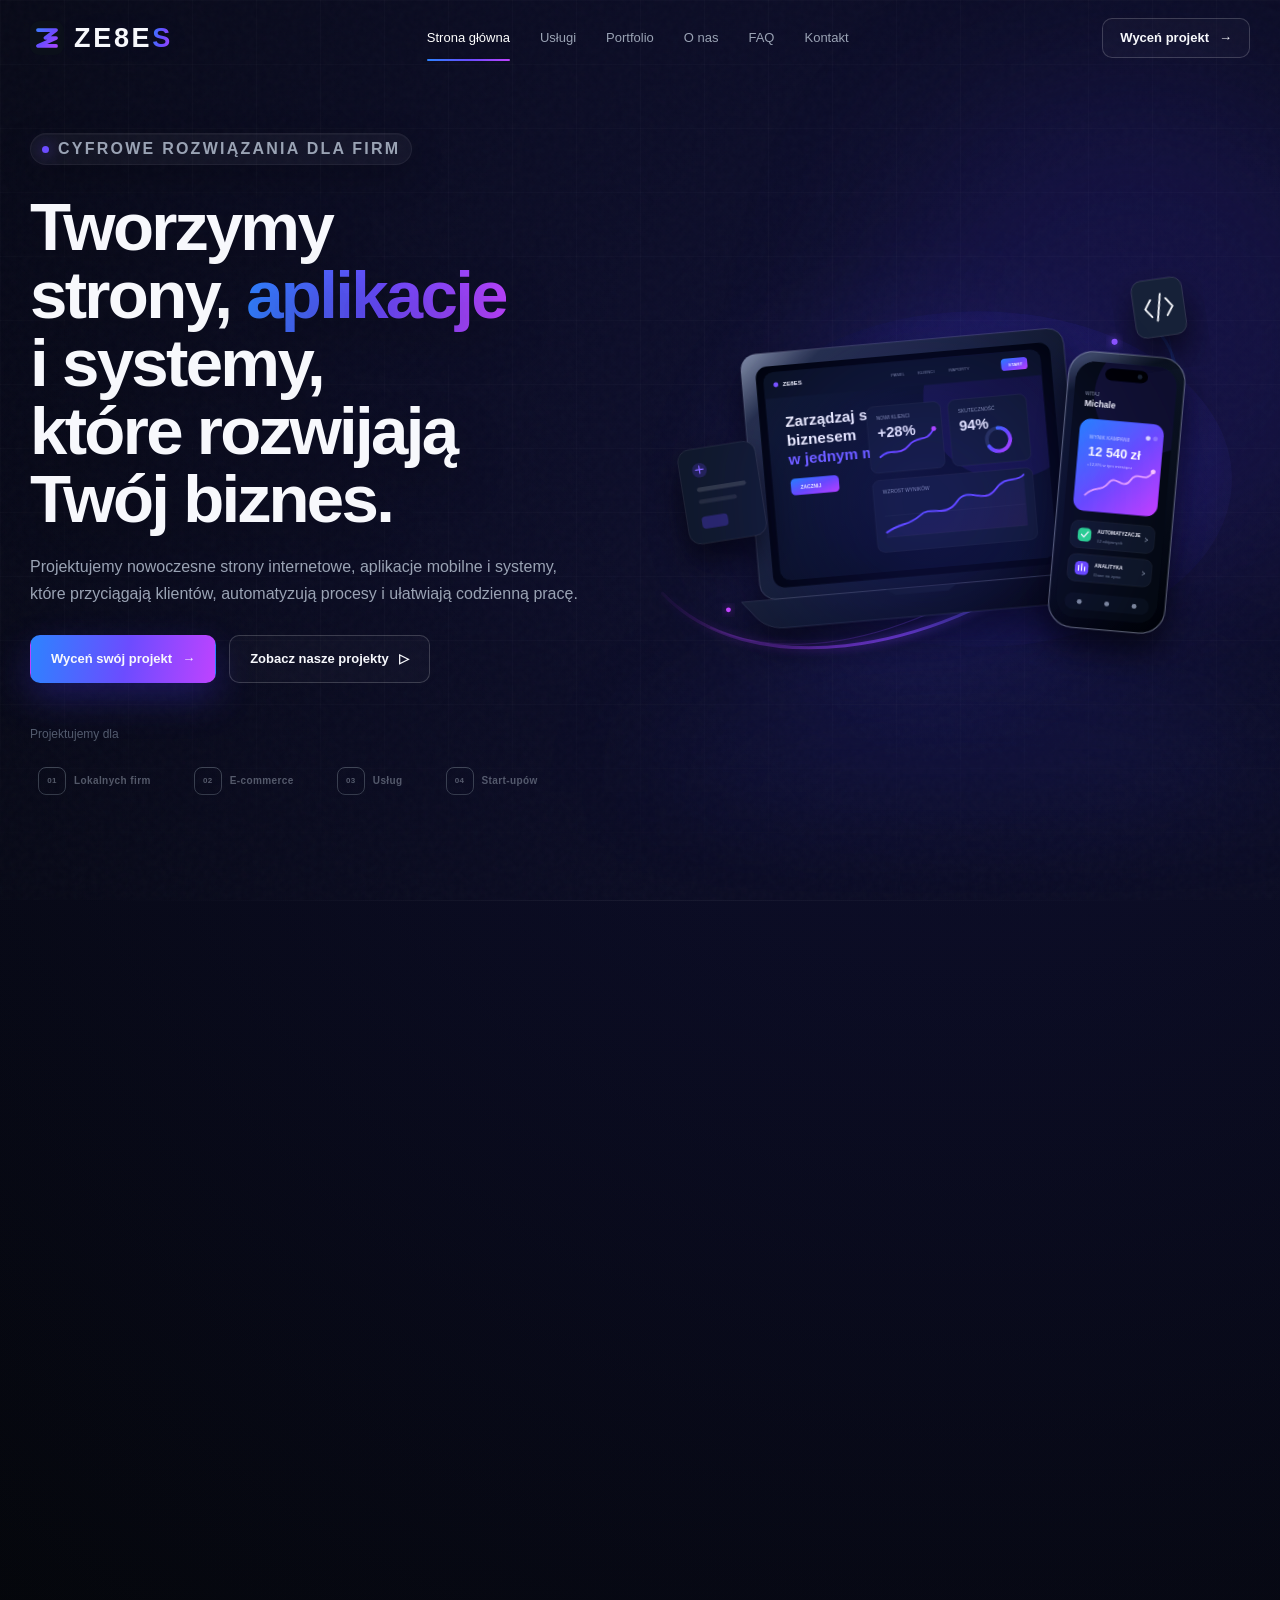
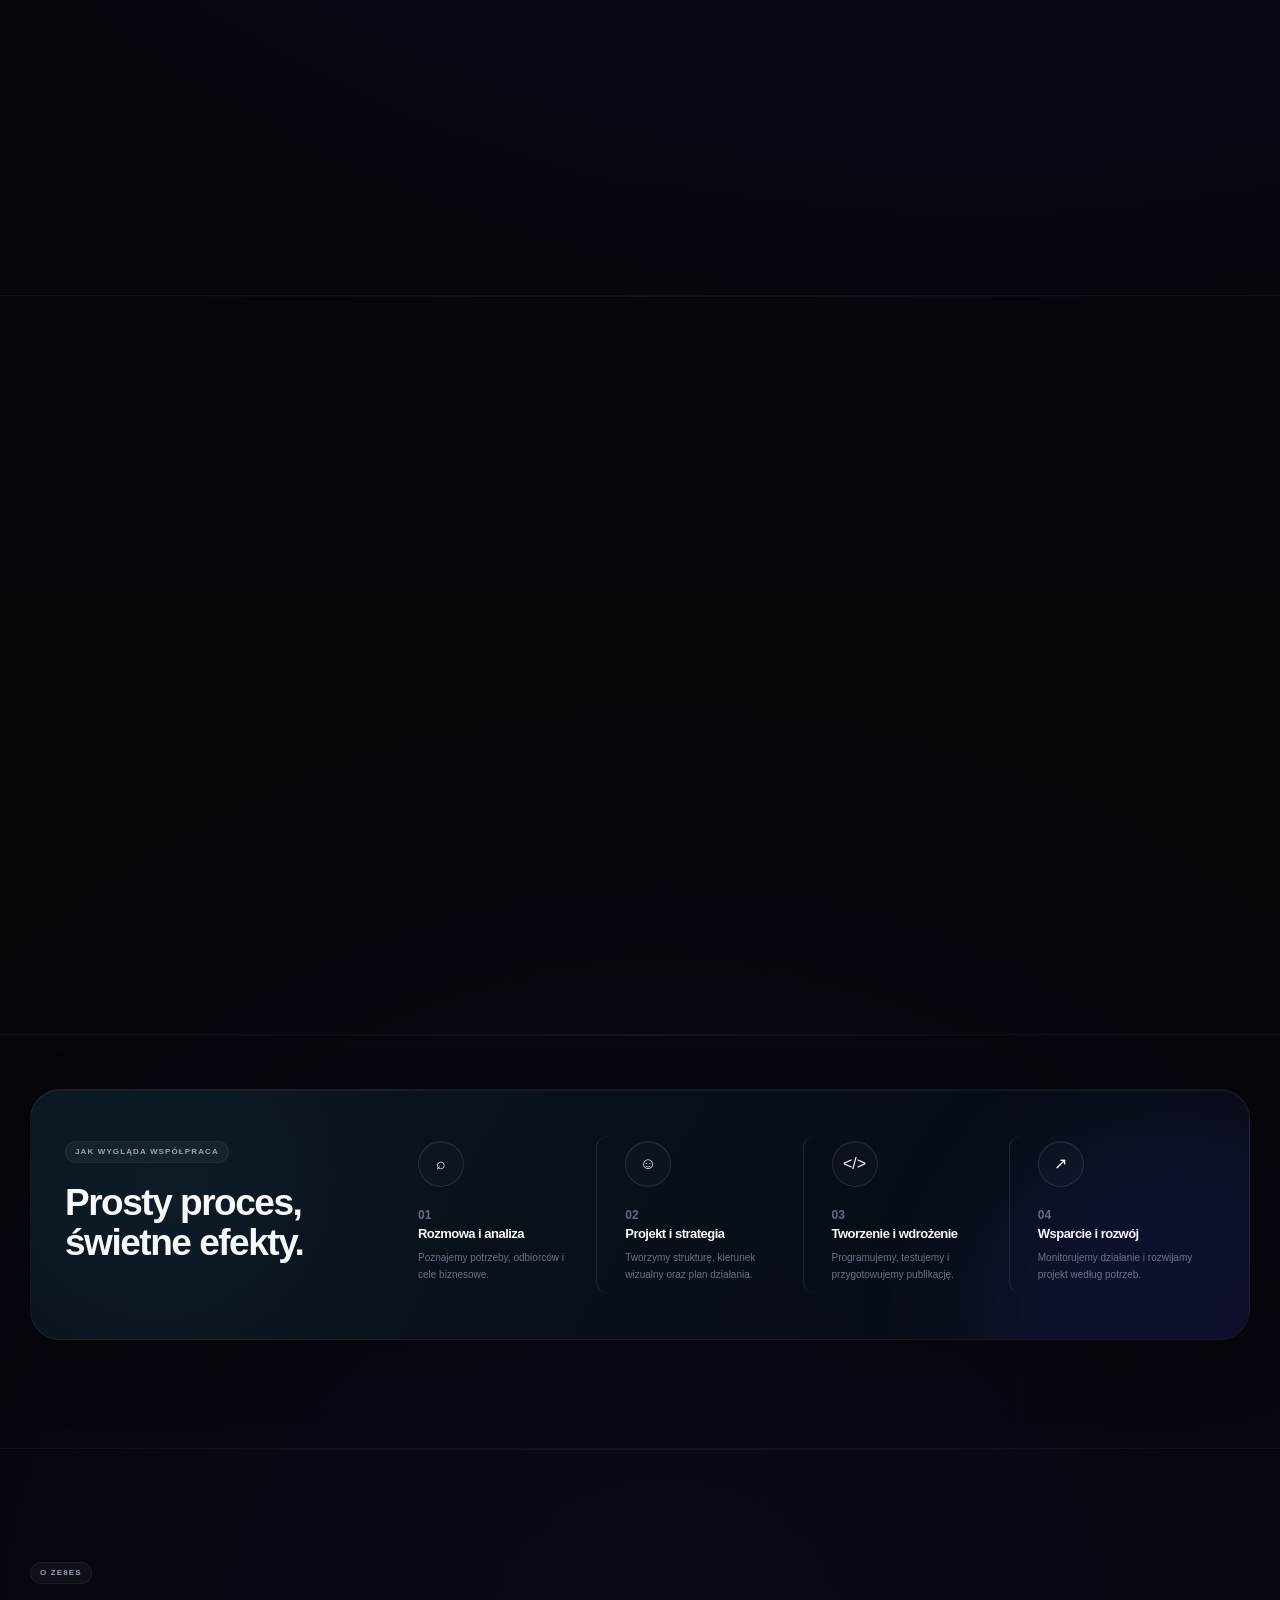
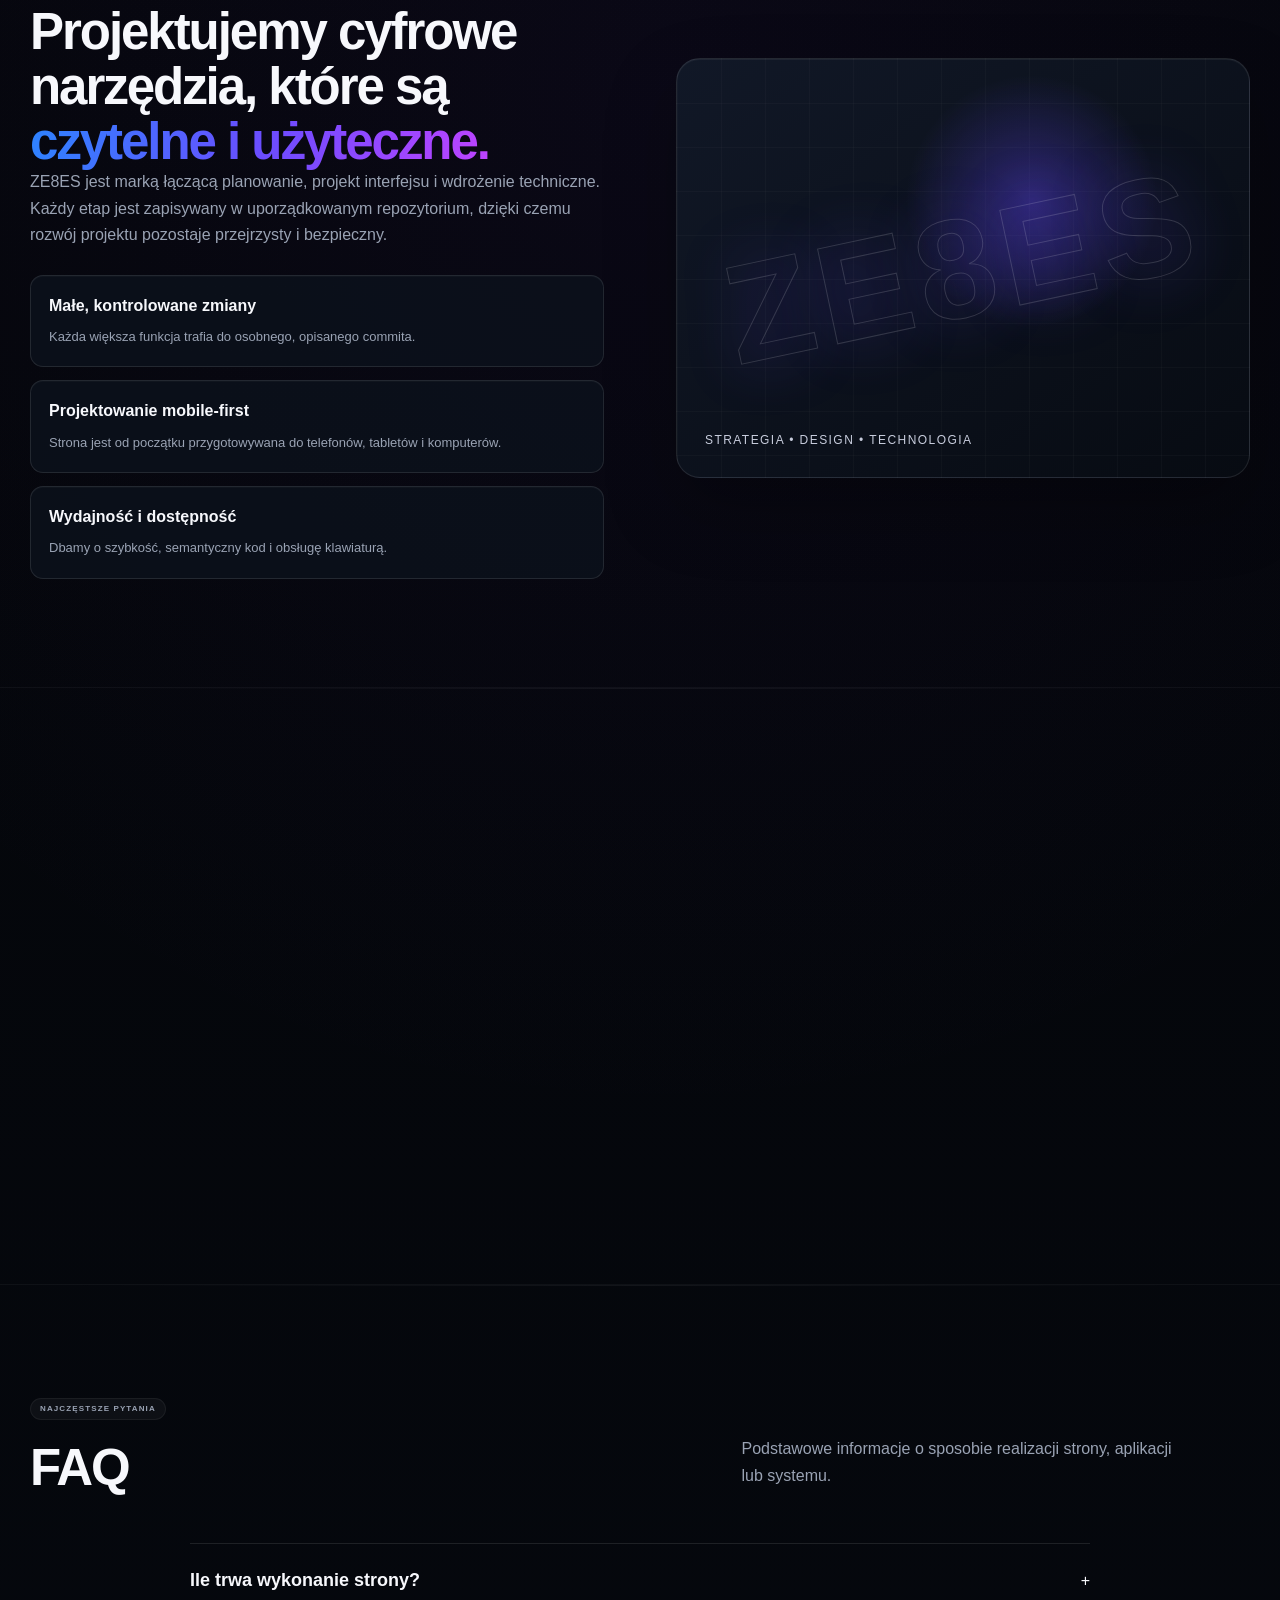
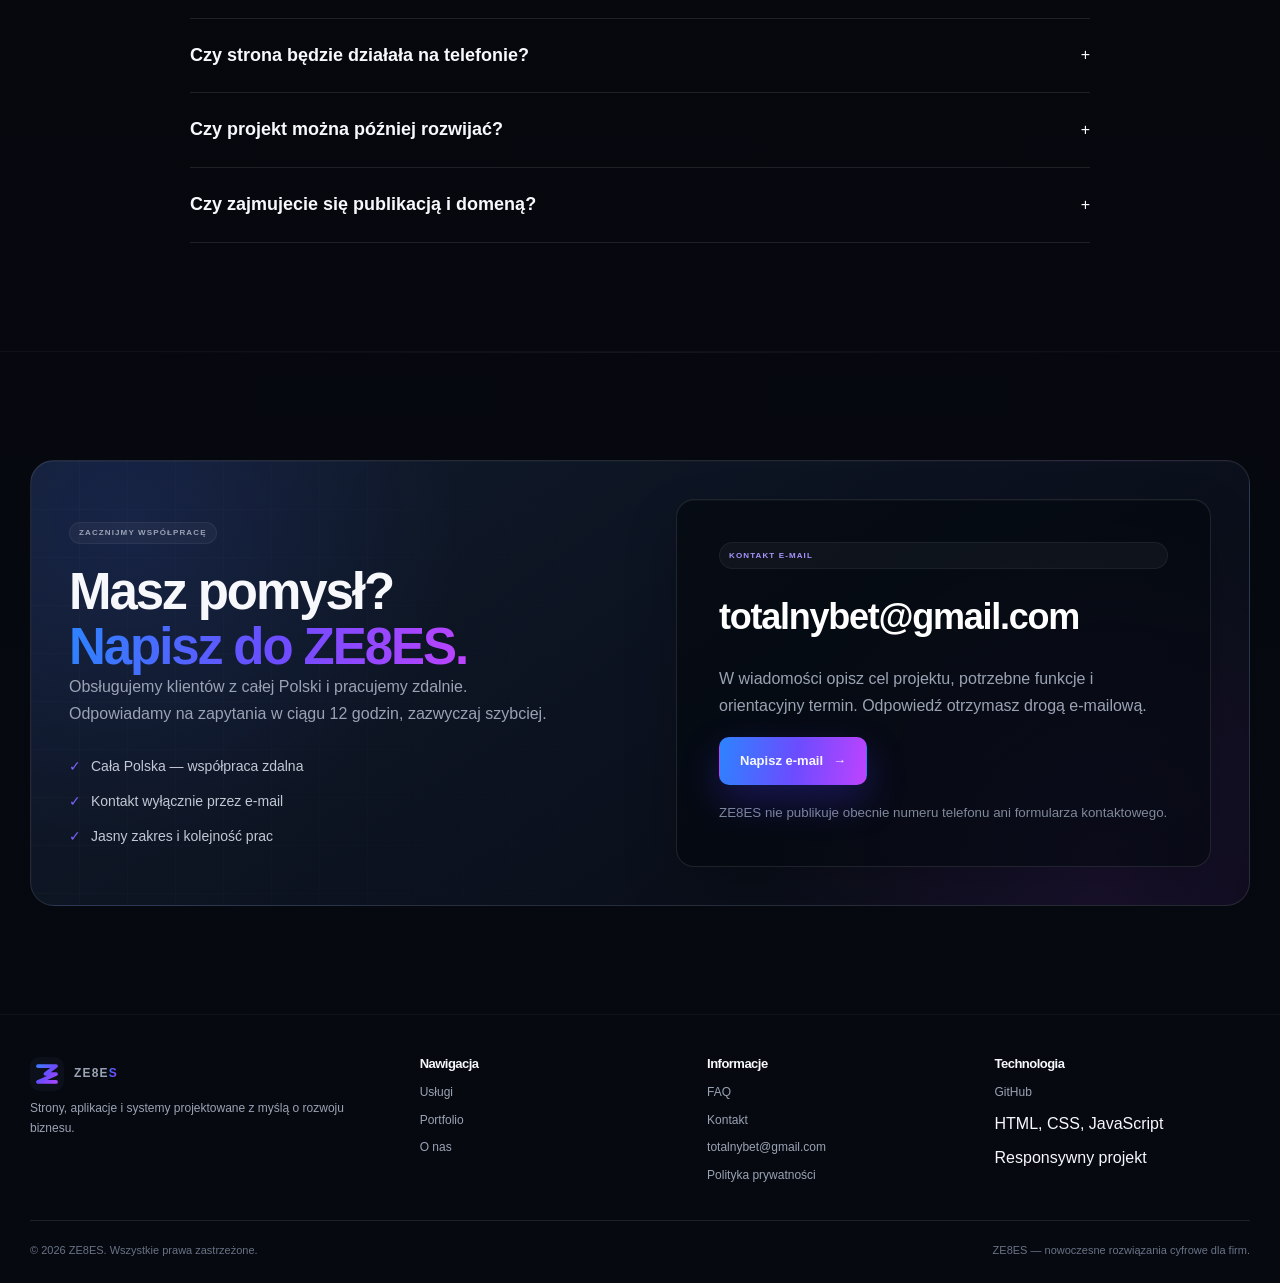
==== commit 5f0e5127: "fix: normalize social metadata markup" ====
--- a/index.html
+++ b/index.html
@@ -10,7 +10,13 @@
   <meta property="og:type" content="website">
   <meta property="og:locale" content="pl_PL">
   <meta property="og:title" content="ZE8ES — strony, aplikacje i systemy dla firm">
-  <meta property="og:description" content="Cyfrowe rozwiązania, które pomagają rozwijać biznes.">\n  <meta property="og:image" content="https://ze8es.run.place/assets/hero-visual.svg">\n  <meta property="og:image:alt" content="Wizualizacja rozwiązań cyfrowych ZE8ES">\n  <meta name="twitter:card" content="summary_large_image">\n  <meta name="twitter:title" content="ZE8ES — strony, aplikacje i systemy dla firm">\n  <meta name="twitter:description" content="Cyfrowe rozwiązania, które pomagają rozwijać biznes.">\n  <meta name="twitter:image" content="https://ze8es.run.place/assets/hero-visual.svg">
+  <meta property="og:description" content="Cyfrowe rozwiązania, które pomagają rozwijać biznes.">
+  <meta property="og:image" content="https://ze8es.run.place/assets/hero-visual.svg">
+  <meta property="og:image:alt" content="Wizualizacja rozwiązań cyfrowych ZE8ES">
+  <meta name="twitter:card" content="summary_large_image">
+  <meta name="twitter:title" content="ZE8ES — strony, aplikacje i systemy dla firm">
+  <meta name="twitter:description" content="Cyfrowe rozwiązania, które pomagają rozwijać biznes.">
+  <meta name="twitter:image" content="https://ze8es.run.place/assets/hero-visual.svg">
   <link rel="canonical" href="https://ze8es.run.place/">
   <meta property="og:url" content="https://ze8es.run.place/">
   <title>ZE8ES — strony, aplikacje i systemy dla firm</title>
@@ -165,7 +171,8 @@
 
         <div class="services-grid">
           <article class="service-card reveal"><div class="service-icon" aria-hidden="true">◎</div><h3>Strony internetowe</h3><p>Nowoczesne, szybkie i responsywne strony, które budują zaufanie i prowadzą użytkownika do kontaktu.</p><a href="#kontakt">Dowiedz się więcej →</a></article>
-          <article class="service-card reveal"><div class="service-icon" aria-hidden="true">▤</div><h3>Sklepy internetowe</h3><p>Sklepy dopasowane do oferty, z wygodnym procesem zakupowym, płatnościami i możliwością dalszego rozwoju.</p><a href="#kontakt">Dowiedz się więcej →</a></article>\n          <article class="service-card reveal"><div class="service-icon" aria-hidden="true">▯</div><h3>Aplikacje mobilne</h3><p>Aplikacje Android i iOS projektowane wokół potrzeb użytkowników oraz realnych celów biznesowych.</p><a href="#kontakt">Dowiedz się więcej →</a></article>
+          <article class="service-card reveal"><div class="service-icon" aria-hidden="true">▤</div><h3>Sklepy internetowe</h3><p>Sklepy dopasowane do oferty, z wygodnym procesem zakupowym, płatnościami i możliwością dalszego rozwoju.</p><a href="#kontakt">Dowiedz się więcej →</a></article>
+          <article class="service-card reveal"><div class="service-icon" aria-hidden="true">▯</div><h3>Aplikacje mobilne</h3><p>Aplikacje Android i iOS projektowane wokół potrzeb użytkowników oraz realnych celów biznesowych.</p><a href="#kontakt">Dowiedz się więcej →</a></article>
           <article class="service-card reveal"><div class="service-icon" aria-hidden="true">⚙</div><h3>Systemy i automatyzacje</h3><p>Panele, CRM-y i integracje, które porządkują procesy i ograniczają powtarzalną pracę.</p><a href="#kontakt">Dowiedz się więcej →</a></article>
           <article class="service-card reveal"><div class="service-icon" aria-hidden="true">✦</div><h3>AI dla biznesu</h3><p>Asystenci, generowanie treści i inteligentna obsługa klienta dopasowana do firmy.</p><a href="#kontakt">Dowiedz się więcej →</a></article>
           <article class="service-card reveal"><div class="service-icon" aria-hidden="true">◁</div><h3>Marketing cyfrowy</h3><p>SEO, analityka i kampanie, które zwiększają widoczność oraz pomagają docierać do klientów.</p><a href="#kontakt">Dowiedz się więcej →</a></article>
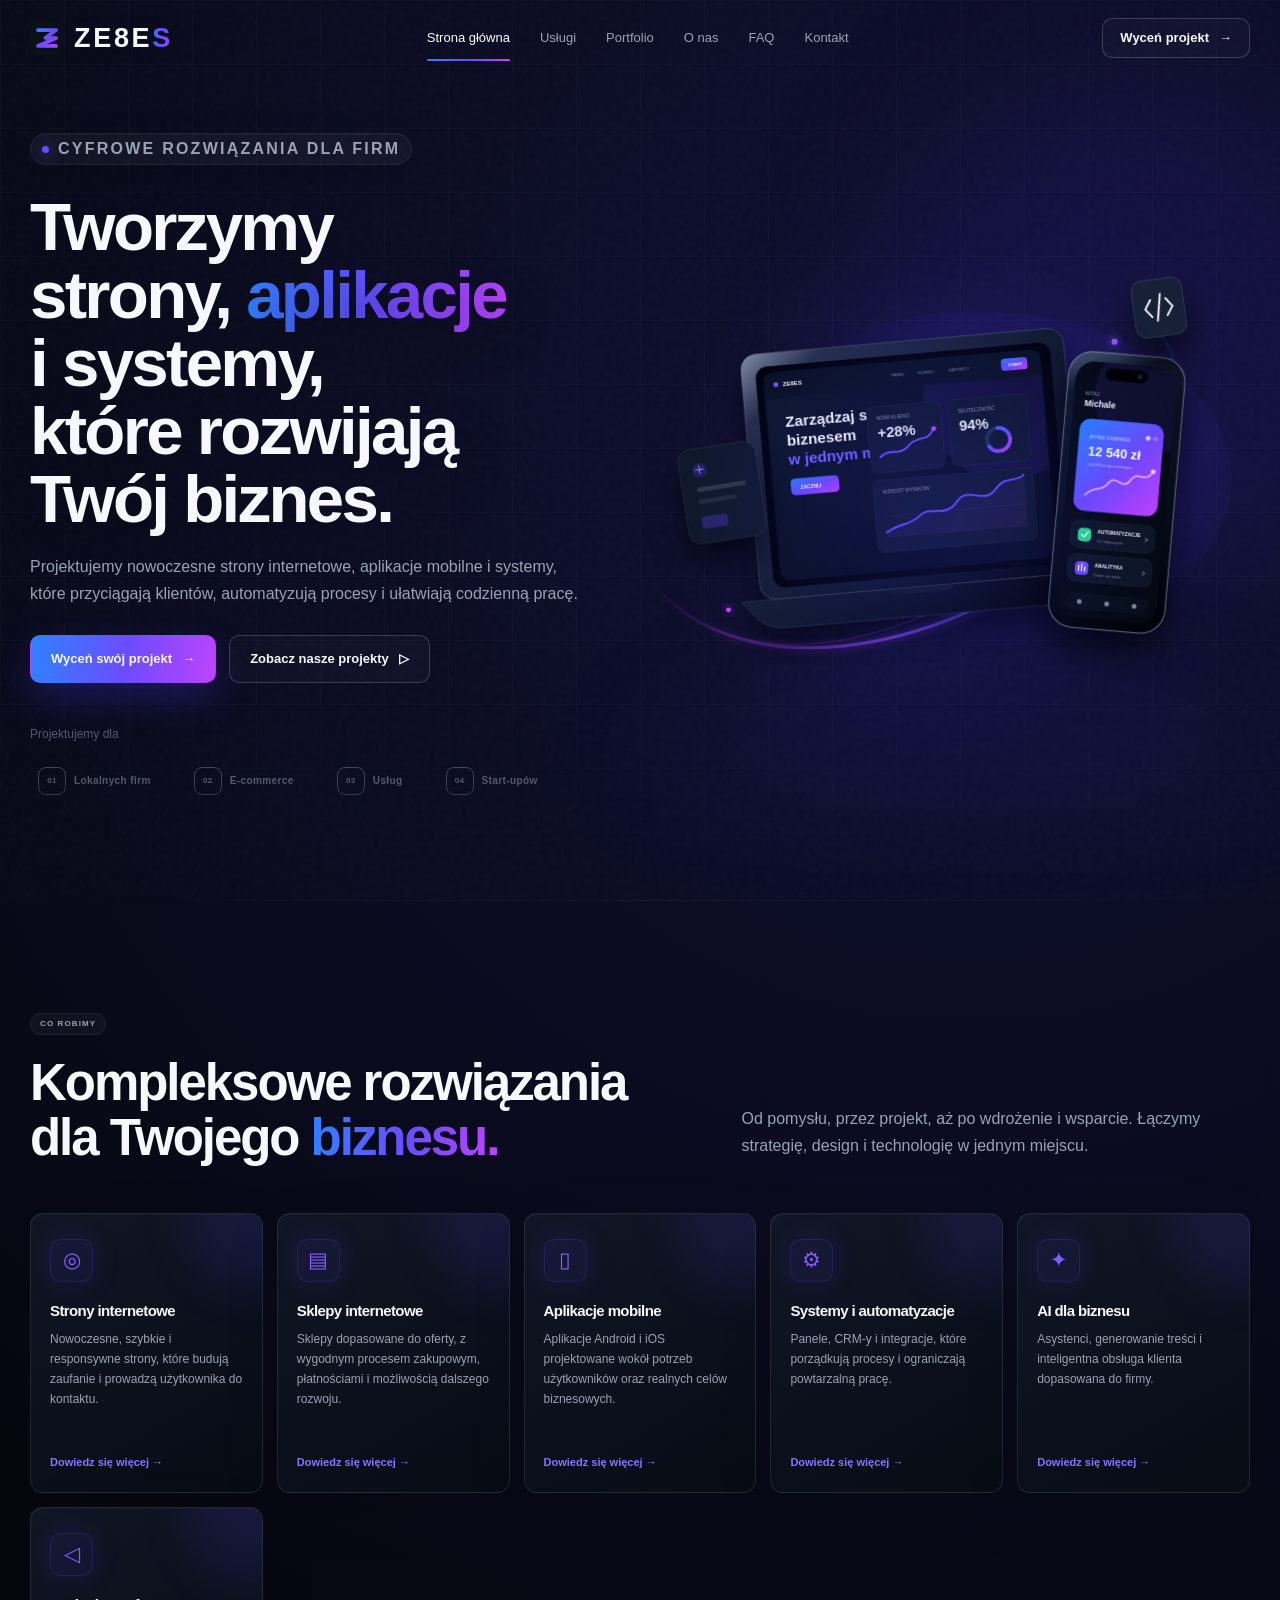
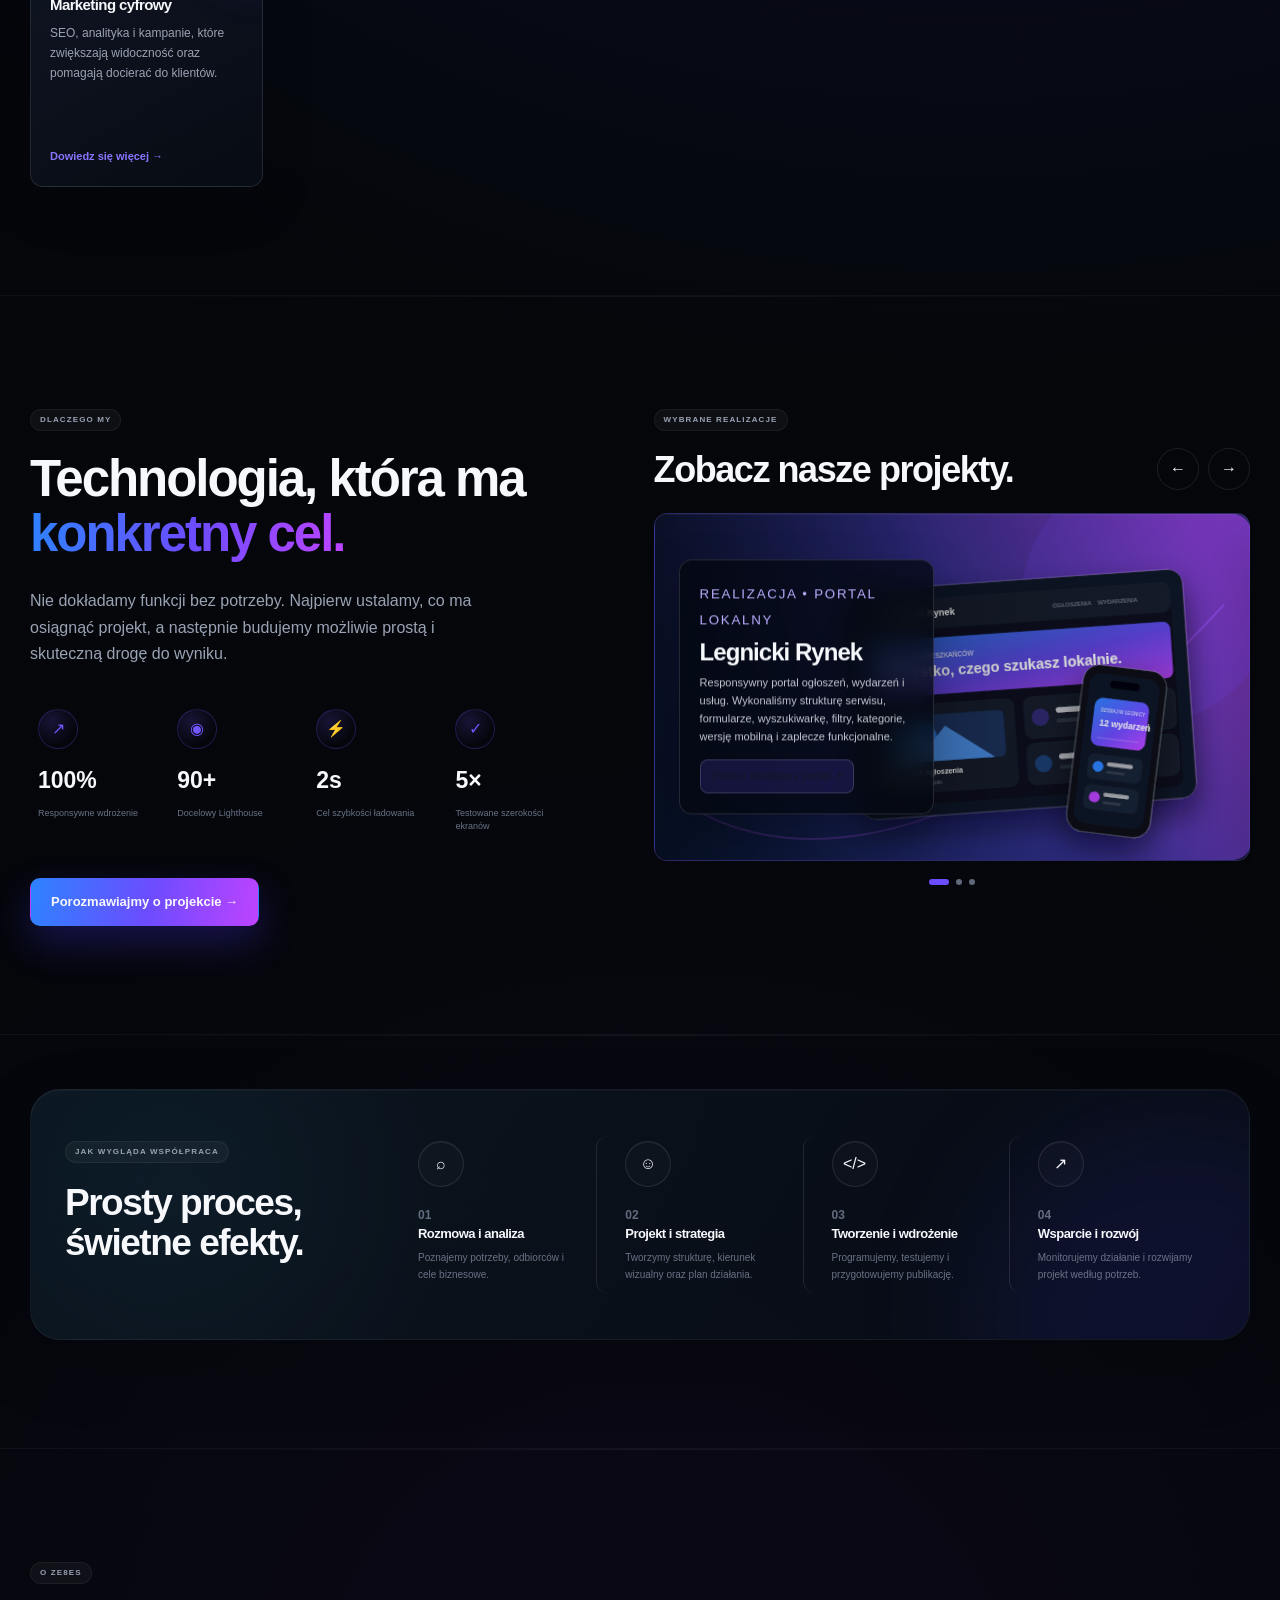
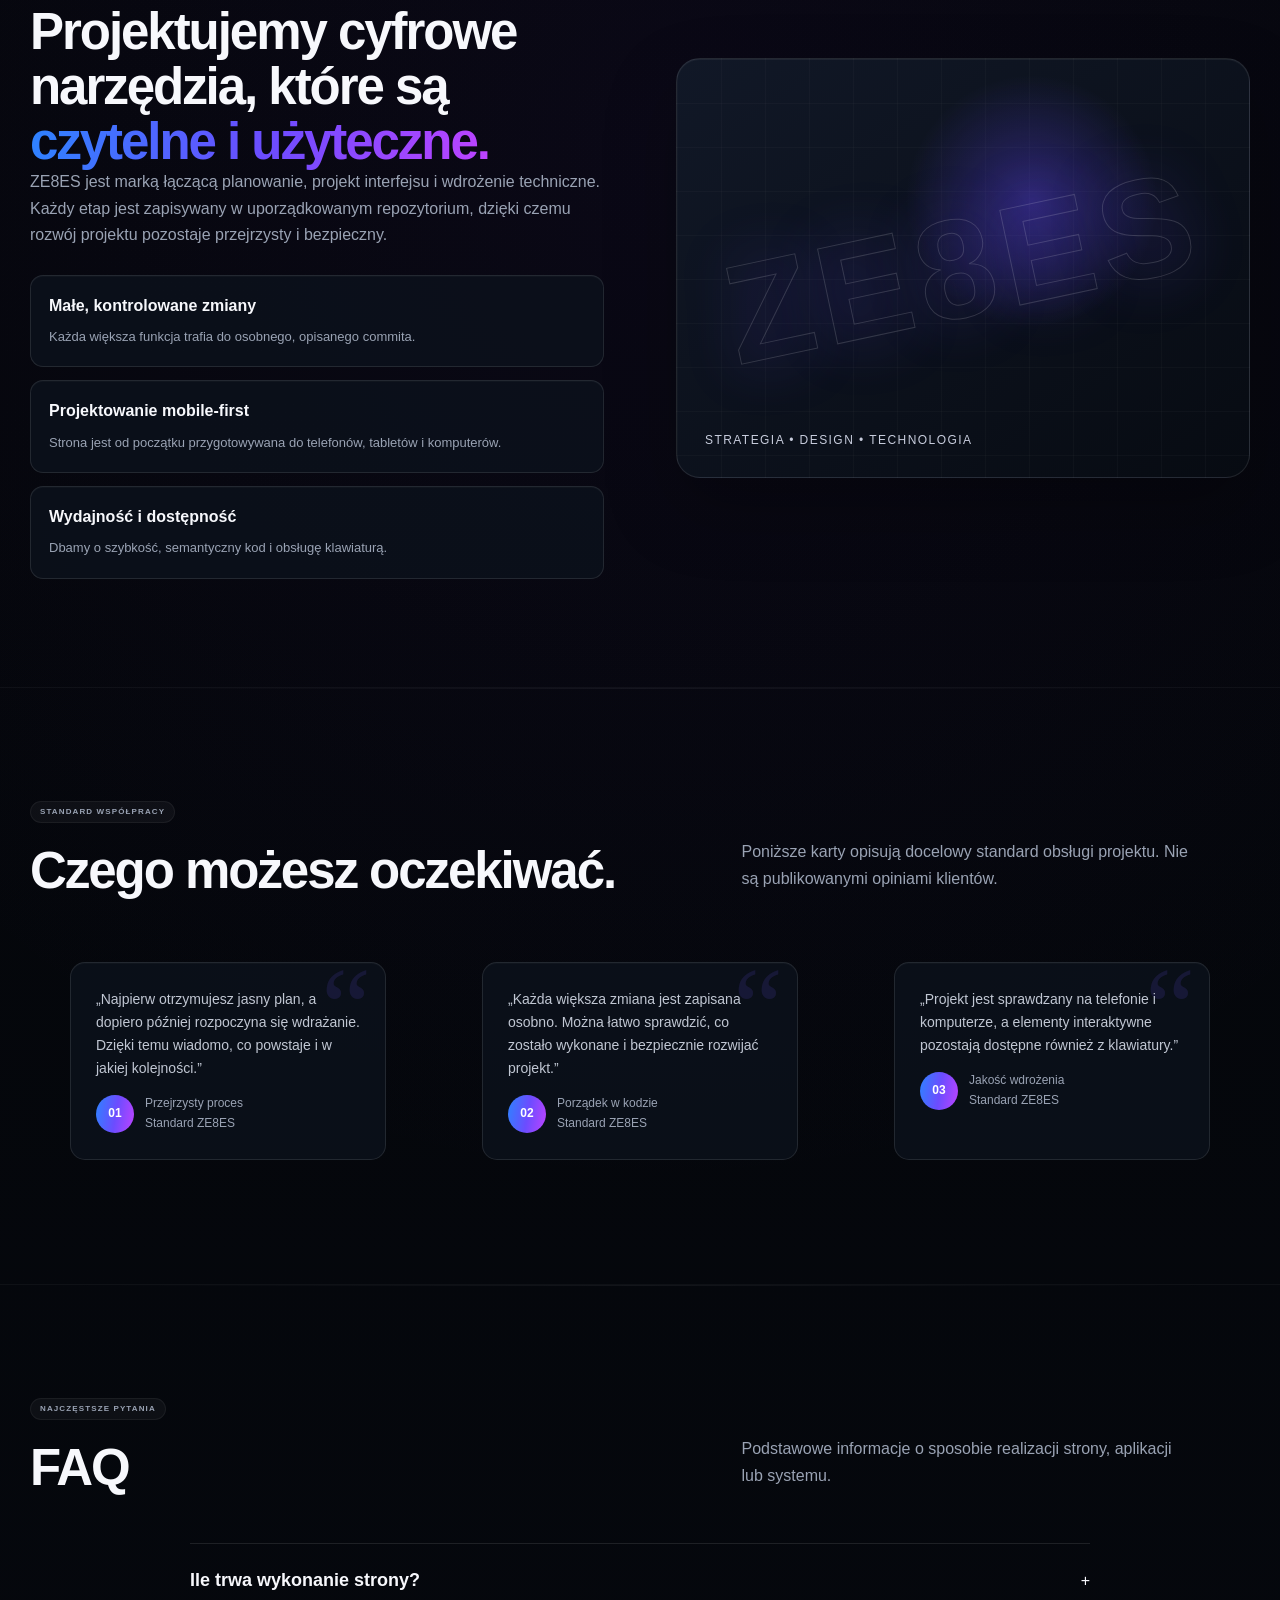
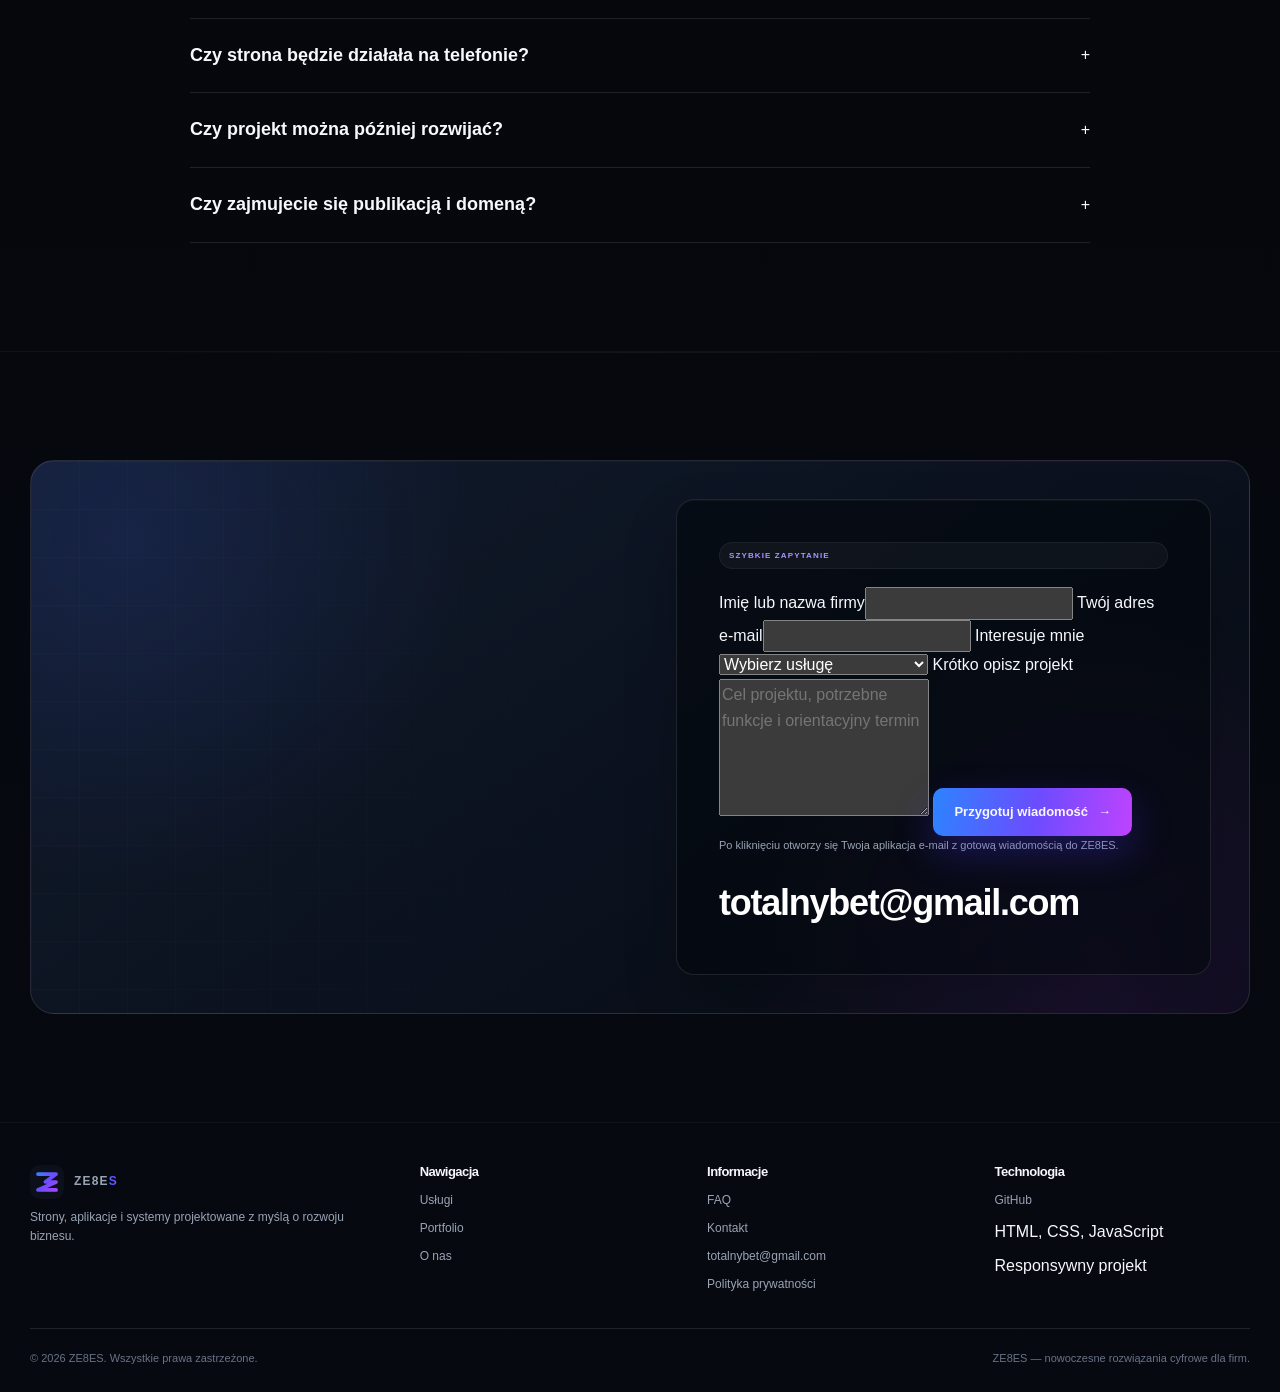
==== commit 8433ad27: "sales: add contact inquiry form" ====
--- a/index.html
+++ b/index.html
@@ -245,12 +245,17 @@
             </div>
           </div>
 
-          <aside class="contact-direct reveal" aria-label="Bezpośredni kontakt e-mail">
-            <p class="kicker">Kontakt e-mail</p>
-            <a class="contact-email" href="mailto:totalnybet@gmail.com">totalnybet@gmail.com</a>
-            <p>W wiadomości opisz cel projektu, potrzebne funkcje i orientacyjny termin. Odpowiedź otrzymasz drogą e-mailową.</p>
-            <a class="btn btn-primary" href="mailto:totalnybet@gmail.com?subject=Zapytanie%20o%20projekt%20ZE8ES">Napisz e-mail <span aria-hidden="true">→</span></a>
-            <small>ZE8ES nie publikuje obecnie numeru telefonu ani formularza kontaktowego.</small>
+          <aside class="contact-direct reveal" aria-label="Formularz kontaktowy">
+            <p class="kicker">Szybkie zapytanie</p>
+            <form class="contact-form" id="contact-form">
+              <label>Imię lub nazwa firmy<input type="text" name="name" autocomplete="name" required></label>
+              <label>Twój adres e-mail<input type="email" name="email" autocomplete="email" required></label>
+              <label>Interesuje mnie<select name="service" required><option value="">Wybierz usługę</option><option>Strona internetowa</option><option>Sklep internetowy</option><option>Aplikacja</option><option>System lub automatyzacja</option><option>AI dla biznesu</option><option>SEO i marketing</option><option>Inny projekt</option></select></label>
+              <label>Krótko opisz projekt<textarea name="message" rows="5" required placeholder="Cel projektu, potrzebne funkcje i orientacyjny termin"></textarea></label>
+              <button class="btn btn-primary" type="submit">Przygotuj wiadomość <span aria-hidden="true">→</span></button>
+              <p class="form-note" id="form-note">Po kliknięciu otworzy się Twoja aplikacja e-mail z gotową wiadomością do ZE8ES.</p>
+            </form>
+            <a class="contact-email contact-email-small" href="mailto:totalnybet@gmail.com">totalnybet@gmail.com</a>
           </aside>
         </div>
       </div>
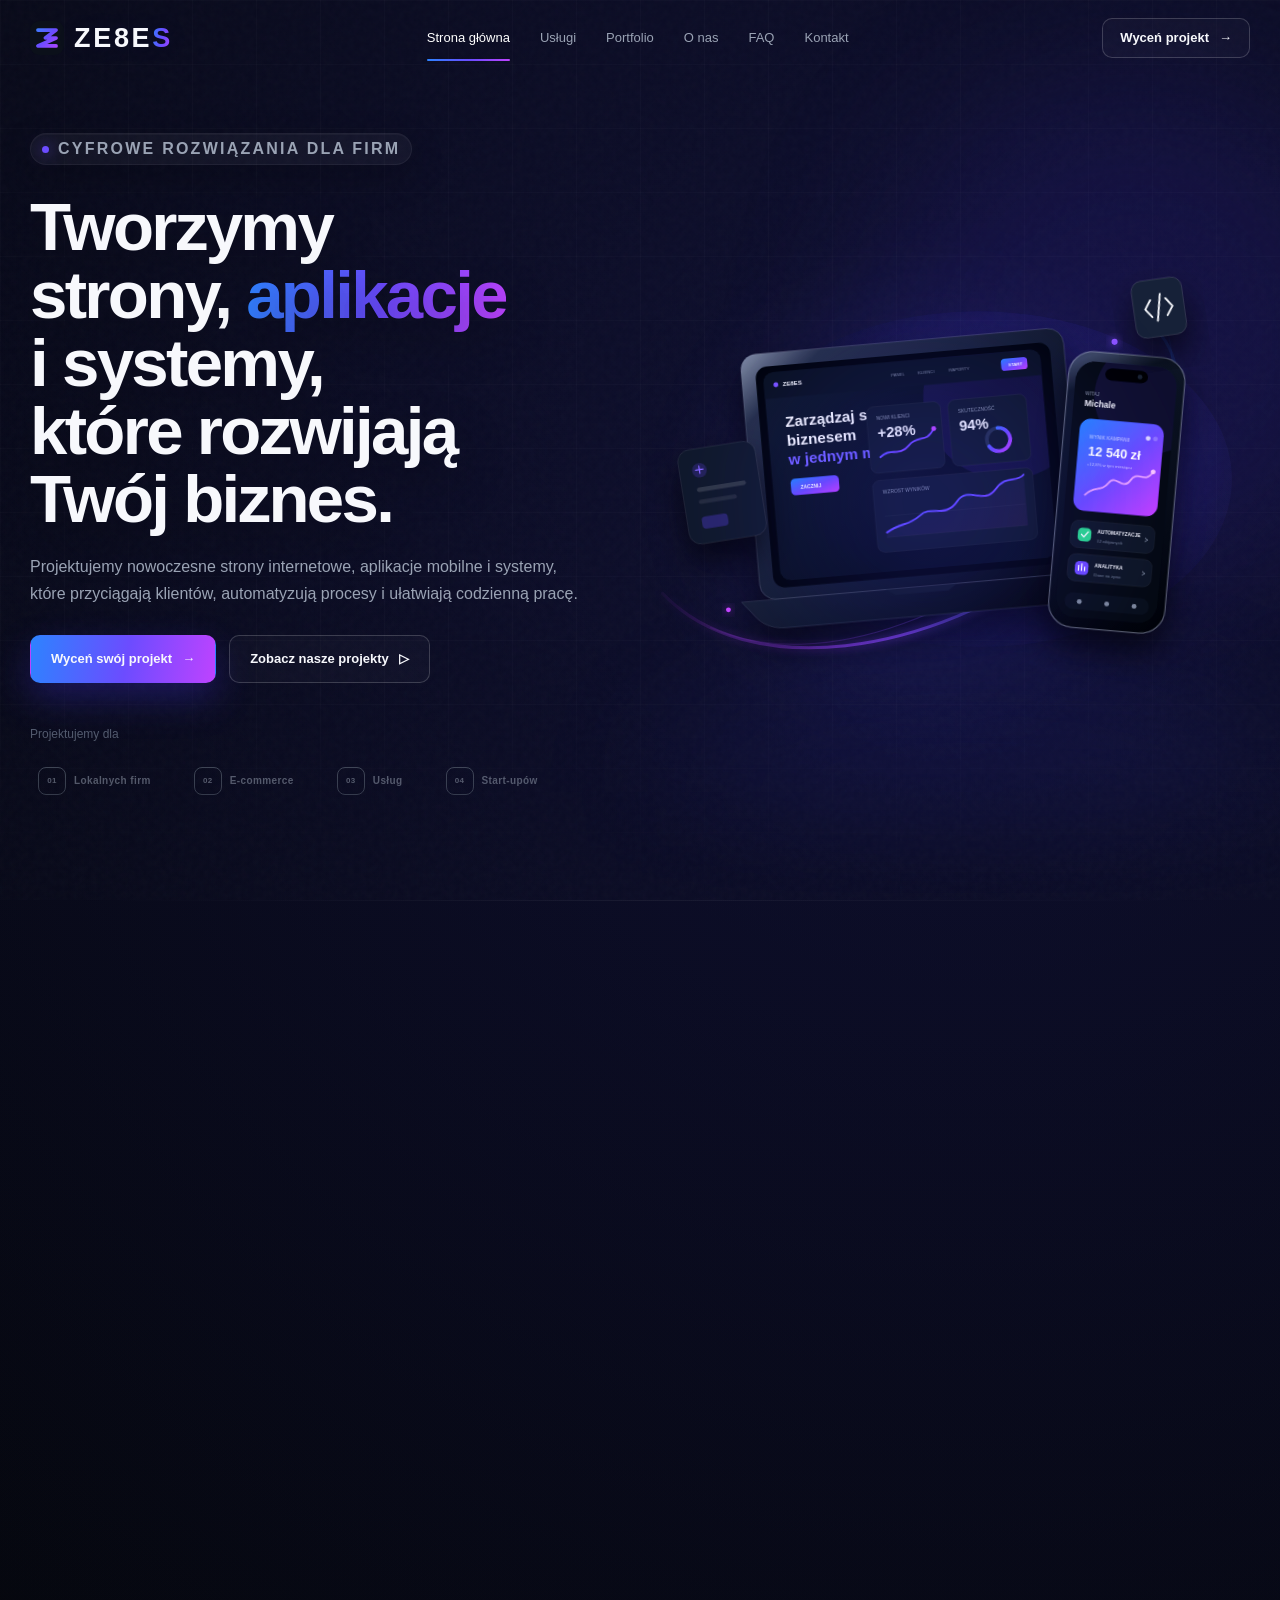
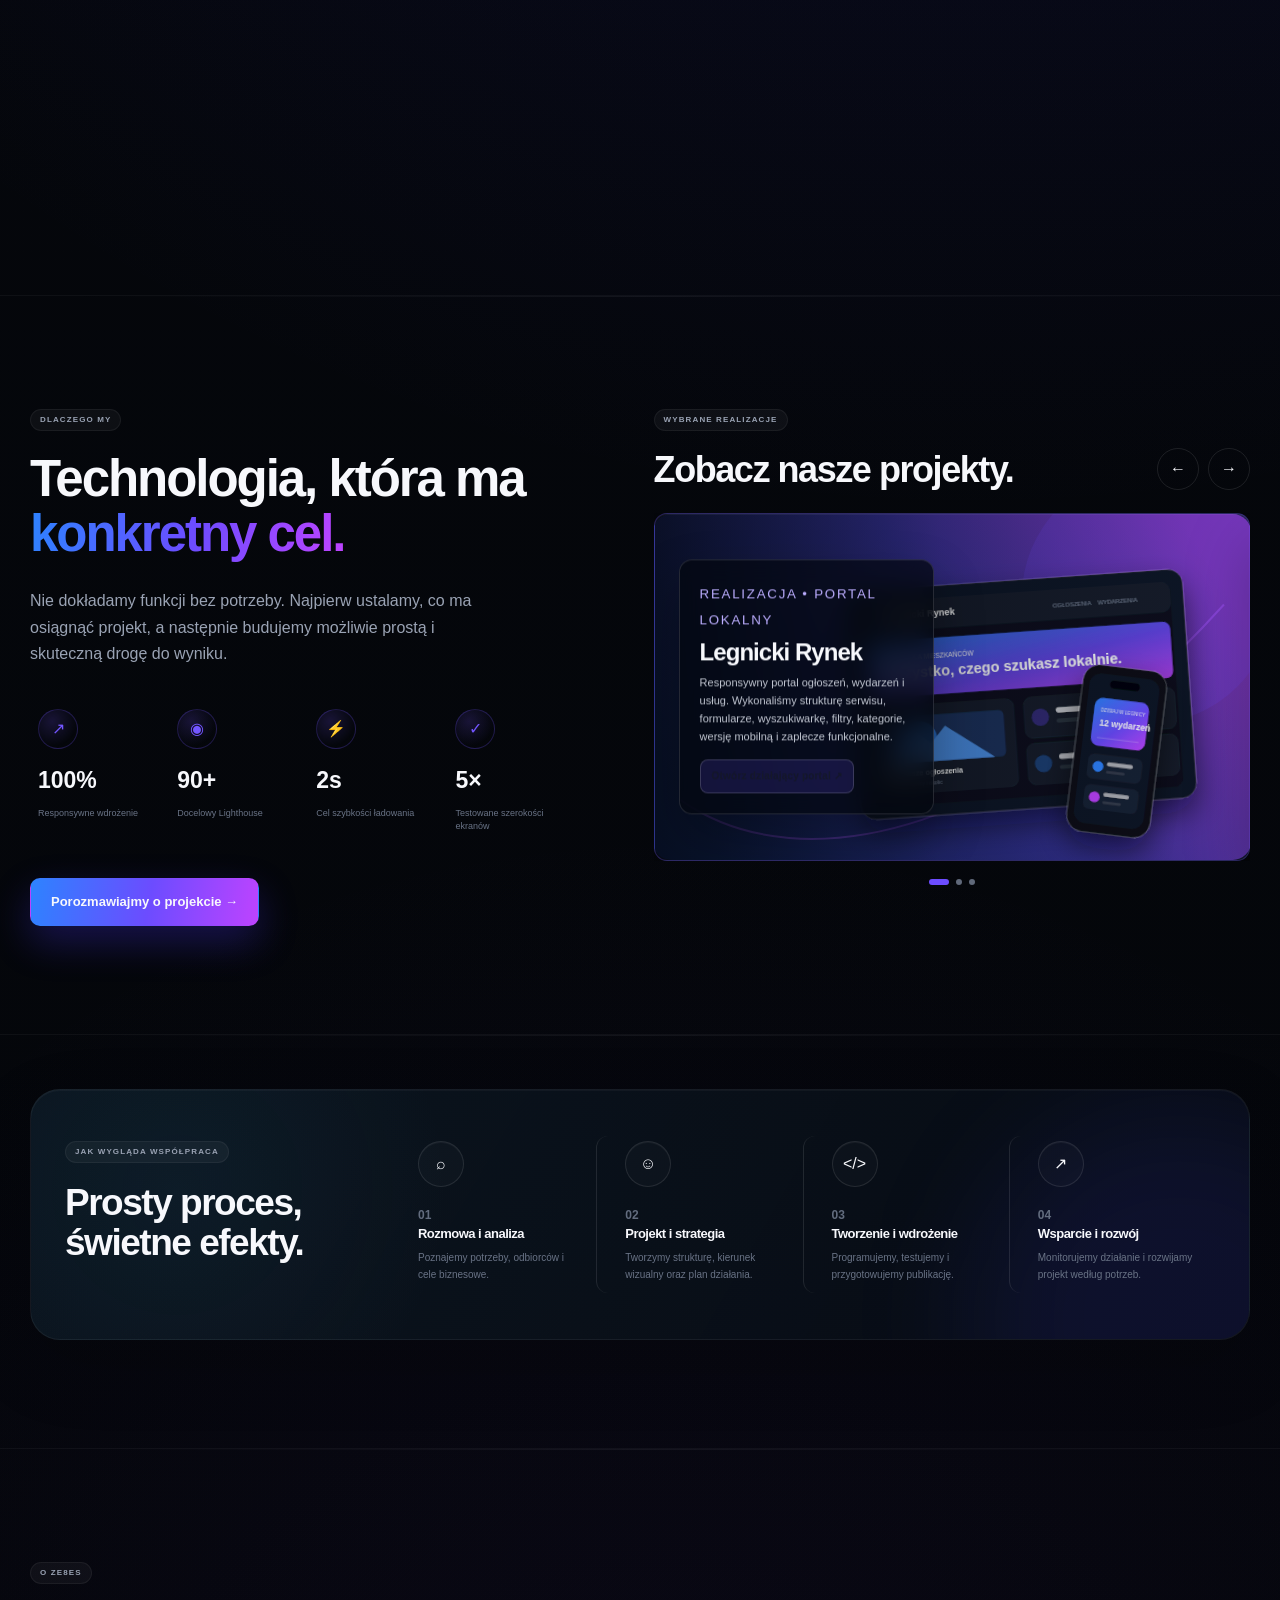
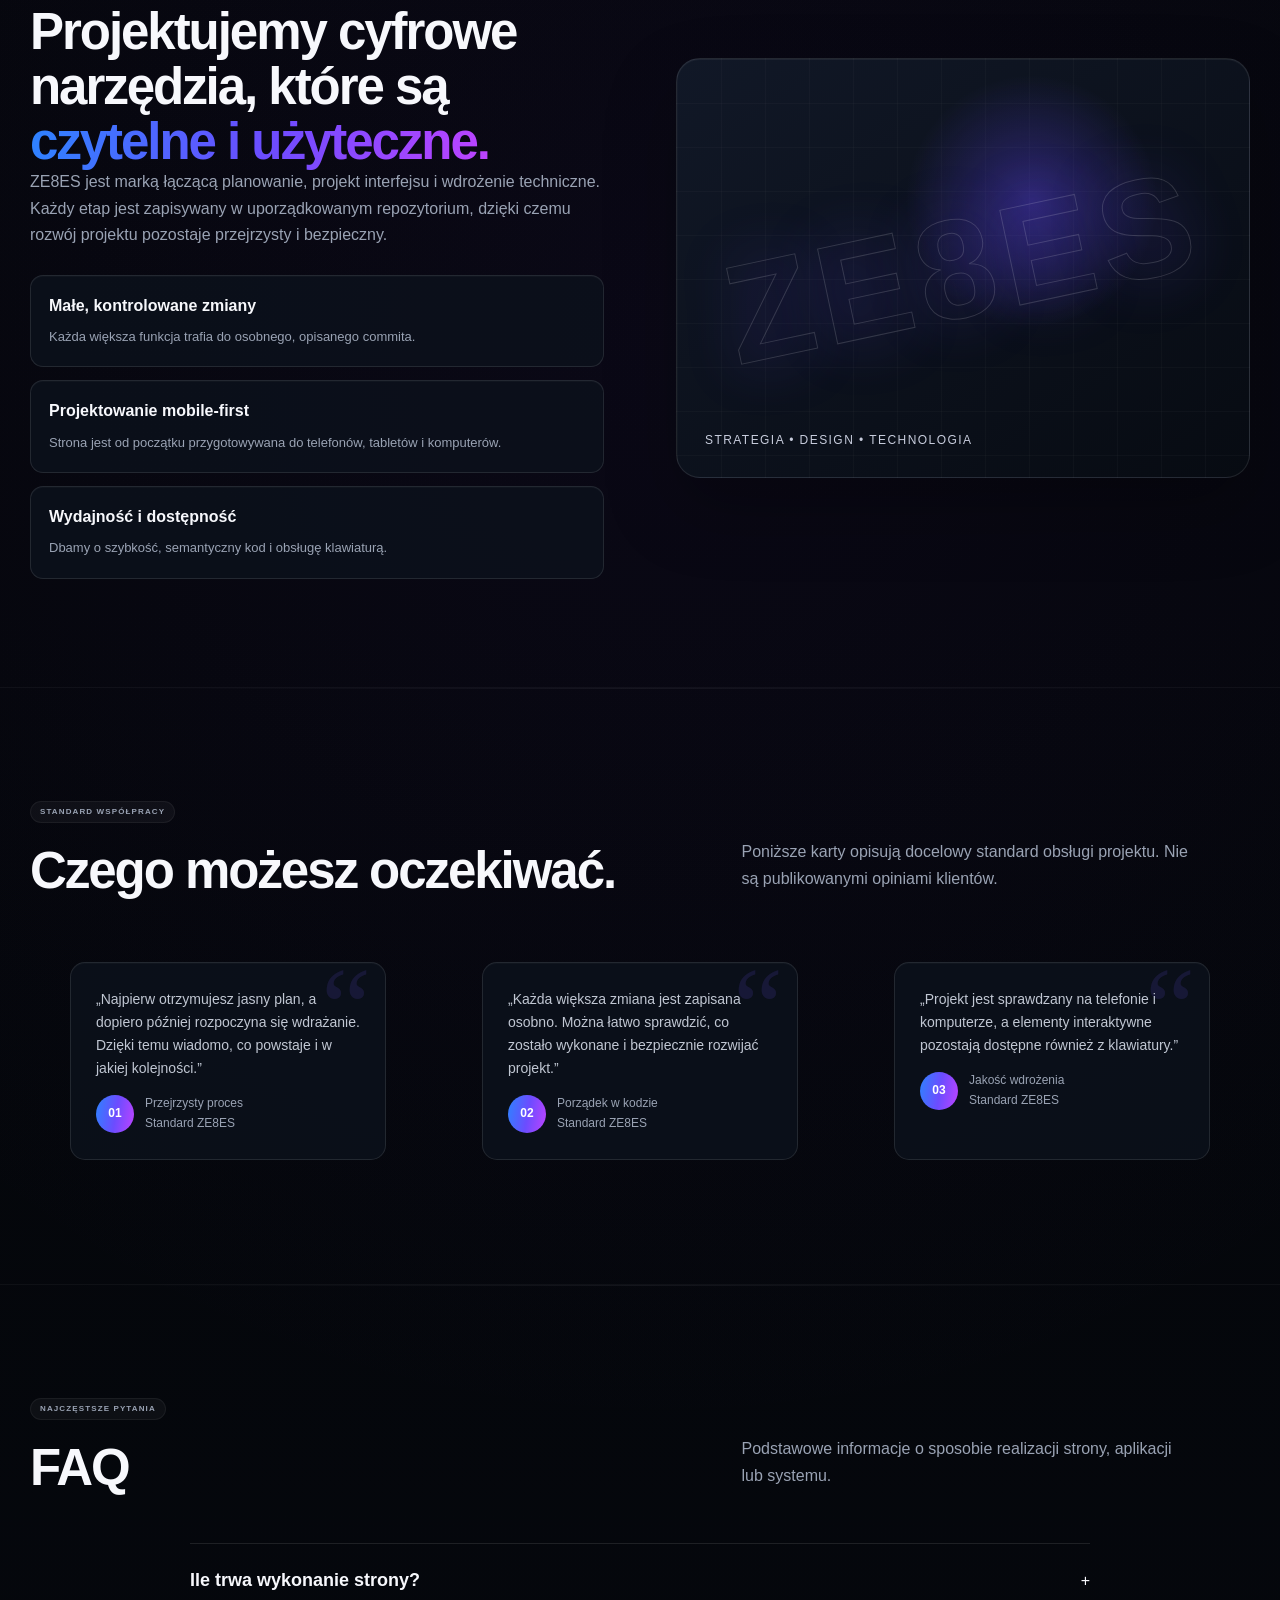
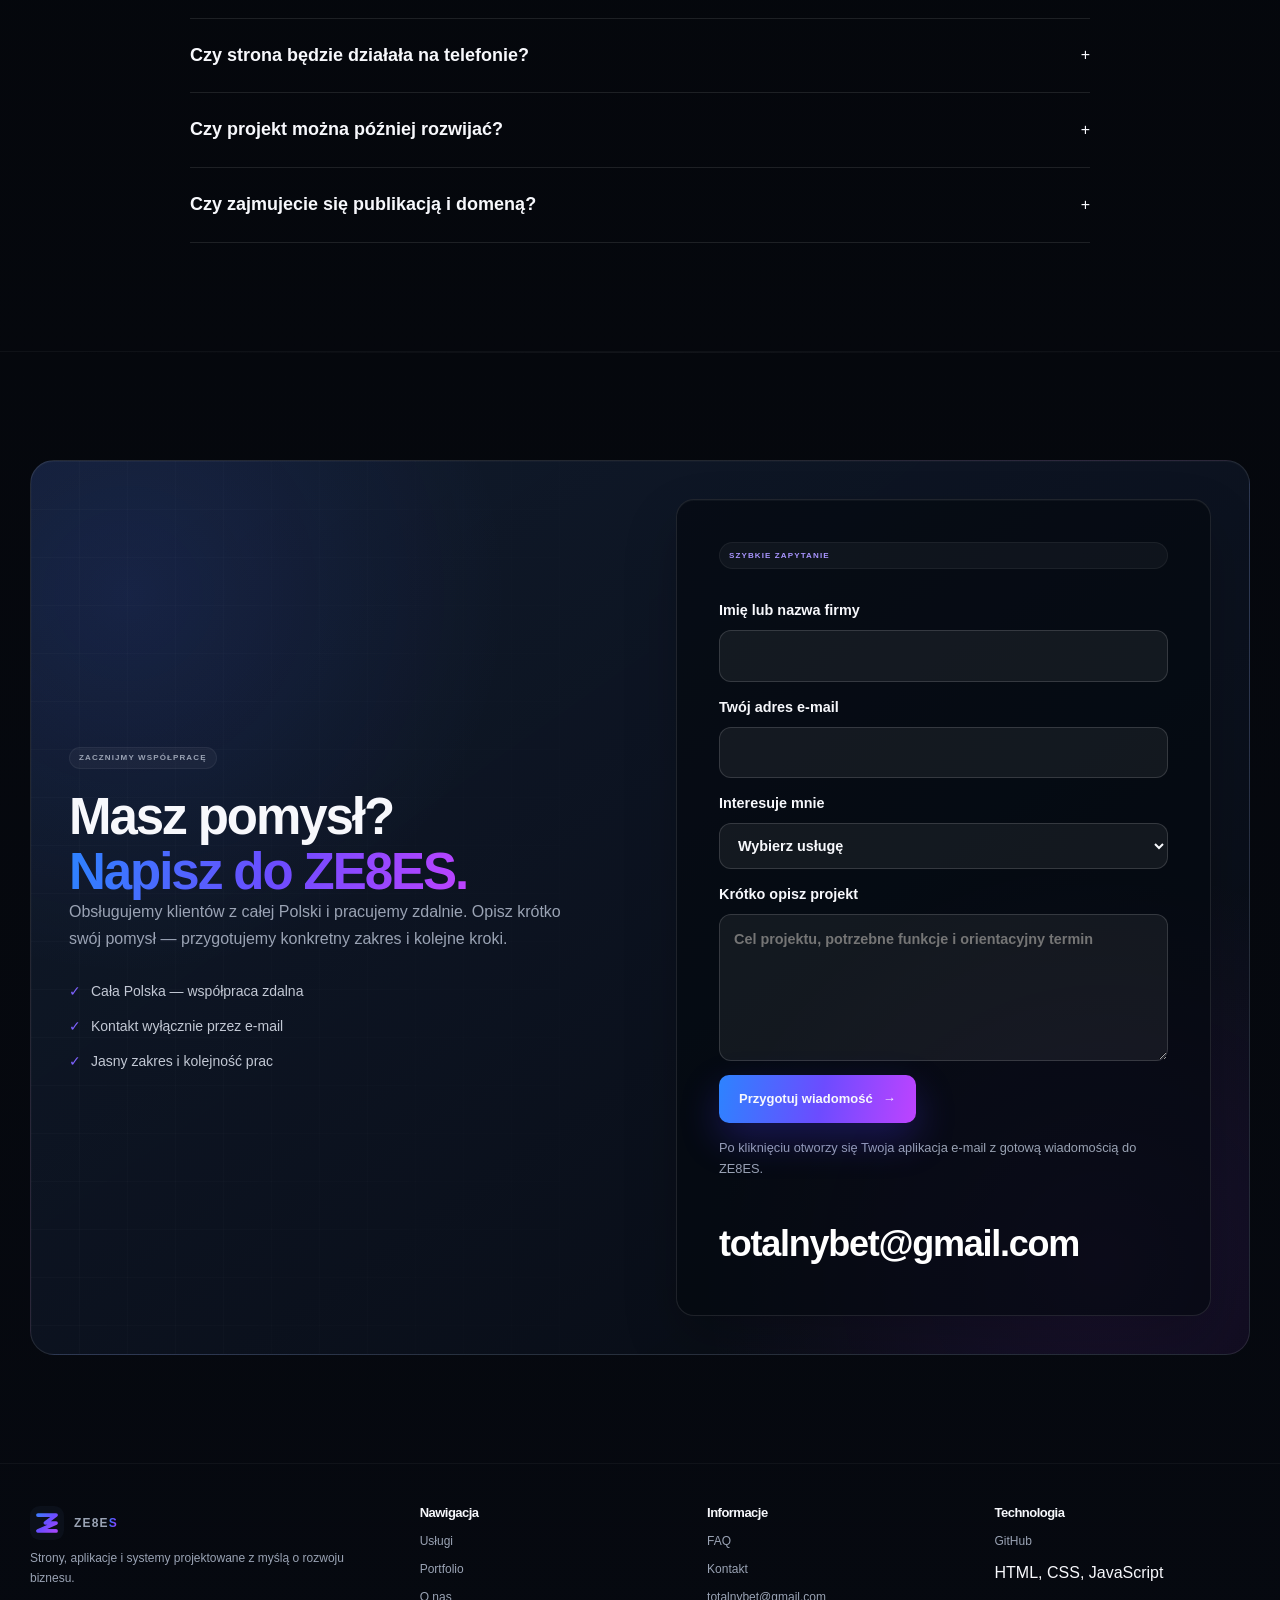
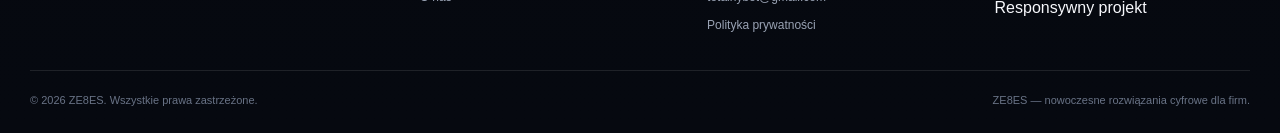
==== commit 2032e03c: "feat: strengthen contact inquiry section" ====
--- a/index.html
+++ b/index.html
@@ -237,7 +237,7 @@
           <div class="contact-copy reveal">
             <p class="kicker">Zacznijmy współpracę</p>
             <h2 id="contact-title">Masz pomysł?<br><span class="gradient-text">Napisz do ZE8ES.</span></h2>
-            <p>Obsługujemy klientów z całej Polski i pracujemy zdalnie. Odpowiadamy na zapytania w ciągu 12 godzin, zazwyczaj szybciej.</p>
+            <p>Obsługujemy klientów z całej Polski i pracujemy zdalnie. Opisz krótko swój pomysł — przygotujemy konkretny zakres i kolejne kroki.</p>
             <div class="contact-list">
               <span data-business-detail><i aria-hidden="true">✓</i> Cała Polska — współpraca zdalna</span>
               <span data-business-detail><i aria-hidden="true">✓</i> Kontakt wyłącznie przez e-mail</span>
@@ -245,15 +245,15 @@
             </div>
           </div>
 
-          <aside class="contact-direct reveal" aria-label="Formularz kontaktowy">
+          <aside class="contact-direct reveal" aria-label="Szybkie zapytanie o projekt">
             <p class="kicker">Szybkie zapytanie</p>
-            <form class="contact-form" id="contact-form">
+            <form class="contact-form" id="contact-form" aria-describedby="form-note">
               <label>Imię lub nazwa firmy<input type="text" name="name" autocomplete="name" required></label>
               <label>Twój adres e-mail<input type="email" name="email" autocomplete="email" required></label>
               <label>Interesuje mnie<select name="service" required><option value="">Wybierz usługę</option><option>Strona internetowa</option><option>Sklep internetowy</option><option>Aplikacja</option><option>System lub automatyzacja</option><option>AI dla biznesu</option><option>SEO i marketing</option><option>Inny projekt</option></select></label>
               <label>Krótko opisz projekt<textarea name="message" rows="5" required placeholder="Cel projektu, potrzebne funkcje i orientacyjny termin"></textarea></label>
               <button class="btn btn-primary" type="submit">Przygotuj wiadomość <span aria-hidden="true">→</span></button>
-              <p class="form-note" id="form-note">Po kliknięciu otworzy się Twoja aplikacja e-mail z gotową wiadomością do ZE8ES.</p>
+              <p class="form-note" id="form-note" role="status">Po kliknięciu otworzy się Twoja aplikacja e-mail z gotową wiadomością do ZE8ES.</p>
             </form>
             <a class="contact-email contact-email-small" href="mailto:totalnybet@gmail.com">totalnybet@gmail.com</a>
           </aside>
--- a/assets/styles.css
+++ b/assets/styles.css
@@ -346,3 +346,16 @@
   *, *::before, *::after { animation-duration: .01ms !important; animation-iteration-count: 1 !important; transition-duration: .01ms !important; }
   .reveal { opacity: 1; transform: none; }
 }
+
+
+/* Contact form */
+.contact-form{display:grid;gap:14px;margin-top:12px}
+.contact-form label{display:grid;gap:7px;color:var(--text);font-size:.9rem;font-weight:700}
+.contact-form input,.contact-form select,.contact-form textarea{width:100%;border:1px solid rgba(255,255,255,.14);border-radius:12px;background:rgba(255,255,255,.06);color:var(--text);font:inherit;padding:13px 14px;outline:none}
+.contact-form select option{color:#111;background:#fff}
+.contact-form textarea{resize:vertical;min-height:120px}
+.contact-form input:focus,.contact-form select:focus,.contact-form textarea:focus{border-color:var(--accent);box-shadow:0 0 0 3px rgba(80,154,255,.16)}
+.contact-form .btn{justify-self:start;border:0;cursor:pointer}
+.form-note{margin:0;color:var(--muted);font-size:.8rem;line-height:1.45}
+.contact-email-small{display:inline-block;margin-top:16px;font-size:1rem}
+@media (max-width:640px){.contact-form .btn{width:100%;justify-content:center}.contact-form input,.contact-form select,.contact-form textarea{font-size:16px}}
